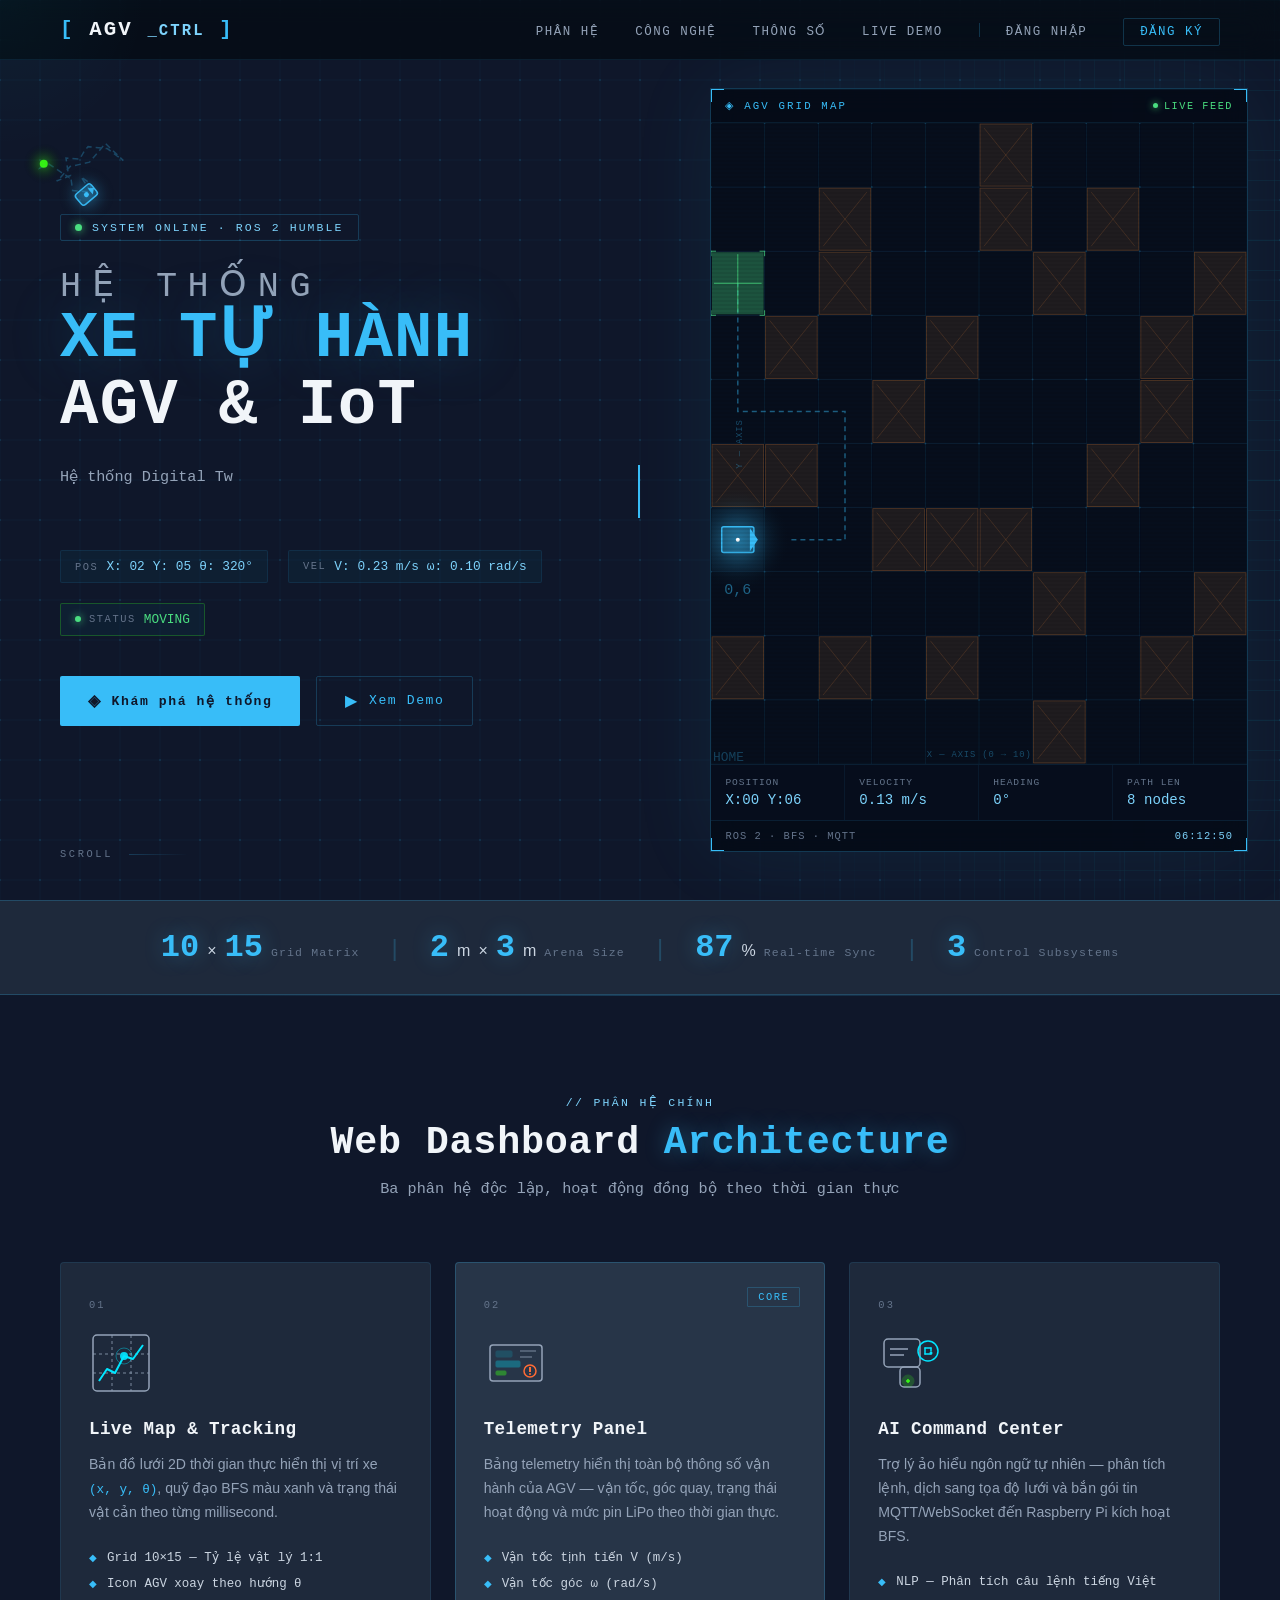
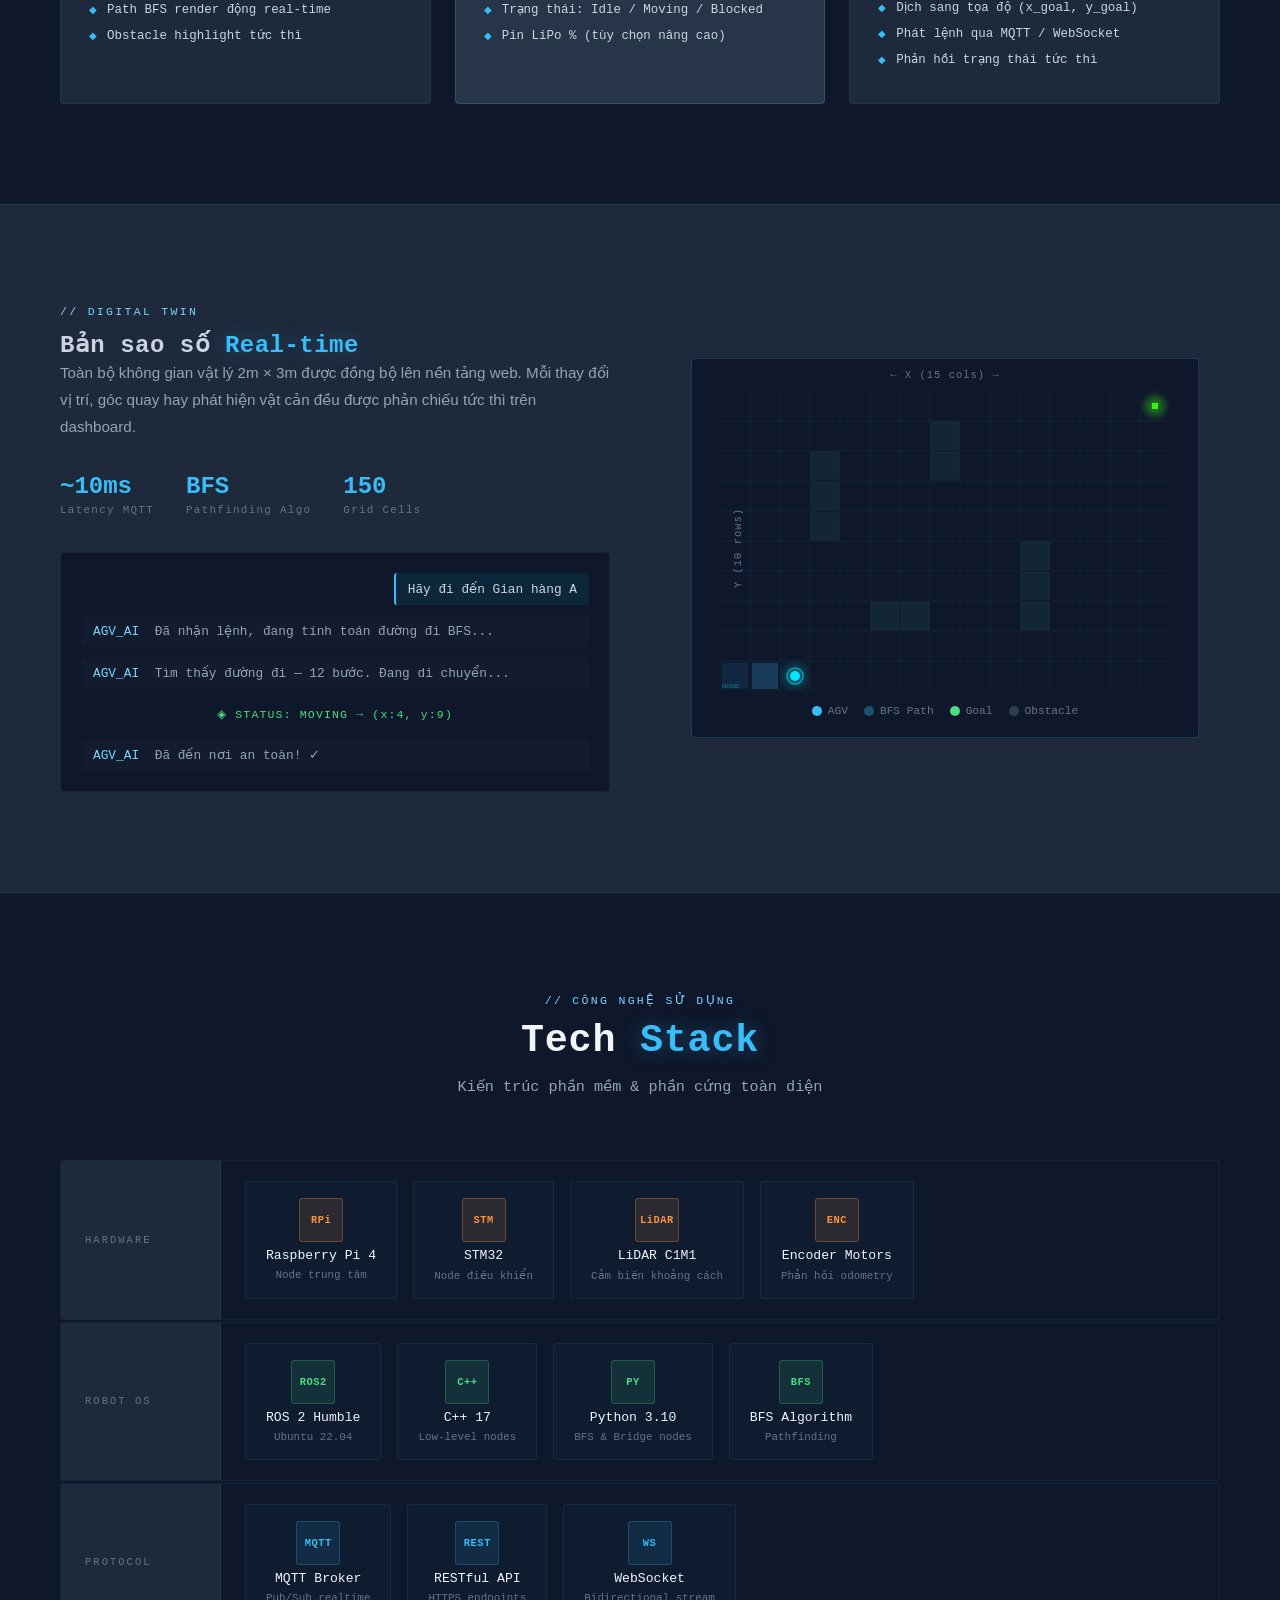
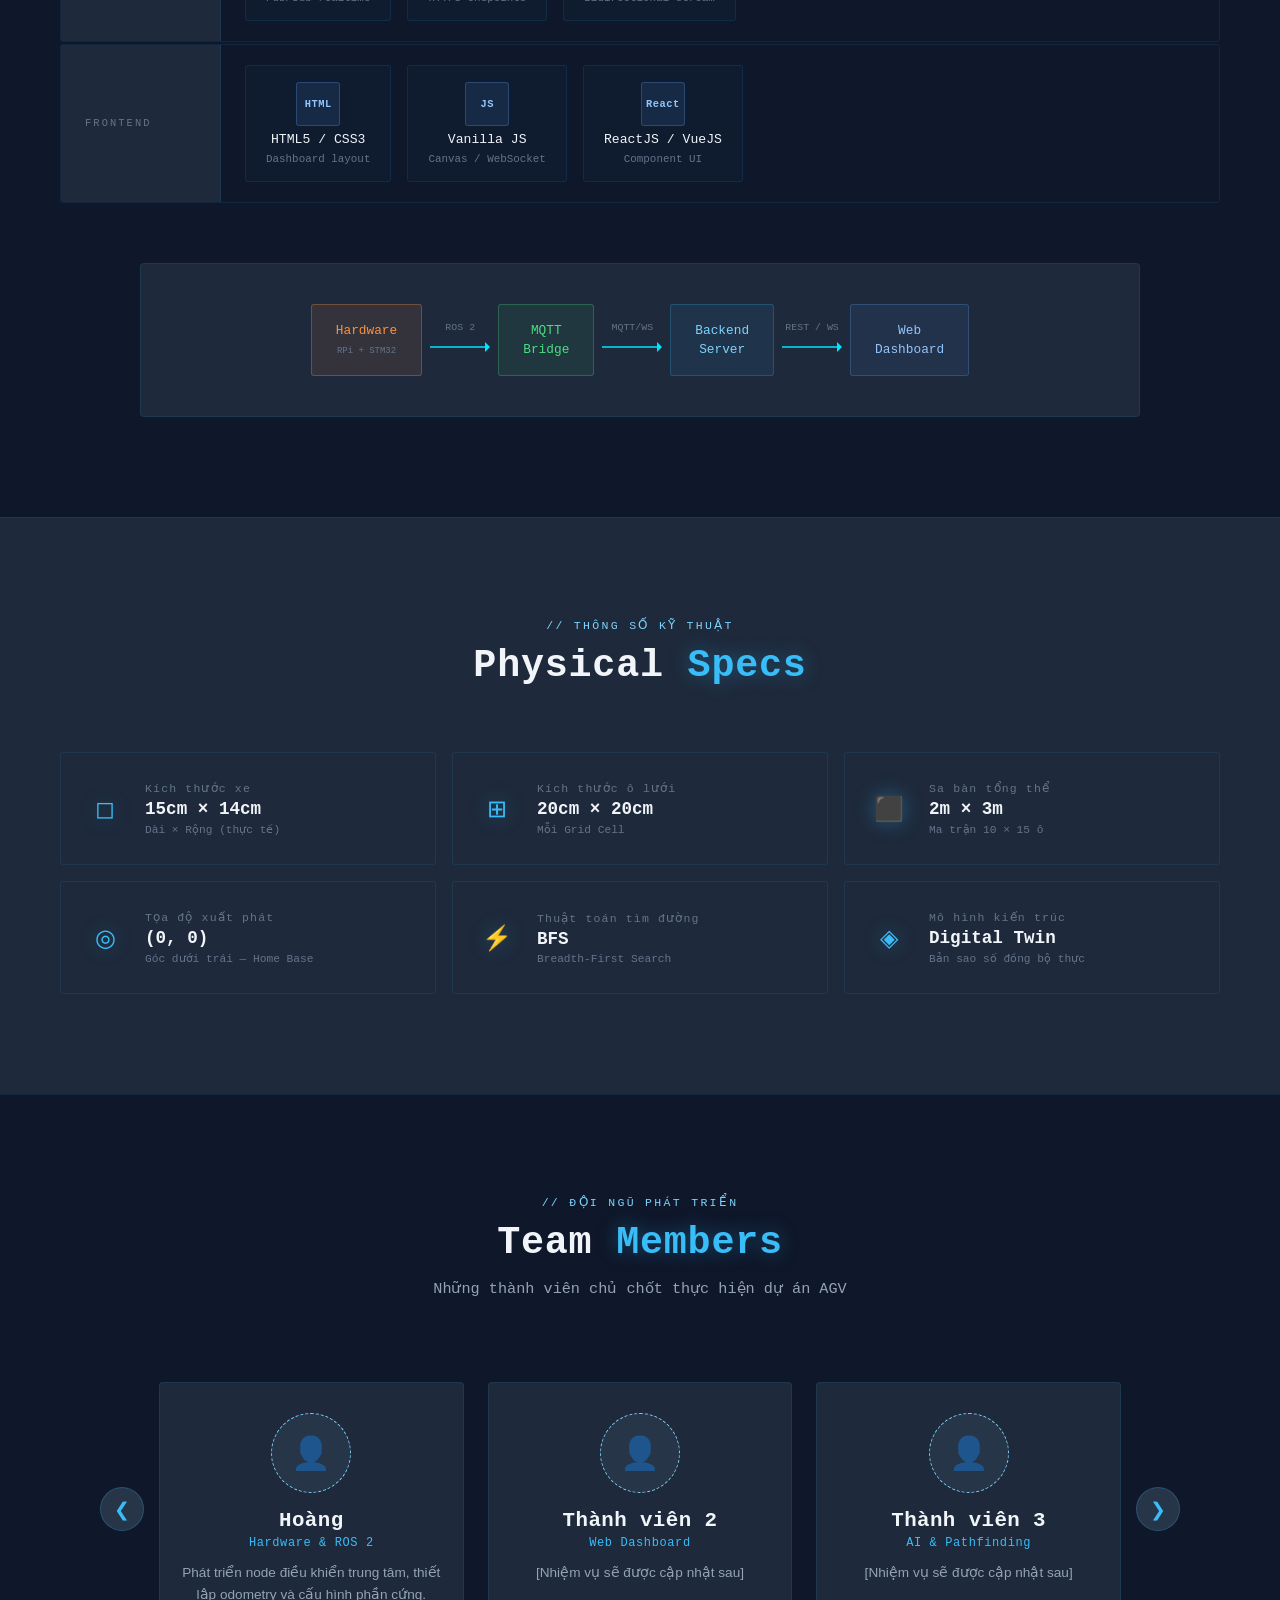
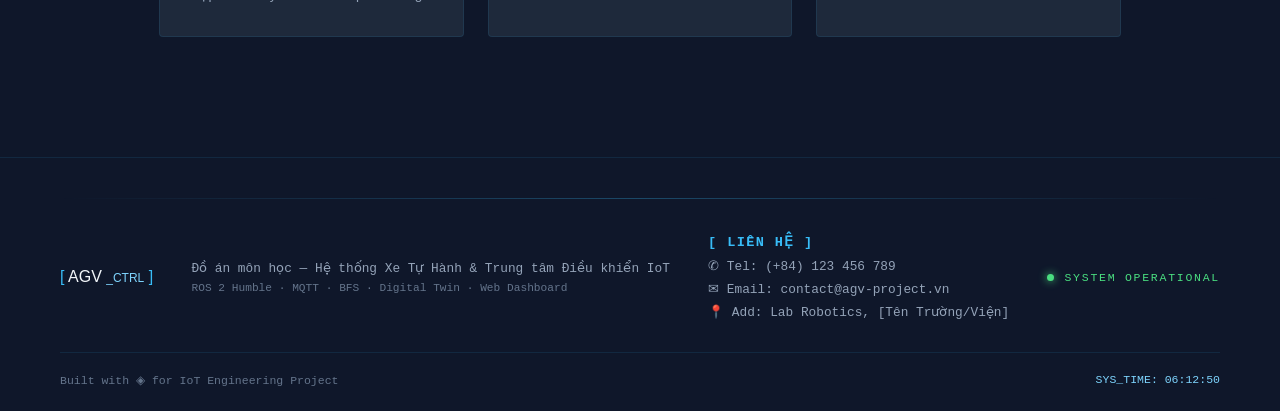
==== html/index.html @ 0e8dd82e "first commit" ====
<!doctype html>
<html lang="vi">
  <head>
    <meta charset="UTF-8" />
    <meta name="viewport" content="width=device-width, initial-scale=1.0" />
    <title>AGV Control Center — IoT Dashboard</title>
    <link rel="preconnect" href="https://fonts.googleapis.com" />
    <link rel="preconnect" href="https://fonts.gstatic.com" crossorigin />
    <link
      href="https://fonts.googleapis.com/css2?family=Exo+2:wght@400;600;700;900&family=Fira+Code:wght@300;400;500&display=swap"
      rel="stylesheet"
    />
    <link rel="stylesheet" href="../css/index.css" />
  </head>
  <body>
    <!-- NOISE OVERLAY -->
    <div class="noise-overlay"></div>

    <!-- NAVBAR -->
    <nav class="navbar" id="navbar">
      <div class="nav-logo">
        <span class="logo-bracket">[</span>
        <span class="logo-text">AGV</span>
        <span class="logo-sub">_CTRL</span>
        <span class="logo-bracket">]</span>
      </div>
      <ul class="nav-links">
        <li class="mobile-logo-container">
          <div class="nav-logo mobile-logo">
            <span class="logo-bracket">[</span>
            <span class="logo-text">AGV</span>
            <span class="logo-sub">_CTRL</span>
            <span class="logo-bracket">]</span>
          </div>
        </li>

        <li><a href="#features">Phân hệ</a></li>
        <li><a href="#techstack">Công nghệ</a></li>
        <li><a href="#specs">Thông số</a></li>
        <li><a href="#demo">Live Demo</a></li>

        <li class="nav-auth-separator"></li>

        <li><a href="#login">Đăng nhập</a></li>
        <li><a href="#register" class="nav-cta">Đăng ký</a></li>
      </ul>
      <div class="hamburger" id="hamburger">
        <span></span><span></span><span></span>
      </div>
    </nav>

    <!-- ══════════════ HERO ══════════════ -->
    <section class="hero" id="hero">
      <canvas id="heroCanvas"></canvas>

      <div class="hero-content">
        <div class="hero-badge">
          <span class="badge-dot"></span>
          <span>SYSTEM ONLINE · ROS 2 HUMBLE</span>
        </div>

        <h1 class="hero-title">
          <span class="line-1">HỆ THỐNG</span>
          <span class="line-2 accent-text">XE TỰ HÀNH</span>
          <span class="line-3">AGV &amp; IoT</span>
        </h1>

        <p class="hero-subtitle typewriter" id="typewriter"></p>

        <div class="hero-coords">
          <div class="coord-item">
            <span class="coord-label">POS</span>
            <span class="coord-val" id="posX">X: 07</span>
            <span class="coord-val" id="posY">Y: 03</span>
            <span class="coord-val" id="posTheta">θ: 45°</span>
          </div>
          <div class="coord-item">
            <span class="coord-label">VEL</span>
            <span class="coord-val" id="velV">V: 0.24 m/s</span>
            <span class="coord-val" id="velW">ω: 0.12 rad/s</span>
          </div>
          <div class="coord-item status-moving">
            <span class="status-dot"></span>
            <span class="coord-label">STATUS</span>
            <span class="coord-val">MOVING</span>
          </div>
        </div>

        <div class="hero-cta">
          <a href="#features" class="btn btn-primary">
            <span class="btn-icon">◈</span> Khám phá hệ thống
          </a>
          <a href="#demo" class="btn btn-outline">
            <span class="btn-icon">▶</span> Xem Demo
          </a>
        </div>
      </div>

      <!-- HERO VISUAL PANEL — AGV Mini Map HUD -->
      <div class="hero-visual" id="heroVisual">
        <div class="hv-bracket hv-tl"></div>
        <div class="hv-bracket hv-tr"></div>
        <div class="hv-bracket hv-bl"></div>
        <div class="hv-bracket hv-br"></div>

        <div class="hv-header">
          <span class="hv-title">◈ AGV GRID MAP</span>
          <span class="hv-live"><span class="hv-dot"></span>LIVE FEED</span>
        </div>

        <div class="hv-map-wrap">
          <canvas id="heroMiniMap"></canvas>
          <div class="hv-scanline"></div>
          <div class="hv-coord-x">X — AXIS (0 → 10)</div>
          <div class="hv-coord-y">Y — AXIS</div>
        </div>

        <div class="hv-telemetry">
          <div class="hv-tele-item">
            <span class="hv-tele-label">POSITION</span>
            <span class="hv-tele-val" id="hvPos">X:00 Y:00</span>
          </div>
          <div class="hv-tele-item">
            <span class="hv-tele-label">VELOCITY</span>
            <span class="hv-tele-val" id="hvVel">0.00 m/s</span>
          </div>
          <div class="hv-tele-item">
            <span class="hv-tele-label">HEADING</span>
            <span class="hv-tele-val" id="hvTheta">000°</span>
          </div>
          <div class="hv-tele-item">
            <span class="hv-tele-label">PATH LEN</span>
            <span class="hv-tele-val" id="hvPath">—</span>
          </div>
        </div>

        <div class="hv-footer">
          <span class="hv-footer-tag">ROS 2 · BFS · MQTT</span>
          <span class="hv-footer-time" id="hvTime">——:——:——</span>
        </div>
      </div>

      <div class="hero-grid-visual" id="heroGrid"></div>

      <div class="scroll-indicator">
        <span class="scroll-text">SCROLL</span>
        <div class="scroll-line"></div>
      </div>
    </section>

    <!-- ══════════════ STATS BAR ══════════════ -->
    <div class="stats-bar">
      <div class="stat-item">
        <span class="stat-num" data-target="10">0</span><span>×</span>
        <span class="stat-num" data-target="15">0</span>
        <span class="stat-label">Grid Matrix</span>
      </div>
      <div class="stat-divider">|</div>
      <div class="stat-item">
        <span class="stat-num" data-target="2">0</span><span>m</span
        ><span> × </span> <span class="stat-num" data-target="3">0</span
        ><span>m</span>
        <span class="stat-label">Arena Size</span>
      </div>
      <div class="stat-divider">|</div>
      <div class="stat-item">
        <span class="stat-num" data-target="100">0</span><span>%</span>
        <span class="stat-label">Real-time Sync</span>
      </div>
      <div class="stat-divider">|</div>
      <div class="stat-item">
        <span class="stat-num" data-target="3">0</span>
        <span class="stat-label">Control Subsystems</span>
      </div>
    </div>

    <!-- ══════════════ FEATURES ══════════════ -->
    <section class="features" id="features">
      <div class="section-header reveal">
        <span class="section-tag">// PHÂN HỆ CHÍNH</span>
        <h2>Web Dashboard <span class="accent-text">Architecture</span></h2>
        <p>Ba phân hệ độc lập, hoạt động đồng bộ theo thời gian thực</p>
      </div>

      <div class="features-grid">
        <!-- CARD 1 -->
        <div class="feature-card reveal" data-delay="0">
          <div class="card-number">01</div>
          <div class="card-icon-wrap">
            <svg class="card-icon" viewBox="0 0 64 64" fill="none">
              <rect
                x="4"
                y="4"
                width="56"
                height="56"
                rx="4"
                stroke="currentColor"
                stroke-width="1.5"
              />
              <line
                x1="4"
                y1="23"
                x2="60"
                y2="23"
                stroke="currentColor"
                stroke-width="0.8"
                stroke-dasharray="3 3"
              />
              <line
                x1="4"
                y1="42"
                x2="60"
                y2="42"
                stroke="currentColor"
                stroke-width="0.8"
                stroke-dasharray="3 3"
              />
              <line
                x1="23"
                y1="4"
                x2="23"
                y2="60"
                stroke="currentColor"
                stroke-width="0.8"
                stroke-dasharray="3 3"
              />
              <line
                x1="42"
                y1="4"
                x2="42"
                y2="60"
                stroke="currentColor"
                stroke-width="0.8"
                stroke-dasharray="3 3"
              />
              <polyline
                points="10,50 18,38 26,42 35,25 44,28 54,14"
                stroke="#00e5ff"
                stroke-width="2"
                stroke-linejoin="round"
              />
              <circle cx="35" cy="25" r="4" fill="#00e5ff" opacity="0.9" />
              <circle
                cx="35"
                cy="25"
                r="8"
                fill="none"
                stroke="#00e5ff"
                stroke-width="1"
                opacity="0.4"
                class="pulse-ring"
              />
            </svg>
          </div>
          <h3 class="card-title">Live Map &amp; Tracking</h3>
          <p class="card-desc">
            Bản đồ lưới 2D thời gian thực hiển thị vị trí xe
            <code>(x, y, θ)</code>, quỹ đạo BFS màu xanh và trạng thái vật cản
            theo từng millisecond.
          </p>
          <ul class="card-features">
            <li><span class="check">◆</span> Grid 10×15 — Tỷ lệ vật lý 1:1</li>
            <li><span class="check">◆</span> Icon AGV xoay theo hướng θ</li>
            <li><span class="check">◆</span> Path BFS render động real-time</li>
            <li><span class="check">◆</span> Obstacle highlight tức thì</li>
          </ul>
          <div class="card-glow"></div>
        </div>

        <!-- CARD 2 -->
        <div class="feature-card reveal card-center" data-delay="150">
          <div class="card-number">02</div>
          <div class="card-icon-wrap">
            <svg class="card-icon" viewBox="0 0 64 64" fill="none">
              <rect
                x="6"
                y="14"
                width="52"
                height="36"
                rx="3"
                stroke="currentColor"
                stroke-width="1.5"
              />
              <rect
                x="12"
                y="20"
                width="16"
                height="6"
                rx="1"
                fill="#00e5ff"
                opacity="0.15"
                stroke="#00e5ff"
                stroke-width="1"
              />
              <rect
                x="12"
                y="30"
                width="24"
                height="6"
                rx="1"
                fill="#00e5ff"
                opacity="0.3"
                stroke="#00e5ff"
                stroke-width="1"
              />
              <rect
                x="12"
                y="40"
                width="10"
                height="4"
                rx="1"
                fill="#39ff14"
                opacity="0.4"
                stroke="#39ff14"
                stroke-width="1"
              />
              <line
                x1="36"
                y1="20"
                x2="52"
                y2="20"
                stroke="currentColor"
                stroke-width="0.8"
              />
              <line
                x1="36"
                y1="26"
                x2="48"
                y2="26"
                stroke="currentColor"
                stroke-width="0.8"
              />
              <circle
                cx="46"
                cy="40"
                r="6"
                stroke="#ff6b35"
                stroke-width="1.5"
              />
              <line
                x1="46"
                y1="36"
                x2="46"
                y2="41"
                stroke="#ff6b35"
                stroke-width="2"
              />
              <circle cx="46" cy="43" r="1" fill="#ff6b35" />
            </svg>
          </div>
          <div class="card-badge">CORE</div>
          <h3 class="card-title">Telemetry Panel</h3>
          <p class="card-desc">
            Bảng telemetry hiển thị toàn bộ thông số vận hành của AGV — vận tốc,
            góc quay, trạng thái hoạt động và mức pin LiPo theo thời gian thực.
          </p>
          <ul class="card-features">
            <li><span class="check">◆</span> Vận tốc tịnh tiến V (m/s)</li>
            <li><span class="check">◆</span> Vận tốc góc ω (rad/s)</li>
            <li>
              <span class="check">◆</span> Trạng thái: Idle / Moving / Blocked
            </li>
            <li><span class="check">◆</span> Pin LiPo % (tùy chọn nâng cao)</li>
          </ul>
          <div class="card-glow card-glow-center"></div>
        </div>

        <!-- CARD 3 -->
        <div class="feature-card reveal" data-delay="300">
          <div class="card-number">03</div>
          <div class="card-icon-wrap">
            <svg class="card-icon" viewBox="0 0 64 64" fill="none">
              <rect
                x="6"
                y="8"
                width="36"
                height="28"
                rx="4"
                stroke="currentColor"
                stroke-width="1.5"
              />
              <rect
                x="22"
                y="36"
                width="20"
                height="20"
                rx="4"
                stroke="currentColor"
                stroke-width="1.5"
              />
              <line
                x1="12"
                y1="18"
                x2="30"
                y2="18"
                stroke="currentColor"
                stroke-width="1.5"
              />
              <line
                x1="12"
                y1="24"
                x2="26"
                y2="24"
                stroke="currentColor"
                stroke-width="1.5"
              />
              <circle
                cx="50"
                cy="20"
                r="10"
                stroke="#00e5ff"
                stroke-width="1.5"
              />
              <line
                x1="47"
                y1="17"
                x2="47"
                y2="23"
                stroke="#00e5ff"
                stroke-width="1.5"
                stroke-linecap="round"
              />
              <line
                x1="47"
                y1="17"
                x2="53"
                y2="17"
                stroke="#00e5ff"
                stroke-width="1.5"
                stroke-linecap="round"
              />
              <line
                x1="47"
                y1="23"
                x2="53"
                y2="23"
                stroke="#00e5ff"
                stroke-width="1.5"
                stroke-linecap="round"
              />
              <line
                x1="53"
                y1="17"
                x2="53"
                y2="20"
                stroke="#00e5ff"
                stroke-width="1.5"
                stroke-linecap="round"
              />
              <circle cx="53" cy="22" r="1.5" fill="#00e5ff" />
              <circle
                cx="30"
                cy="50"
                r="6"
                fill="#39ff14"
                opacity="0.2"
                stroke="#39ff14"
                stroke-width="1"
              />
              <line
                x1="28"
                y1="50"
                x2="32"
                y2="50"
                stroke="#39ff14"
                stroke-width="1.5"
              />
              <line
                x1="30"
                y1="48"
                x2="30"
                y2="52"
                stroke="#39ff14"
                stroke-width="1.5"
              />
            </svg>
          </div>
          <h3 class="card-title">AI Command Center</h3>
          <p class="card-desc">
            Trợ lý ảo hiểu ngôn ngữ tự nhiên — phân tích lệnh, dịch sang tọa độ
            lưới và bắn gói tin MQTT/WebSocket đến Raspberry Pi kích hoạt BFS.
          </p>
          <ul class="card-features">
            <li>
              <span class="check">◆</span> NLP — Phân tích câu lệnh tiếng Việt
            </li>
            <li>
              <span class="check">◆</span> Dịch sang tọa độ (x_goal, y_goal)
            </li>
            <li><span class="check">◆</span> Phát lệnh qua MQTT / WebSocket</li>
            <li><span class="check">◆</span> Phản hồi trạng thái tức thì</li>
          </ul>
          <div class="card-glow"></div>
        </div>
      </div>
    </section>

    <!-- ══════════════ DIGITAL TWIN DEMO ══════════════ -->
    <section class="demo-section" id="demo">
      <div class="demo-container">
        <div class="demo-info reveal">
          <span class="section-tag">// DIGITAL TWIN</span>
          <h2>Bản sao số <span class="accent-text">Real-time</span></h2>
          <p>
            Toàn bộ không gian vật lý 2m × 3m được đồng bộ lên nền tảng web. Mỗi
            thay đổi vị trí, góc quay hay phát hiện vật cản đều được phản chiếu
            tức thì trên dashboard.
          </p>
          <div class="demo-stats">
            <div class="demo-stat">
              <span class="ds-val">~10ms</span>
              <span class="ds-label">Latency MQTT</span>
            </div>
            <div class="demo-stat">
              <span class="ds-val">BFS</span>
              <span class="ds-label">Pathfinding Algo</span>
            </div>
            <div class="demo-stat">
              <span class="ds-val">150</span>
              <span class="ds-label">Grid Cells</span>
            </div>
          </div>
          <div class="demo-messages" id="demoMessages">
            <div class="msg msg-user">Hãy đi đến Gian hàng A</div>
            <div class="msg msg-bot">
              <span class="bot-tag">AGV_AI</span> Đã nhận lệnh, đang tính toán
              đường đi BFS...
            </div>
            <div class="msg msg-bot">
              <span class="bot-tag">AGV_AI</span> Tìm thấy đường đi — 12 bước.
              Đang di chuyển...
            </div>
            <div class="msg msg-system">◈ STATUS: MOVING → (x:4, y:9)</div>
            <div class="msg msg-bot">
              <span class="bot-tag">AGV_AI</span> Đã đến nơi an toàn! ✓
            </div>
          </div>
        </div>
        <div class="demo-visual reveal" data-delay="200">
          <div class="mini-grid-wrap">
            <div class="grid-label-x">← X (15 cols) →</div>
            <div class="grid-label-y">Y (10 rows)</div>
            <canvas id="miniGrid" width="450" height="300"></canvas>
            <div class="grid-legend">
              <span class="leg-item"
                ><span class="leg-dot leg-agv"></span> AGV</span
              >
              <span class="leg-item"
                ><span class="leg-dot leg-path"></span> BFS Path</span
              >
              <span class="leg-item"
                ><span class="leg-dot leg-goal"></span> Goal</span
              >
              <span class="leg-item"
                ><span class="leg-dot leg-obs"></span> Obstacle</span
              >
            </div>
          </div>
        </div>
      </div>
    </section>

    <!-- ══════════════ TECH STACK ══════════════ -->
    <section class="techstack" id="techstack">
      <div class="section-header reveal">
        <span class="section-tag">// CÔNG NGHỆ SỬ DỤNG</span>
        <h2>Tech <span class="accent-text">Stack</span></h2>
        <p>Kiến trúc phần mềm & phần cứng toàn diện</p>
      </div>

      <div class="tech-layers">
        <div class="tech-layer reveal" data-delay="0">
          <div class="layer-label">HARDWARE</div>
          <div class="tech-items">
            <div class="tech-item">
              <div class="tech-icon hardware">RPi</div>
              <span>Raspberry Pi 4</span>
              <span class="tech-role">Node trung tâm</span>
            </div>
            <div class="tech-item">
              <div class="tech-icon hardware">STM</div>
              <span>STM32</span>
              <span class="tech-role">Node điều khiển</span>
            </div>
            <div class="tech-item">
              <div class="tech-icon hardware">LiDAR</div>
              <span>LiDAR C1M1</span>
              <span class="tech-role">Cảm biến khoảng cách</span>
            </div>
            <div class="tech-item">
              <div class="tech-icon hardware">ENC</div>
              <span>Encoder Motors</span>
              <span class="tech-role">Phản hồi odometry</span>
            </div>
          </div>
        </div>

        <div class="tech-layer reveal" data-delay="100">
          <div class="layer-label">ROBOT OS</div>
          <div class="tech-items">
            <div class="tech-item">
              <div class="tech-icon ros">ROS2</div>
              <span>ROS 2 Humble</span>
              <span class="tech-role">Ubuntu 22.04</span>
            </div>
            <div class="tech-item">
              <div class="tech-icon ros">C++</div>
              <span>C++ 17</span>
              <span class="tech-role">Low-level nodes</span>
            </div>
            <div class="tech-item">
              <div class="tech-icon ros">PY</div>
              <span>Python 3.10</span>
              <span class="tech-role">BFS & Bridge nodes</span>
            </div>
            <div class="tech-item">
              <div class="tech-icon ros">BFS</div>
              <span>BFS Algorithm</span>
              <span class="tech-role">Pathfinding</span>
            </div>
          </div>
        </div>

        <div class="tech-layer reveal" data-delay="200">
          <div class="layer-label">PROTOCOL</div>
          <div class="tech-items">
            <div class="tech-item">
              <div class="tech-icon proto">MQTT</div>
              <span>MQTT Broker</span>
              <span class="tech-role">Pub/Sub realtime</span>
            </div>
            <div class="tech-item">
              <div class="tech-icon proto">REST</div>
              <span>RESTful API</span>
              <span class="tech-role">HTTPS endpoints</span>
            </div>
            <div class="tech-item">
              <div class="tech-icon proto">WS</div>
              <span>WebSocket</span>
              <span class="tech-role">Bidirectional stream</span>
            </div>
          </div>
        </div>

        <div class="tech-layer reveal" data-delay="300">
          <div class="layer-label">FRONTEND</div>
          <div class="tech-items">
            <div class="tech-item">
              <div class="tech-icon front">HTML</div>
              <span>HTML5 / CSS3</span>
              <span class="tech-role">Dashboard layout</span>
            </div>
            <div class="tech-item">
              <div class="tech-icon front">JS</div>
              <span>Vanilla JS</span>
              <span class="tech-role">Canvas / WebSocket</span>
            </div>
            <div class="tech-item">
              <div class="tech-icon front">React</div>
              <span>ReactJS / VueJS</span>
              <span class="tech-role">Component UI</span>
            </div>
          </div>
        </div>
      </div>

      <!-- ARCH DIAGRAM -->
      <div class="arch-flow reveal">
        <div class="arch-node arch-hw">
          Hardware<br /><small>RPi + STM32</small>
        </div>
        <div class="arch-arrow">
          <span>ROS 2</span>
          <svg viewBox="0 0 60 20">
            <line
              x1="0"
              y1="10"
              x2="55"
              y2="10"
              stroke="#00e5ff"
              stroke-width="1.5"
            />
            <polygon points="55,5 60,10 55,15" fill="#00e5ff" />
          </svg>
        </div>
        <div class="arch-node arch-bridge">MQTT<br />Bridge</div>
        <div class="arch-arrow">
          <span>MQTT/WS</span>
          <svg viewBox="0 0 60 20">
            <line
              x1="0"
              y1="10"
              x2="55"
              y2="10"
              stroke="#00e5ff"
              stroke-width="1.5"
            />
            <polygon points="55,5 60,10 55,15" fill="#00e5ff" />
          </svg>
        </div>
        <div class="arch-node arch-server">Backend<br />Server</div>
        <div class="arch-arrow">
          <span>REST / WS</span>
          <svg viewBox="0 0 60 20">
            <line
              x1="0"
              y1="10"
              x2="55"
              y2="10"
              stroke="#00e5ff"
              stroke-width="1.5"
            />
            <polygon points="55,5 60,10 55,15" fill="#00e5ff" />
          </svg>
        </div>
        <div class="arch-node arch-web">Web<br />Dashboard</div>
      </div>
    </section>

    <!-- ══════════════ SPECS ══════════════ -->
    <section class="specs" id="specs">
      <div class="specs-container">
        <div class="section-header reveal">
          <span class="section-tag">// THÔNG SỐ KỸ THUẬT</span>
          <h2>Physical <span class="accent-text">Specs</span></h2>
        </div>

        <div class="specs-grid">
          <div class="spec-card reveal" data-delay="0">
            <div class="spec-icon">◻</div>
            <div class="spec-content">
              <span class="spec-name">Kích thước xe</span>
              <span class="spec-val">15cm × 14cm</span>
              <span class="spec-sub">Dài × Rộng (thực tế)</span>
            </div>
          </div>
          <div class="spec-card reveal" data-delay="100">
            <div class="spec-icon">⊞</div>
            <div class="spec-content">
              <span class="spec-name">Kích thước ô lưới</span>
              <span class="spec-val">20cm × 20cm</span>
              <span class="spec-sub">Mỗi Grid Cell</span>
            </div>
          </div>
          <div class="spec-card reveal" data-delay="200">
            <div class="spec-icon">⬛</div>
            <div class="spec-content">
              <span class="spec-name">Sa bàn tổng thể</span>
              <span class="spec-val">2m × 3m</span>
              <span class="spec-sub">Ma trận 10 × 15 ô</span>
            </div>
          </div>
          <div class="spec-card reveal" data-delay="300">
            <div class="spec-icon">◎</div>
            <div class="spec-content">
              <span class="spec-name">Tọa độ xuất phát</span>
              <span class="spec-val">(0, 0)</span>
              <span class="spec-sub">Góc dưới trái — Home Base</span>
            </div>
          </div>
          <div class="spec-card reveal" data-delay="400">
            <div class="spec-icon">⚡</div>
            <div class="spec-content">
              <span class="spec-name">Thuật toán tìm đường</span>
              <span class="spec-val">BFS</span>
              <span class="spec-sub">Breadth-First Search</span>
            </div>
          </div>
          <div class="spec-card reveal" data-delay="500">
            <div class="spec-icon">◈</div>
            <div class="spec-content">
              <span class="spec-name">Mô hình kiến trúc</span>
              <span class="spec-val">Digital Twin</span>
              <span class="spec-sub">Bản sao số đồng bộ thực</span>
            </div>
          </div>
        </div>
      </div>
    </section>
    <section class="team" id="team">
      <div class="section-header reveal">
        <span class="section-tag">// ĐỘI NGŨ PHÁT TRIỂN</span>
        <h2>Team <span class="accent-text">Members</span></h2>
        <p>Những thành viên chủ chốt thực hiện dự án AGV</p>
      </div>

      <div class="slider-container reveal" data-delay="100">
        <button class="slider-btn prev-btn" id="prevBtn">&#10094;</button>
        <div class="slider-track" id="sliderTrack">
          <div class="team-card">
            <div class="member-avatar"></div>
            <h3 class="member-name">Hoàng</h3>
            <p class="member-role">Hardware & ROS 2</p>
            <p class="member-task">
              Phát triển node điều khiển trung tâm, thiết lập odometry và cấu
              hình phần cứng.
            </p>
          </div>
          <div class="team-card">
            <div class="member-avatar"></div>
            <h3 class="member-name">Thành viên 2</h3>
            <p class="member-role">Web Dashboard</p>
            <p class="member-task">[Nhiệm vụ sẽ được cập nhật sau]</p>
          </div>
          <div class="team-card">
            <div class="member-avatar"></div>
            <h3 class="member-name">Thành viên 3</h3>
            <p class="member-role">AI & Pathfinding</p>
            <p class="member-task">[Nhiệm vụ sẽ được cập nhật sau]</p>
          </div>
          <div class="team-card">
            <div class="member-avatar"></div>
            <h3 class="member-name">Thành viên 4</h3>
            <p class="member-role">MQTT Bridge</p>
            <p class="member-task">[Nhiệm vụ sẽ được cập nhật sau]</p>
          </div>
          <div class="team-card">
            <div class="member-avatar"></div>
            <h3 class="member-name">Thành viên 5</h3>
            <p class="member-role">3D Modeling</p>
            <p class="member-task">[Nhiệm vụ sẽ được cập nhật sau]</p>
          </div>
          <div class="team-card">
            <div class="member-avatar"></div>
            <h3 class="member-name">Thành viên 6</h3>
            <p class="member-role">Testing & QA</p>
            <p class="member-task">[Nhiệm vụ sẽ được cập nhật sau]</p>
          </div>
        </div>
        <button class="slider-btn next-btn" id="nextBtn">&#10095;</button>
      </div>
    </section>

    <!-- ══════════════ FOOTER ══════════════ -->
    <footer class="footer">
      <div class="footer-grid-line"></div>
      <div class="footer-inner">
        <div class="footer-logo">
          <span class="logo-bracket">[</span>
          <span class="logo-text">AGV</span>
          <span class="logo-sub">_CTRL</span>
          <span class="logo-bracket">]</span>
        </div>
        <div class="footer-info">
          <p>Đồ án môn học — Hệ thống Xe Tự Hành & Trung tâm Điều khiển IoT</p>
          <p class="footer-stack">
            ROS 2 Humble · MQTT · BFS · Digital Twin · Web Dashboard
          </p>
        </div>
        <div class="footer-contact">
          <p><strong>[ LIÊN HỆ ]</strong></p>
          <p>✆ Tel: (+84) 123 456 789</p>
          <p>✉ Email: contact@agv-project.vn</p>
          <p>📍 Add: Lab Robotics, [Tên Trường/Viện]</p>
        </div>
        <div class="footer-status">
          <span class="badge-dot"></span>
          <span>SYSTEM OPERATIONAL</span>
        </div>
      </div>
      <div class="footer-copy">
        <span>Built with ◈ for IoT Engineering Project</span>
        <span class="footer-coords" id="footerTime">——</span>
      </div>
    </footer>

    <script src="../js/main.js"></script>
  </body>
</html>
---- css/index.css ----
/* ═══════════════════════════════════════════════
   AGV CONTROL CENTER — LANDING PAGE STYLES
   Theme: Cyber-Physical Dark / Neon Grid
═══════════════════════════════════════════════ */

/* ── RESET & ROOT ─────────────────────────────── */
*, *::before, *::after { box-sizing: border-box; margin: 0; padding: 0; }

:root {
  --cyan:      #38bdf8;
  --cyan-dim:  #7dd3fc;
  --green:     #4ade80;
  --orange:    #fb923c;
  --bg:        #0f172a;
  --bg2:       #1e293b;
  --bg3:       #162032;
  --surface:   #1e293b;
  --surface2:  #273548;
  --border:    rgba(56, 189, 248, 0.22);
  --border2:   rgba(56, 189, 248, 0.1);
  --text:      #cbd5e1;
  --text-dim:  #94a3b8;
  --text-muted:#64748b;
  --white:     #f1f5f9;
  --font-display: 'Orbitron', monospace;
  --font-mono:    'Share Tech Mono', monospace;
  --font-body:    'Inter', sans-serif;
  --glow:      0 0 20px rgba(56, 189, 248, 0.35);
  --glow-lg:   0 0 60px rgba(56, 189, 248, 0.25), 0 0 120px rgba(56, 189, 248, 0.08);
}

html { scroll-behavior: smooth; }

body {
  font-family: var(--font-body);
  background-color: var(--bg);
  color: var(--text);
  overflow-x: hidden;
  cursor: default;
}

/* NOISE OVERLAY */
.noise-overlay {
  position: fixed; inset: 0; z-index: 0; pointer-events: none;
  background-image: url("data:image/svg+xml,%3Csvg viewBox='0 0 256 256' xmlns='http://www.w3.org/2000/svg'%3E%3Cfilter id='noise'%3E%3CfeTurbulence type='fractalNoise' baseFrequency='0.9' numOctaves='4' stitchTiles='stitch'/%3E%3C/filter%3E%3Crect width='100%25' height='100%25' filter='url(%23noise)' opacity='0.03'/%3E%3C/svg%3E");
  opacity: 0.4;
}

/* ── SCROLLBAR ──────────────────────────────────── */
::-webkit-scrollbar { width: 4px; }
::-webkit-scrollbar-track { background: var(--bg); }
::-webkit-scrollbar-thumb { background: var(--cyan-dim); border-radius: 2px; }

/* ── TYPOGRAPHY ─────────────────────────────────── */
h1, h2, h3 { font-family: var(--font-display); font-weight: 700; letter-spacing: 0.02em; }
code { font-family: var(--font-mono); color: var(--cyan); font-size: 0.9em; }
.accent-text { color: var(--cyan); text-shadow: var(--glow); }

/* ── NAVBAR ─────────────────────────────────────── */
.navbar {
  position: fixed; top: 0; left: 0; right: 0; z-index: 100;
  display: flex; align-items: center; justify-content: space-between;
  padding: 18px 60px;
  background: rgba(3, 11, 18, 0.7);
  backdrop-filter: blur(16px);
  border-bottom: 1px solid var(--border2);
  transition: all 0.3s ease;
}
.navbar.scrolled {
  padding: 12px 60px;
  background: rgba(3, 11, 18, 0.95);
  border-bottom-color: var(--border);
}
.nav-logo {
  font-family: var(--font-display);
  font-size: 1.3rem; font-weight: 900;
  letter-spacing: 0.1em;
}
.nav-auth-separator {
  width: 1px;
  height: 14px;
  background: var(--border);
  margin: auto -10px auto 0; /* Căn chỉnh khoảng cách mượt mà hơn */
}
/* --- Ẩn logo mobile-sidebar theo mặc định (cho màn hình Desktop) --- */
.mobile-logo-container {
  display: none;
}

/* Ẩn vạch phân cách trên màn hình điện thoại để menu gọn gàng hơn */
@media (max-width: 768px) {
  /* MENU SIDEBAR TRƯỢT TỪ TRÁI SANG */
  .nav-links {
    display: flex !important; 
    flex-direction: column;
    justify-content: flex-start;
    align-items: flex-start;
    
    /* Thiết lập vị trí Sidebar */
    position: fixed;
    top: 0;
    left: -100%; /* Giấu hoàn toàn menu sang cạnh trái */
    width: 260px; /* Độ rộng của menu */
    height: 100vh;
    background: rgba(6, 14, 28, 0.95);
    backdrop-filter: blur(16px);
    border-right: 1px solid var(--border);
    padding: 40px 24px 24px; /* Chỉ dùng 1 padding, đẩy top 80px để tránh đè nút menu */
    margin: 0;
    gap: 16px;
    z-index: 99;
    box-shadow: 20px 0 50px rgba(0, 0, 0, 0.5); 
    
    transition: left 0.4s cubic-bezier(0.25, 1, 0.5, 1);
  }

  .nav-links.active {
    left: 0; 
  }

  /* --- HIỂN THỊ LOGO TRONG SIDEBAR --- */
  .mobile-logo-container {
    display: block; 
    width: 100%;
    margin-bottom: 10px;
  }

  .nav-links .nav-logo {
    display: flex;
    justify-content: flex-start;
    align-items: center;
    padding-bottom: 16px;
    border-bottom: 1px solid rgba(255, 255, 255, 0.1); /* Vạch phân cách mờ dưới logo */
    opacity: 0.9;
  }

  .nav-links .nav-logo .logo-bracket,
  .nav-links .nav-logo .logo-text,
  .nav-links .nav-logo .logo-sub {
    font-size: 1.1rem; 
  }

  /* --- ĐỊNH DẠNG CÁC MỤC MENU --- */
  .nav-links li {
    width: 100%;
    text-align: left; 
  }

  .nav-links a {
    display: block;
    padding: 12px 0;
    font-size: 1rem;
    border-bottom: 1px solid rgba(255, 255, 255, 0.05);
  }

  /* --- ĐỊNH DẠNG NÚT ĐĂNG KÝ (ĐỒNG BỘ VỚI LINK THƯỜNG) --- */
  .nav-cta {
    margin-top: 0 !important;
    padding: 12px 0 !important;
    background: transparent !important;
    border-radius: 0 !important;
    text-align: left !important;
    border: none !important; /* Xóa viền bao quanh mặc định */
    border-bottom: 1px solid rgba(255, 255, 255, 0.05) !important;
    color: var(--text-dim) !important; /* Đổi màu chữ về xám như các menu khác */
    box-shadow: none !important;
  }

  /* Giữ hiệu ứng hover sáng màu xanh cho nút Đăng ký */
  .nav-cta:hover {
    color: var(--cyan) !important;
  }

  /* --- HAMBURGER ICON --- */
  .hamburger {
    z-index: 101; 
  }

  .hamburger.active span:nth-child(1) { transform: translateY(6.5px) rotate(45deg); }
  .hamburger.active span:nth-child(2) { opacity: 0; }
  .hamburger.active span:nth-child(3) { transform: translateY(-6.5px) rotate(-45deg); }
  
  /* Ẩn dấu gạch đứng phân cách */
  .nav-auth-separator {
    display: none;
  }

 /* --- BIẾN TECH STACK THÀNH SLIDER CUỘN NGANG TRÊN MOBILE --- */
  .tech-layer {
    /* Đảm bảo layer label nằm trên, slider nằm dưới */
    display: flex;
    flex-direction: column;
  }

  .tech-items {
    display: flex !important;
    flex-direction: row !important; /* Ép xếp ngang */
    flex-wrap: nowrap !important; /* Không cho rớt dòng */
    overflow-x: auto; /* Bật thanh cuộn ngang */
    
    /* Thiết lập thao tác cuộn (swipe) mượt mà như App */
    scroll-snap-type: x mandatory;
    scroll-behavior: smooth;
    
    /* Ẩn thanh cuộn mặc định (Scrollbar) cho đẹp */
    -ms-overflow-style: none;  /* IE and Edge */
    scrollbar-width: none;  /* Firefox */
    
    padding: 20px 16px;
    gap: 16px;
  }

  /* Ẩn scrollbar trên Chrome/Safari/Edge */
  .tech-items::-webkit-scrollbar {
    display: none;
  }

  .tech-item {
      /* Đổi thành 100% để chiếm trọn bề ngang, không lòi thẻ kế tiếp ra nữa */
      flex: 0 0 100% !important; 
      width: 100% !important;
      
      /* Tự động hít (snap) vào chính giữa khi vuốt xong */
      scroll-snap-align: center; 
      
      padding: 24px 16px; 
    }

  /* Chỉnh lại phần Tiêu đề (Hardware, Robot OS...) cho hợp với dạng Slider */
  .layer-label {
    width: 100%;
    text-align: left;
    border-right: none;
    border-bottom: 1px solid var(--border2);
    padding: 16px 24px;
    font-size: 0.8rem;
  }

  /* FIX SƠ ĐỒ KIẾN TRÚC XẾP DỌC TRÊN MOBILE */
  .arch-flow {
    flex-direction: column; /* Ép toàn bộ xếp dọc */
    gap: 12px;
    padding: 30px 24px;
  }

  .arch-arrow {
    display: grid !important; /* Dùng !important để đảm bảo không bị flex đè */
    grid-template-columns: 1fr 40px 1fr; 
    align-items: center;
    width: 100%;
    max-width: 280px;
    gap: 0;
  }

  .arch-arrow svg {
    grid-column: 2; 
    width: 40px; 
    transform: rotate(90deg); /* Xoay cắm xuống */
    margin: 0 auto;
  }

  .arch-arrow span {
    grid-column: 3; 
    justify-self: start; 
    margin-left: 16px; 
    background: rgba(56, 189, 248, 0.05);
    padding: 6px 12px;
    border-radius: 4px;
    border: 1px solid var(--border2);
    white-space: nowrap; 
  }
}
.logo-bracket { color: var(--cyan); }
.logo-text { color: var(--white); }
.logo-sub { color: var(--cyan-dim); font-size: 0.75em; }

.nav-links { display: flex; gap: 36px; list-style: none; }
.nav-links a {
  font-family: var(--font-mono);
  font-size: 0.78rem;
  color: var(--text-dim);
  text-decoration: none;
  letter-spacing: 0.12em;
  text-transform: uppercase;
  transition: color 0.2s;
  position: relative;
}
.nav-links a::after {
  content: ''; position: absolute; bottom: -4px; left: 0;
  width: 0; height: 1px; background: var(--cyan);
  transition: width 0.3s ease;
}
.nav-links a:hover { color: var(--cyan); }
.nav-links a:hover::after { width: 100%; }
.nav-cta {
  color: var(--cyan) !important;
  border: 1px solid var(--border);
  padding: 6px 16px;
  border-radius: 2px;
  transition: all 0.2s !important;
}
.nav-cta:hover { background: rgba(0,229,255,0.08) !important; box-shadow: var(--glow); }
.hamburger { display: none; flex-direction: column; gap: 5px; cursor: pointer; }
.hamburger span { display: block; width: 24px; height: 1.5px; background: var(--cyan); transition: 0.3s; }

/* ── HERO ───────────────────────────────────────── */
.hero {
  position: relative;
  min-height: 100vh;
  display: flex; align-items: center;
  overflow: hidden;
  background: var(--bg);
}
#heroCanvas {
  position: absolute; inset: 0;
  width: 100%; height: 100%;
  z-index: 1;
}
.hero-content {
  position: relative; z-index: 3;
  padding: 120px 60px 80px;
  max-width: 700px;
}
.hero-badge {
  display: inline-flex; align-items: center; gap: 10px;
  font-family: var(--font-mono);
  font-size: 0.72rem; letter-spacing: 0.18em;
  color: var(--cyan-dim);
  border: 1px solid var(--border);
  padding: 6px 14px;
  border-radius: 2px;
  margin-bottom: 28px;
  animation: fadeUp 0.8s ease 0.2s both;
}
.badge-dot {
  width: 7px; height: 7px;
  border-radius: 50%;
  background: var(--green);
  box-shadow: 0 0 8px var(--green);
  animation: pulse 1.5s infinite;
}
@keyframes pulse { 0%,100%{opacity:1;transform:scale(1)} 50%{opacity:0.6;transform:scale(1.3)} }

.hero-title {
  display: flex; flex-direction: column;
  font-size: clamp(2.8rem, 5vw, 5rem);
  line-height: 1.05;
  margin-bottom: 24px;
}
.hero-title span { display: block; }
.line-1 { color: var(--text-dim); font-size: 0.55em; letter-spacing: 0.3em; font-weight: 400; animation: fadeUp 0.8s ease 0.3s both; }
.line-2 { color: var(--cyan); text-shadow: var(--glow-lg); animation: fadeUp 0.8s ease 0.45s both; }
.line-3 { color: var(--white); animation: fadeUp 0.8s ease 0.6s both; }

.hero-subtitle {
  font-family: var(--font-mono);
  font-size: 0.95rem;
  color: var(--text-dim);
  line-height: 1.7;
  margin-bottom: 32px;
  min-height: 3.5em;
  border-right: 2px solid var(--cyan);
  animation: fadeUp 0.8s ease 0.7s both;
}

/* TYPEWRITER CURSOR BLINK */
@keyframes cursorBlink { 0%,100%{border-color:var(--cyan)} 50%{border-color:transparent} }
.hero-subtitle { animation: fadeUp 0.8s ease 0.7s both, cursorBlink 1s step-end 1s infinite; }

.hero-coords {
  display: flex; gap: 20px; flex-wrap: wrap;
  font-family: var(--font-mono);
  margin-bottom: 40px;
  animation: fadeUp 0.8s ease 0.85s both;
}
.coord-item {
  display: flex; align-items: center; gap: 8px;
  background: rgba(0,229,255,0.04);
  border: 1px solid var(--border2);
  padding: 8px 14px;
  border-radius: 2px;
  flex-wrap: wrap;
}
.coord-label { font-size: 0.65rem; color: var(--text-muted); letter-spacing: 0.15em; }
.coord-val { font-size: 0.8rem; color: var(--cyan-dim); }
.status-moving { border-color: rgba(57,255,20,0.25); }
.status-moving .coord-val { color: var(--green); }
.status-moving .status-dot {
  width: 6px; height: 6px; border-radius: 50%;
  background: var(--green); box-shadow: 0 0 8px var(--green);
  animation: pulse 1s infinite;
}

.hero-cta {
  display: flex; gap: 16px; flex-wrap: wrap;
  animation: fadeUp 0.8s ease 1s both;
}
.btn {
  display: inline-flex; align-items: center; gap: 10px;
  font-family: var(--font-mono);
  font-size: 0.82rem; letter-spacing: 0.12em;
  text-decoration: none;
  padding: 14px 28px;
  border-radius: 2px;
  transition: all 0.25s ease;
  position: relative; overflow: hidden;
}
.btn::before {
  content: ''; position: absolute; inset: 0;
  background: linear-gradient(90deg, transparent, rgba(255,255,255,0.05), transparent);
  transform: translateX(-100%);
  transition: transform 0.5s;
}
.btn:hover::before { transform: translateX(100%); }
.btn-primary {
  background: var(--cyan);
  color: var(--bg);
  font-weight: 700;
}
.btn-primary:hover { box-shadow: var(--glow-lg); transform: translateY(-2px); }
.btn-outline {
  border: 1px solid var(--border);
  color: var(--cyan);
  background: transparent;
}
.btn-outline:hover { border-color: var(--cyan); background: rgba(0,229,255,0.06); transform: translateY(-2px); }
.btn-icon { font-size: 1rem; }

.hero-grid-visual {
  position: absolute; right: 0; top: 0; bottom: 0; z-index: 2;
  width: 45%; opacity: 0.15;
  background:
    linear-gradient(rgba(0,229,255,0.5) 1px, transparent 1px),
    linear-gradient(90deg, rgba(0,229,255,0.5) 1px, transparent 1px);
  background-size: 30px 30px;
  mask-image: linear-gradient(to left, rgba(0,0,0,0.8), transparent);
}

/* SCROLL INDICATOR */
.scroll-indicator {
  position: absolute; bottom: 40px; left: 60px; z-index: 3;
  display: flex; align-items: center; gap: 16px;
  animation: fadeUp 1s ease 1.4s both;
}
.scroll-text { font-family: var(--font-mono); font-size: 0.65rem; letter-spacing: 0.25em; color: var(--text-muted); }
.scroll-line {
  width: 60px; height: 1px; background: linear-gradient(to right, var(--border), transparent);
  position: relative; overflow: hidden;
}
.scroll-line::after {
  content: ''; position: absolute;
  top: 0; left: -40px; width: 40px; height: 1px;
  background: var(--cyan);
  animation: scanline 2s linear infinite;
}
@keyframes scanline { to { left: 100px; } }

/* ── STATS BAR ───────────────────────────────────── */
.stats-bar {
  position: relative; z-index: 2;
  display: flex; align-items: center; justify-content: center; gap: 32px;
  flex-wrap: wrap;
  padding: 28px 40px;
  background: var(--bg2);
  border-top: 1px solid var(--border);
  border-bottom: 1px solid var(--border);
}
.stat-item { display: flex; align-items: baseline; gap: 8px; flex-wrap: wrap; }
.stat-num {
  font-family: var(--font-display);
  font-size: 2rem; font-weight: 900;
  color: var(--cyan);
  text-shadow: var(--glow);
}
.stat-label { font-family: var(--font-mono); font-size: 0.72rem; color: var(--text-muted); letter-spacing: 0.1em; }
.stat-divider { color: var(--border); font-size: 1.5rem; }

/* ── SECTION SHARED ──────────────────────────────── */
.section-header {
  text-align: center;
  margin-bottom: 64px;
}
.section-tag {
  display: block;
  font-family: var(--font-mono);
  font-size: 0.72rem; letter-spacing: 0.2em;
  color: var(--cyan-dim);
  margin-bottom: 12px;
}
.section-header h2 {
  font-size: clamp(1.8rem, 3vw, 2.8rem);
  color: var(--white);
  margin-bottom: 14px;
}
.section-header p {
  font-size: 0.95rem; color: var(--text-dim);
  font-family: var(--font-mono);
}

/* ── FEATURES ────────────────────────────────────── */
.features {
  padding: 100px 60px;
  background: var(--bg);
  position: relative;
}
.features::before {
  content: ''; position: absolute;
  top: 0; left: 0; right: 0; height: 1px;
  background: linear-gradient(to right, transparent, var(--border), transparent);
}

.features-grid {
  display: grid;
  grid-template-columns: repeat(3, 1fr);
  gap: 24px;
  max-width: 1200px;
  margin: 0 auto;
}
.feature-card {
  position: relative;
  background: var(--surface);
  border: 1px solid var(--border2);
  padding: 36px 28px;
  border-radius: 4px;
  overflow: hidden;
  transition: border-color 0.3s, transform 0.3s;
}
.feature-card:hover { border-color: var(--border); transform: translateY(-6px); }
.feature-card:hover .card-glow { opacity: 1; }

.card-number {
  font-family: var(--font-display);
  font-size: 0.65rem; letter-spacing: 0.2em;
  color: var(--text-muted);
  margin-bottom: 20px;
}
.card-icon-wrap {
  width: 64px; height: 64px;
  color: var(--text-dim);
  margin-bottom: 24px;
  position: relative;
}
.card-icon { width: 100%; height: 100%; }
.pulse-ring { animation: pulseRing 2s ease infinite; }
@keyframes pulseRing { 0%{r:8;opacity:0.4} 50%{r:13;opacity:0.1} 100%{r:8;opacity:0.4} }

.card-badge {
  position: absolute; top: 24px; right: 24px;
  font-family: var(--font-mono); font-size: 0.65rem;
  letter-spacing: 0.15em;
  color: var(--cyan);
  border: 1px solid var(--border);
  padding: 3px 10px; border-radius: 1px;
}
.card-center { border-color: var(--border); background: var(--surface2); }

.card-title {
  font-size: 1.1rem;
  color: var(--white);
  margin-bottom: 14px;
}
.card-desc {
  font-size: 0.88rem; line-height: 1.7;
  color: var(--text-dim);
  margin-bottom: 24px;
}
.card-features { list-style: none; display: flex; flex-direction: column; gap: 10px; }
.card-features li {
  display: flex; align-items: flex-start; gap: 10px;
  font-family: var(--font-mono);
  font-size: 0.78rem; color: var(--text);
}
.check { color: var(--cyan); font-size: 0.65rem; margin-top: 2px; }

.card-glow {
  position: absolute; bottom: -40px; left: 20px;
  width: 100px; height: 100px;
  background: var(--cyan);
  filter: blur(60px);
  opacity: 0;
  transition: opacity 0.5s;
  pointer-events: none;
  border-radius: 50%;
}
.card-glow-center { left: 50%; transform: translateX(-50%); }

/* ── DEMO SECTION ────────────────────────────────── */
.demo-section {
  padding: 100px 60px;
  background: var(--bg2);
  border-top: 1px solid var(--border2);
  border-bottom: 1px solid var(--border2);
}
.demo-container {
  display: grid;
  grid-template-columns: 1fr 1fr;
  gap: 60px;
  align-items: center;
  max-width: 1200px;
  margin: 0 auto;
}
.demo-info .section-header { text-align: left; margin-bottom: 32px; }
.demo-info p {
  font-size: 0.95rem; line-height: 1.8;
  color: var(--text-dim);
  margin-bottom: 32px;
}
.demo-stats {
  display: flex; gap: 32px;
  margin-bottom: 36px;
}
.demo-stat { display: flex; flex-direction: column; gap: 4px; }
.ds-val { font-family: var(--font-display); font-size: 1.5rem; color: var(--cyan); font-weight: 700; }
.ds-label { font-family: var(--font-mono); font-size: 0.68rem; color: var(--text-muted); letter-spacing: 0.12em; }

.demo-messages {
  background: var(--bg);
  border: 1px solid var(--border2);
  border-radius: 4px;
  padding: 20px;
  display: flex; flex-direction: column; gap: 10px;
}
.msg {
  font-family: var(--font-mono);
  font-size: 0.8rem;
  padding: 8px 12px;
  border-radius: 3px;
  animation: fadeUp 0.5s ease both;
}
.msg-user {
  background: rgba(0,229,255,0.08);
  border-left: 2px solid var(--cyan);
  color: var(--text);
  align-self: flex-end;
  max-width: 80%;
}
.msg-bot {
  color: var(--text-dim);
  background: rgba(255,255,255,0.02);
}
.msg-system {
  color: var(--green);
  font-size: 0.72rem; letter-spacing: 0.1em;
  text-align: center;
}
.bot-tag {
  color: var(--cyan-dim);
  margin-right: 8px;
}

/* MINI GRID */
.demo-visual { display: flex; justify-content: center; }
.mini-grid-wrap {
  position: relative;
  border: 1px solid var(--border);
  border-radius: 4px;
  padding: 32px 28px 20px;
  background: var(--bg);
}
#miniGrid { display: block; }
.grid-label-x {
  position: absolute; top: 10px; left: 50%; transform: translateX(-50%);
  font-family: var(--font-mono); font-size: 0.65rem; color: var(--text-muted);
  letter-spacing: 0.1em;
}
.grid-label-y {
  position: absolute; left: 6px; top: 50%; transform: translateY(-50%) rotate(-90deg);
  font-family: var(--font-mono); font-size: 0.65rem; color: var(--text-muted);
  letter-spacing: 0.1em;
}
.grid-legend {
  display: flex; gap: 16px; justify-content: center;
  margin-top: 14px;
  flex-wrap: wrap;
}
.leg-item {
  display: flex; align-items: center; gap: 6px;
  font-family: var(--font-mono); font-size: 0.7rem; color: var(--text-muted);
}
.leg-dot { width: 10px; height: 10px; border-radius: 50%; }
.leg-agv { background: var(--cyan); }
.leg-path { background: rgba(56,189,248,0.35); }
.leg-goal { background: var(--green); }
.leg-obs { background: #2d3f52; }

/* ── TECH STACK ──────────────────────────────────── */
.techstack {
  padding: 100px 60px;
  background: var(--bg);
}

.tech-layers {
  display: flex; flex-direction: column; gap: 2px;
  max-width: 1200px;
  margin: 0 auto 60px;
}
.tech-layer {
  display: grid;
  grid-template-columns: 160px 1fr;
  align-items: center;
  gap: 0;
  border: 1px solid var(--border2);
  border-radius: 3px;
  overflow: hidden;
  transition: border-color 0.3s;
}
.tech-layer:hover { border-color: var(--border); }

.layer-label {
  padding: 24px;
  font-family: var(--font-display);
  font-size: 0.65rem; letter-spacing: 0.2em;
  color: var(--text-muted);
  background: var(--surface);
  border-right: 1px solid var(--border2);
  height: 100%;
  display: flex; align-items: center;
}

.tech-items {
  display: flex; gap: 0;
  padding: 20px 24px;
  flex-wrap: wrap; gap: 16px;
}
.tech-item {
  display: flex; flex-direction: column; align-items: center; gap: 6px;
  padding: 16px 20px;
  border-radius: 3px;
  background: rgba(56,189,248,0.03);
  border: 1px solid var(--border2);
  transition: all 0.25s;
  min-width: 100px;
  text-align: center;
  cursor: default;
}
.tech-item:hover {
  background: rgba(56,189,248,0.08);
  border-color: var(--border);
  transform: translateY(-3px);
}
.tech-item span:first-of-type {
  font-family: var(--font-mono); font-size: 0.82rem; color: var(--white);
}
.tech-role { font-size: 0.68rem; color: var(--text-muted); font-family: var(--font-mono); }

.tech-icon {
  width: 44px; height: 44px;
  border-radius: 3px;
  display: flex; align-items: center; justify-content: center;
  font-family: var(--font-display);
  font-size: 0.65rem; font-weight: 700;
  letter-spacing: 0.05em;
}
.tech-icon.hardware { background: rgba(251,146,60,0.12); color: var(--orange); border: 1px solid rgba(251,146,60,0.28); }
.tech-icon.ros      { background: rgba(74,222,128,0.1);  color: var(--green);  border: 1px solid rgba(74,222,128,0.25); }
.tech-icon.proto    { background: rgba(56,189,248,0.1);  color: var(--cyan);   border: 1px solid var(--border); }
.tech-icon.front    { background: rgba(96,165,250,0.1);  color: #93c5fd;       border: 1px solid rgba(96,165,250,0.25); }

/* ARCH FLOW */
.arch-flow {
  display: flex; align-items: center; justify-content: center;
  gap: 8px; flex-wrap: wrap;
  max-width: 1000px; margin: 0 auto;
  padding: 40px;
  border: 1px solid var(--border2);
  border-radius: 4px;
  background: var(--surface);
}
.arch-node {
  font-family: var(--font-mono);
  font-size: 0.8rem;
  text-align: center;
  padding: 16px 24px;
  border-radius: 3px;
  line-height: 1.5;
}
.arch-node small { font-size: 0.7em; color: var(--text-muted); }
.arch-hw     { background: rgba(251,146,60,0.1);  border: 1px solid rgba(251,146,60,0.3);  color: var(--orange); }
.arch-bridge { background: rgba(74,222,128,0.08); border: 1px solid rgba(74,222,128,0.25); color: var(--green); }
.arch-server { background: rgba(56,189,248,0.08); border: 1px solid var(--border);          color: var(--cyan-dim); }
.arch-web    { background: rgba(96,165,250,0.08); border: 1px solid rgba(96,165,250,0.25);  color: #93c5fd; }

.arch-arrow {
  display: flex; flex-direction: column; align-items: center; gap: 4px;
  font-family: var(--font-mono); font-size: 0.62rem; color: var(--text-muted);
}
.arch-arrow svg { width: 60px; height: 20px; }

/* ── SPECS ────────────────────────────────────────── */
.specs {
  padding: 100px 60px;
  background: var(--bg2);
  border-top: 1px solid var(--border2);
}
.specs-container { max-width: 1200px; margin: 0 auto; }
.specs-grid {
  display: grid;
  grid-template-columns: repeat(3, 1fr);
  gap: 16px;
}
.spec-card {
  display: flex; align-items: center; gap: 20px;
  background: var(--surface);
  border: 1px solid var(--border2);
  padding: 28px 24px;
  border-radius: 3px;
  transition: all 0.3s;
}
.spec-card:hover { border-color: var(--border); background: var(--surface2); }
.spec-icon {
  font-size: 1.5rem; color: var(--cyan);
  text-shadow: var(--glow);
  flex-shrink: 0;
  width: 40px; text-align: center;
}
.spec-content { display: flex; flex-direction: column; gap: 4px; }
.spec-name { font-family: var(--font-mono); font-size: 0.72rem; color: var(--text-muted); letter-spacing: 0.1em; }
.spec-val { font-family: var(--font-display); font-size: 1.1rem; color: var(--white); font-weight: 700; }
.spec-sub { font-family: var(--font-mono); font-size: 0.7rem; color: var(--text-muted); }

/* ── FOOTER ───────────────────────────────────────── */
.footer {
  background: var(--bg);
  border-top: 1px solid var(--border2);
  padding: 40px 60px 24px;
}
.footer-grid-line {
  height: 1px;
  background: linear-gradient(to right, transparent, var(--cyan), transparent);
  margin-bottom: 32px;
  opacity: 0.3;
}
.footer-inner {
  display: flex; align-items: center; justify-content: space-between;
  flex-wrap: wrap; gap: 24px;
  margin-bottom: 28px;
}
.footer-info p { font-family: var(--font-mono); font-size: 0.8rem; color: var(--text-dim); }
.footer-stack { font-size: 0.7rem !important; color: var(--text-muted) !important; margin-top: 6px; }
.footer-status {
  display: flex; align-items: center; gap: 10px;
  font-family: var(--font-mono); font-size: 0.72rem; color: var(--green);
  letter-spacing: 0.15em;
}
.footer-copy {
  display: flex; justify-content: space-between; flex-wrap: wrap; gap: 12px;
  font-family: var(--font-mono); font-size: 0.72rem; color: var(--text-muted);
  border-top: 1px solid var(--border2);
  padding-top: 20px;
}
.footer-coords { color: var(--cyan-dim); }

/* ── HERO VISUAL PANEL (right HUD) ────────────────── */
.hero-visual {
  position: absolute;
  right: 56px;
  top: 88px;
  bottom: 48px;
  z-index: 4;
  width: 44%;
  display: flex;
  flex-direction: column;
  background: rgba(6, 14, 28, 0.92);
  border: 1px solid rgba(56, 189, 248, 0.25);
  backdrop-filter: blur(14px);
  overflow: hidden;
  animation: hvSlideIn 0.9s ease 1.3s both;
  box-shadow: 0 0 80px rgba(56,189,248,0.08), inset 0 1px 0 rgba(56,189,248,0.08);
}

@keyframes hvSlideIn {
  from { opacity: 0; transform: translateX(24px); }
  to   { opacity: 1; transform: translateX(0); }
}

/* Corner brackets */
.hv-bracket {
  position: absolute;
  width: 14px; height: 14px;
  z-index: 5;
  border-color: var(--cyan);
  border-style: solid;
  transition: all 0.3s;
}
.hero-visual:hover .hv-bracket { width: 18px; height: 18px; }
.hv-tl { top: -1px; left: -1px;   border-width: 2px 0 0 2px; }
.hv-tr { top: -1px; right: -1px;  border-width: 2px 2px 0 0; }
.hv-bl { bottom: -1px; left: -1px;  border-width: 0 0 2px 2px; }
.hv-br { bottom: -1px; right: -1px; border-width: 0 2px 2px 0; }

/* Header */
.hv-header {
  display: flex; justify-content: space-between; align-items: center;
  padding: 10px 14px;
  border-bottom: 1px solid rgba(56,189,248,0.1);
  font-family: var(--font-mono);
  font-size: 0.67rem;
  letter-spacing: 0.2em;
  color: var(--cyan);
  background: rgba(0,0,0,0.15);
}
.hv-live {
  display: flex; align-items: center; gap: 6px;
  font-size: 0.64rem;
  color: var(--green);
  letter-spacing: 0.15em;
}
.hv-dot {
  width: 5px; height: 5px; border-radius: 50%;
  background: var(--green);
  box-shadow: 0 0 7px var(--green);
  animation: pulse 1.5s infinite;
}

/* Map area */
.hv-map-wrap {
  position: relative;
  overflow: hidden;
  background: rgba(0,0,0,0.2);
  flex: 1;
  min-height: 0;
}
#heroMiniMap {
  display: block;
  width: 100%;
  height: 100%;
}
.hv-scanline {
  position: absolute; inset: 0; pointer-events: none;
  background: repeating-linear-gradient(
    0deg, transparent, transparent 2px,
    rgba(0,0,0,0.07) 2px, rgba(0,0,0,0.07) 4px
  );
}
.hv-coord-x {
  position: absolute; bottom: 4px; left: 50%; transform: translateX(-50%);
  font-family: var(--font-mono); font-size: 0.55rem;
  color: rgba(56,189,248,0.35); letter-spacing: 0.1em;
  white-space: nowrap;
}
.hv-coord-y {
  position: absolute; top: 50%; left: 4px; transform: translateY(-50%) rotate(-90deg);
  font-family: var(--font-mono); font-size: 0.55rem;
  color: rgba(56,189,248,0.35); letter-spacing: 0.1em;
  white-space: nowrap;
}

/* Telemetry grid */
.hv-telemetry {
  display: grid; grid-template-columns: 1fr 1fr 1fr 1fr;
  border-top: 1px solid rgba(56,189,248,0.1);
  border-bottom: 1px solid rgba(56,189,248,0.1);
  flex-shrink: 0;
}
.hv-tele-item {
  display: flex; flex-direction: column; gap: 4px;
  padding: 12px 14px;
  border-right: 1px solid rgba(56,189,248,0.07);
  transition: background 0.2s;
}
.hv-tele-item:last-child { border-right: none; }
.hv-tele-item:hover { background: rgba(56,189,248,0.04); }
.hv-tele-label {
  font-family: var(--font-mono); font-size: 0.6rem;
  color: var(--text-muted); letter-spacing: 0.1em;
  text-transform: uppercase;
}
.hv-tele-val {
  font-family: var(--font-mono); font-size: 0.88rem;
  color: var(--cyan-dim); font-weight: 500;
  transition: color 0.2s;
}

/* Footer */
.hv-footer {
  display: flex; justify-content: space-between; align-items: center;
  padding: 9px 14px;
  font-family: var(--font-mono); font-size: 0.65rem;
  color: var(--text-muted); letter-spacing: 0.1em;
  background: rgba(0,0,0,0.12);
  flex-shrink: 0;
}
.hv-footer-time { color: var(--cyan-dim); }

/* Hide on smaller screens */
@media (max-width: 1280px) { .hero-visual { width: 42%; right: 32px; } }
@media (max-width: 1024px) { .hero-visual { display: none; } }

/* ── REVEAL ANIMATIONS ────────────────────────────── */
.reveal {
  opacity: 0;
  transform: translateY(30px);
  transition: opacity 0.7s ease, transform 0.7s ease;
}
.reveal.visible {
  opacity: 1;
  transform: translateY(0);
}
[data-delay="100"] { transition-delay: 0.1s; }
[data-delay="150"] { transition-delay: 0.15s; }
[data-delay="200"] { transition-delay: 0.2s; }
[data-delay="300"] { transition-delay: 0.3s; }
[data-delay="400"] { transition-delay: 0.4s; }
[data-delay="500"] { transition-delay: 0.5s; }

/* FADE UP KEYFRAME */
@keyframes fadeUp { from{opacity:0;transform:translateY(20px)} to{opacity:1;transform:translateY(0)} }

/* ── RESPONSIVE ───────────────────────────────────── */
@media (max-width: 1024px) {
  .features-grid { grid-template-columns: 1fr 1fr; }
  .demo-container { grid-template-columns: 1fr; }
  .specs-grid { grid-template-columns: repeat(2, 1fr); }
}

@media (max-width: 768px) {
  .navbar { padding: 16px 24px; }
  .navbar.scrolled { padding: 12px 24px; }
  .nav-links { display: none; }
  .hamburger { display: flex; }
  .hero-content { padding: 100px 24px 60px; }
  .hero-grid-visual { display: none; }
  .features { padding: 70px 24px; }
  .features-grid { grid-template-columns: 1fr; }
  .demo-section { padding: 70px 24px; }
  .techstack { padding: 70px 24px; }
  .tech-layer { grid-template-columns: 1fr; }
  .layer-label { border-right: none; border-bottom: 1px solid var(--border2); }
  .specs { padding: 70px 24px; }
  .specs-grid { grid-template-columns: 1fr; }
  .footer { padding: 32px 24px 20px; }
  .arch-flow { gap: 4px; padding: 24px 16px; }
  .arch-arrow svg { width: 30px; }
  .stats-bar { gap: 16px; padding: 20px; }
  #miniGrid { width: 100%; height: auto; }
}

/* ── TEAM MEMBERS SLIDER ──────────────────────────── */
.team {
  padding: 100px 60px;
  background: var(--bg);
  border-top: 1px solid var(--border2);
}
.slider-container {
  position: relative;
  max-width: 1100px;
  margin: 0 auto;
  display: flex;
  align-items: center;
}
.slider-track {
  display: flex;
  gap: 24px;
  overflow-x: hidden;
  scroll-behavior: smooth;
  padding: 20px 5px;
  flex: 1;
  /* Ẩn scrollbar mặc định */
  -ms-overflow-style: none;  
  scrollbar-width: none;  
}
.slider-track::-webkit-scrollbar { 
  display: none; 
}
.team-card {
  /* Hiển thị 3 card trên 1 màn hình */
  flex: 0 0 calc((100% - 48px) / 3); 
  background: var(--surface);
  border: 1px solid var(--border2);
  padding: 30px 20px;
  border-radius: 4px;
  text-align: center;
  transition: transform 0.3s, border-color 0.3s;
}
.team-card:hover {
  border-color: var(--cyan);
  transform: translateY(-5px);
}
.member-avatar {
  width: 80px;
  height: 80px;
  border-radius: 50%;
  background: var(--surface2);
  border: 1px dashed var(--cyan-dim);
  margin: 0 auto 16px;
  display: flex;
  align-items: center;
  justify-content: center;
}
.member-avatar::after {
  content: '👤';
  font-size: 2rem;
  opacity: 0.5;
}
.member-name {
  font-family: var(--font-display);
  font-size: 1.3rem;
  color: var(--white);
  margin-bottom: 4px;
}
.member-role {
  font-family: var(--font-mono);
  font-size: 0.75rem;
  color: var(--cyan);
  margin-bottom: 12px;
  letter-spacing: 0.05em;
}
.member-task {
  font-size: 0.85rem;
  color: var(--text-dim);
  line-height: 1.6;
}

.slider-btn {
  background: var(--surface2);
  border: 1px solid var(--border);
  color: var(--cyan);
  width: 44px;
  height: 44px;
  border-radius: 50%;
  cursor: pointer;
  display: flex;
  align-items: center;
  justify-content: center;
  font-size: 1.2rem;
  transition: all 0.2s;
  z-index: 2;
  margin: 0 10px;
}
.slider-btn:hover {
  background: var(--cyan);
  color: var(--bg);
  box-shadow: var(--glow);
}

/* ── FOOTER CONTACT ───────────────────────────────── */
.footer-contact {
  font-family: var(--font-mono);
  font-size: 0.8rem;
  color: var(--text-dim);
  line-height: 1.8;
}
.footer-contact strong {
  color: var(--cyan);
  letter-spacing: 0.1em;
  font-size: 0.85rem;
}

/* Reponsive cho Slider */
@media (max-width: 900px) {
  .team-card { flex: 0 0 calc((100% - 24px) / 2); } /* Hiện 2 card */
}
@media (max-width: 600px) {
  .team-card { flex: 0 0 100%; } /* Hiện 1 card */
  .slider-btn { margin: 0 5px; width: 36px; height: 36px; }
  .team { padding: 70px 24px; }
}
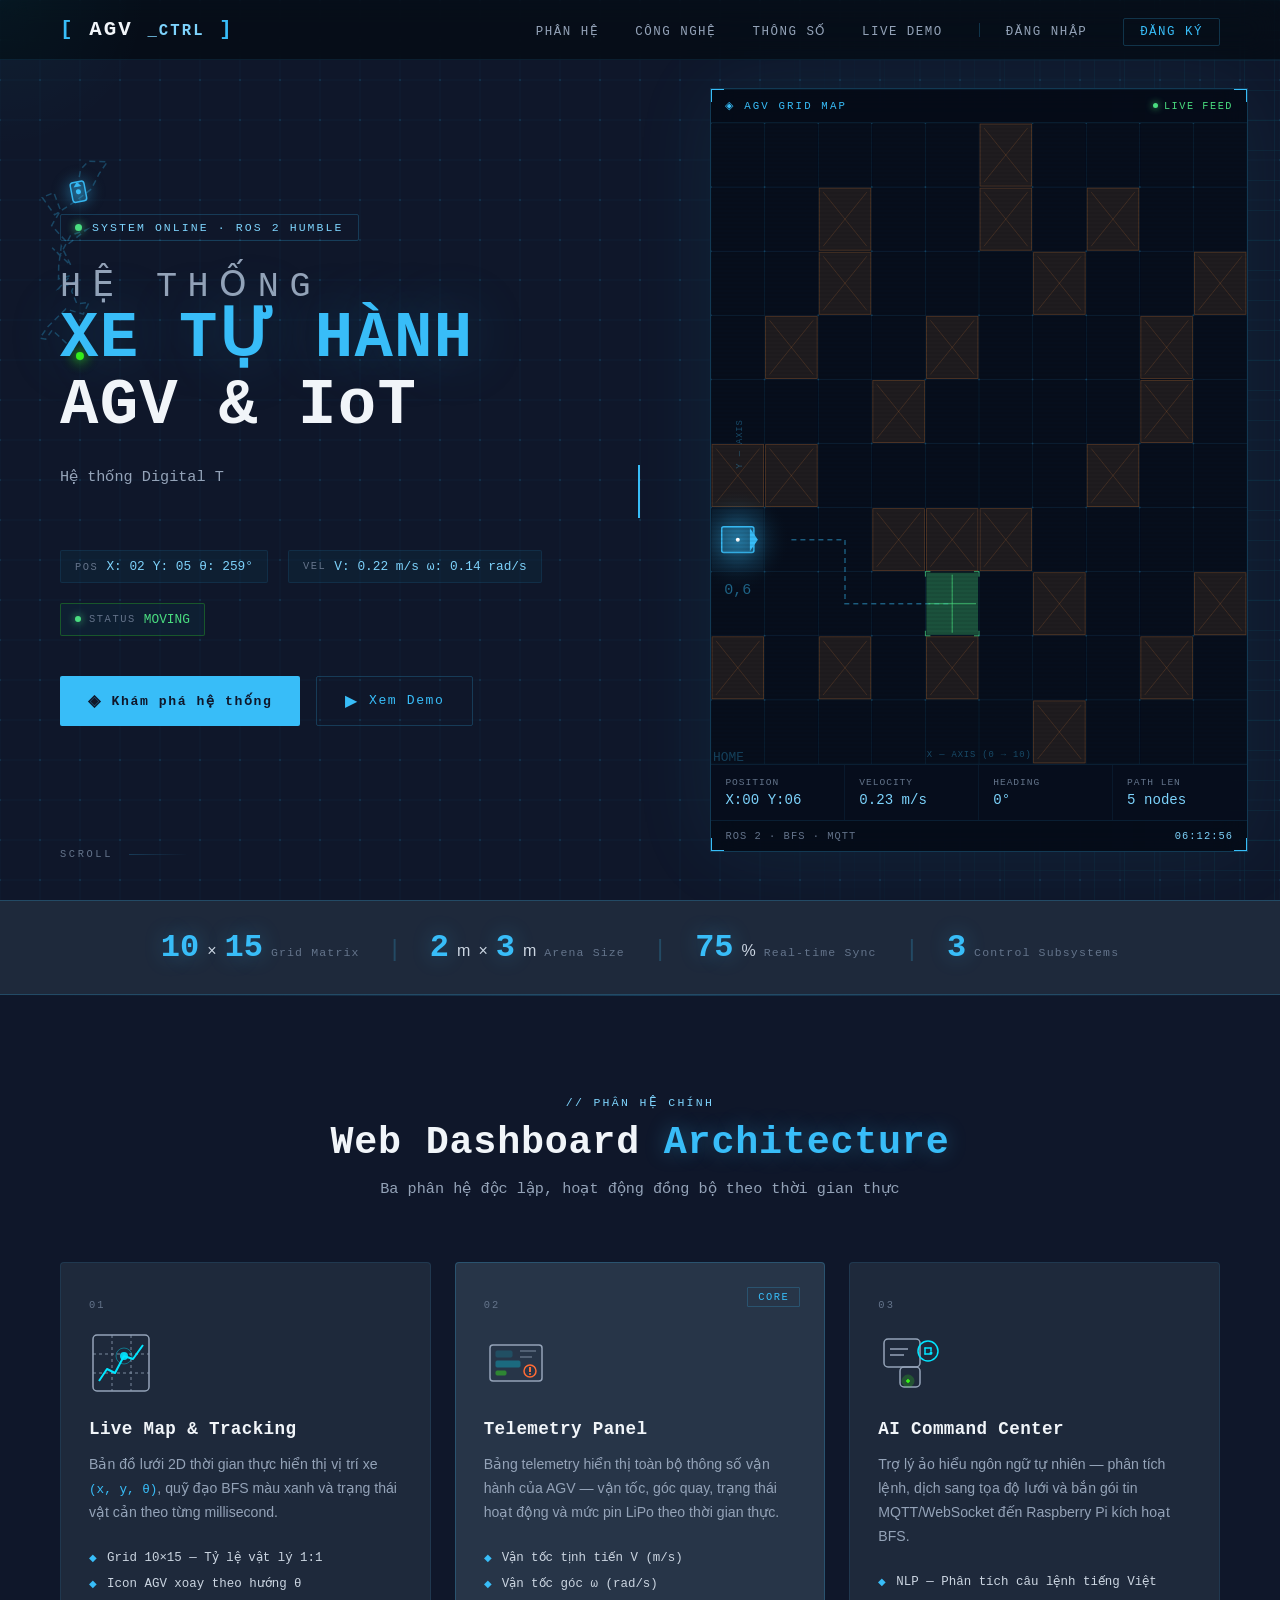
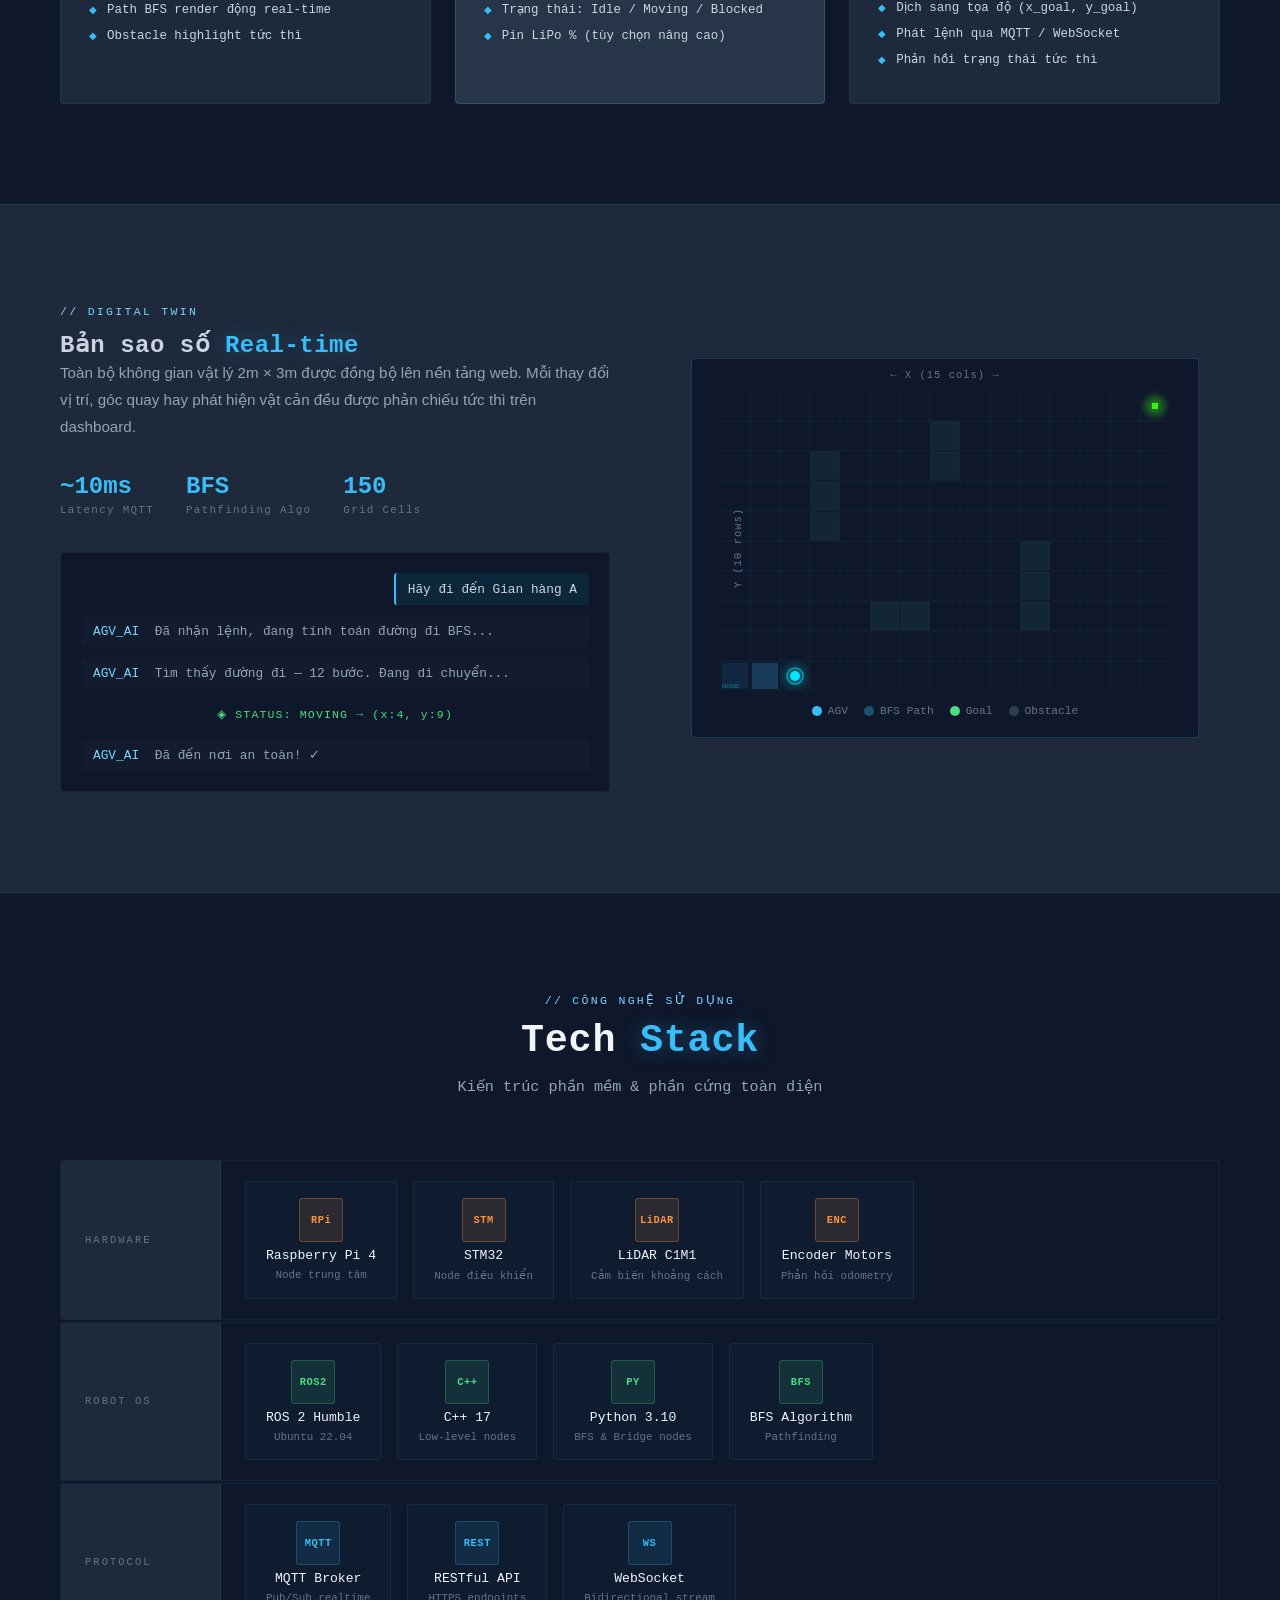
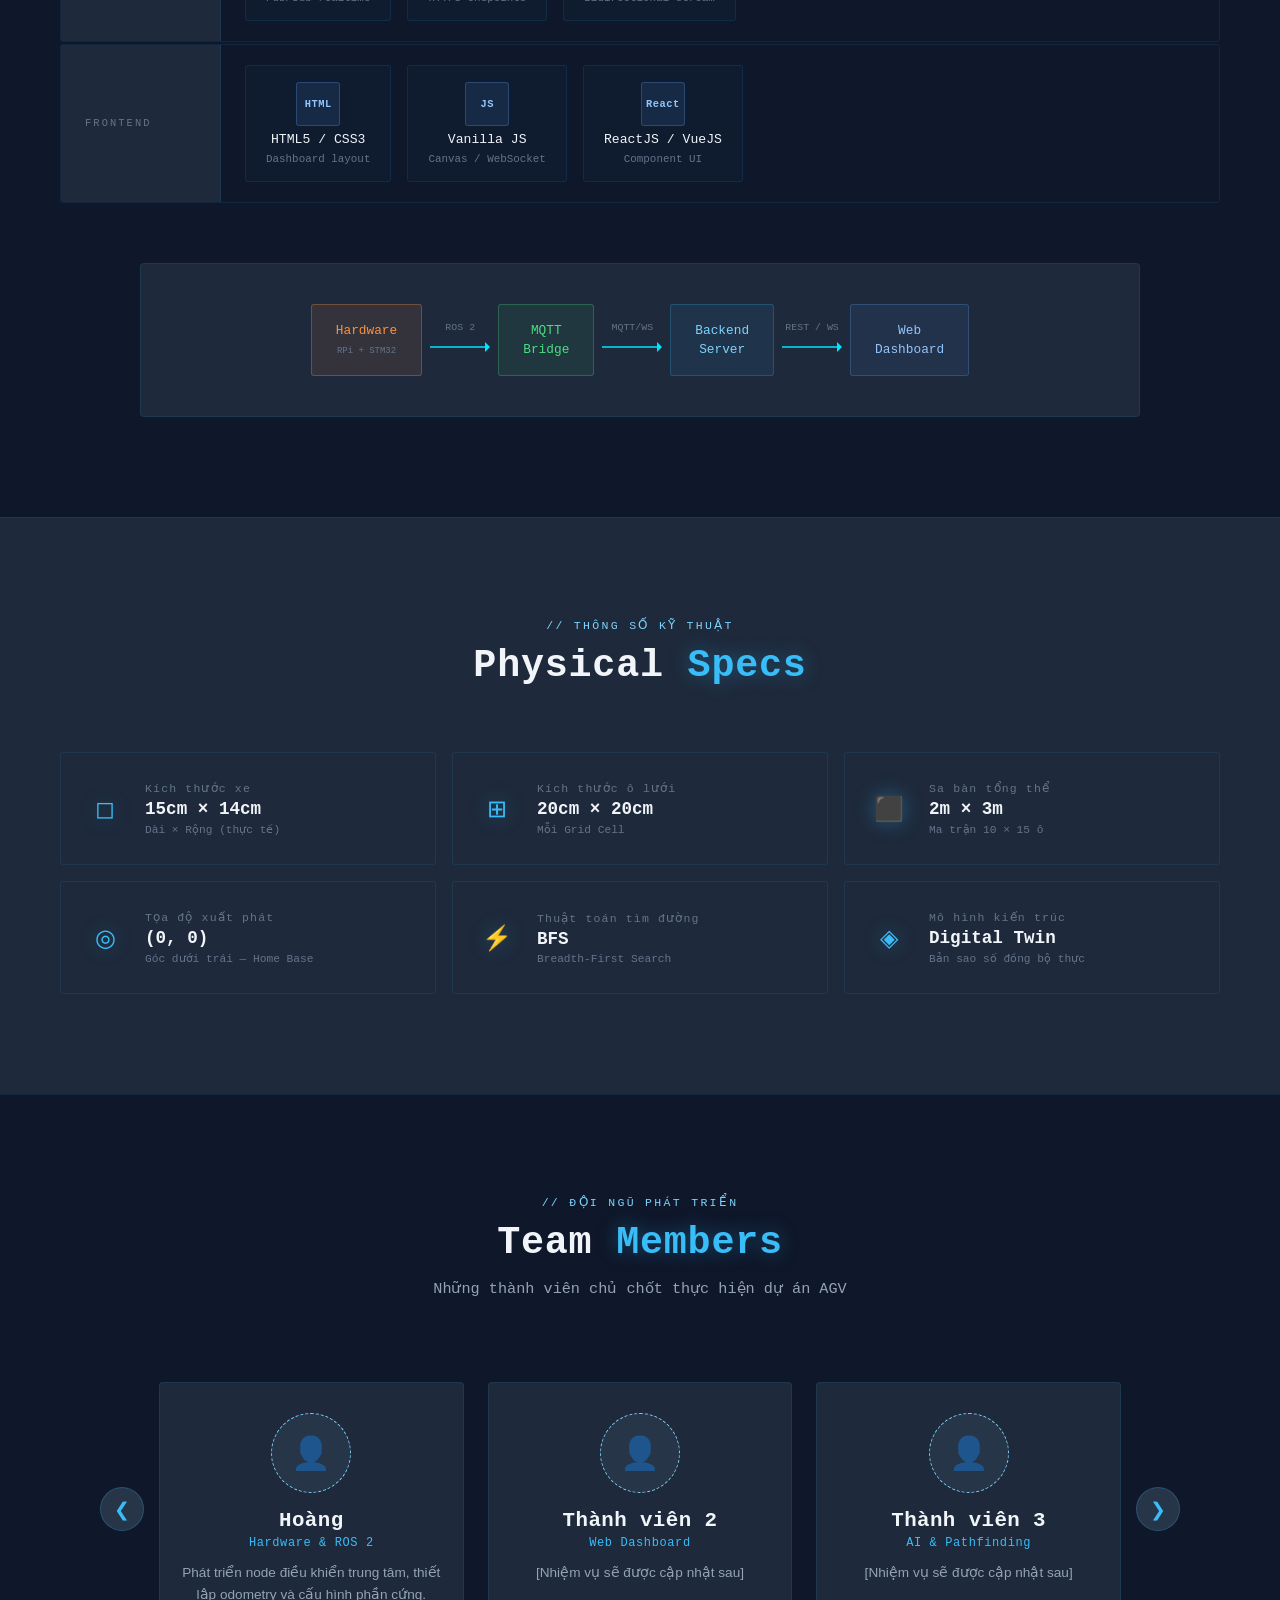
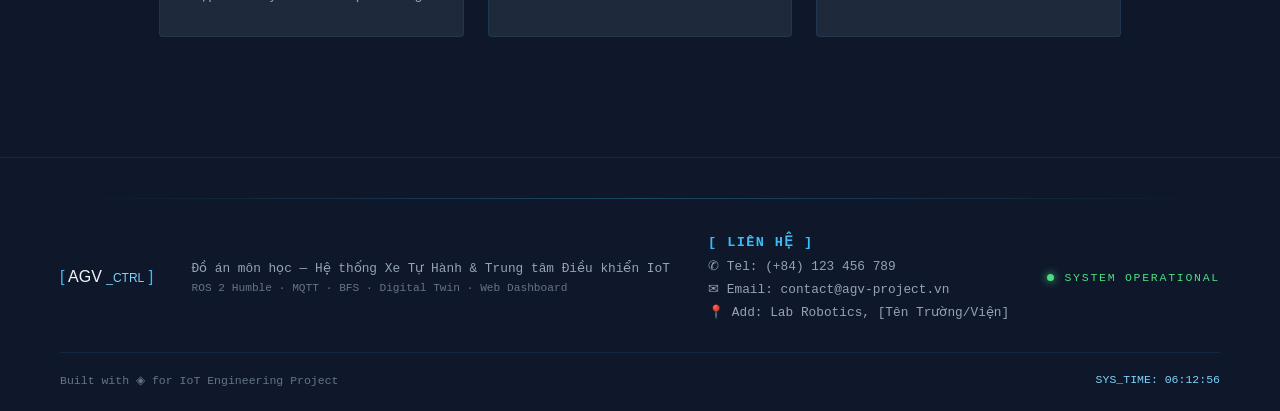
==== commit a66ff8ad: "fix folder" ====
--- a/html/index.html
+++ b/html/index.html
@@ -41,7 +41,7 @@
 
         <li class="nav-auth-separator"></li>
 
-        <li><a href="#login">Đăng nhập</a></li>
+        <li><a href="./auth.html">Đăng nhập</a></li>
         <li><a href="#register" class="nav-cta">Đăng ký</a></li>
       </ul>
       <div class="hamburger" id="hamburger">
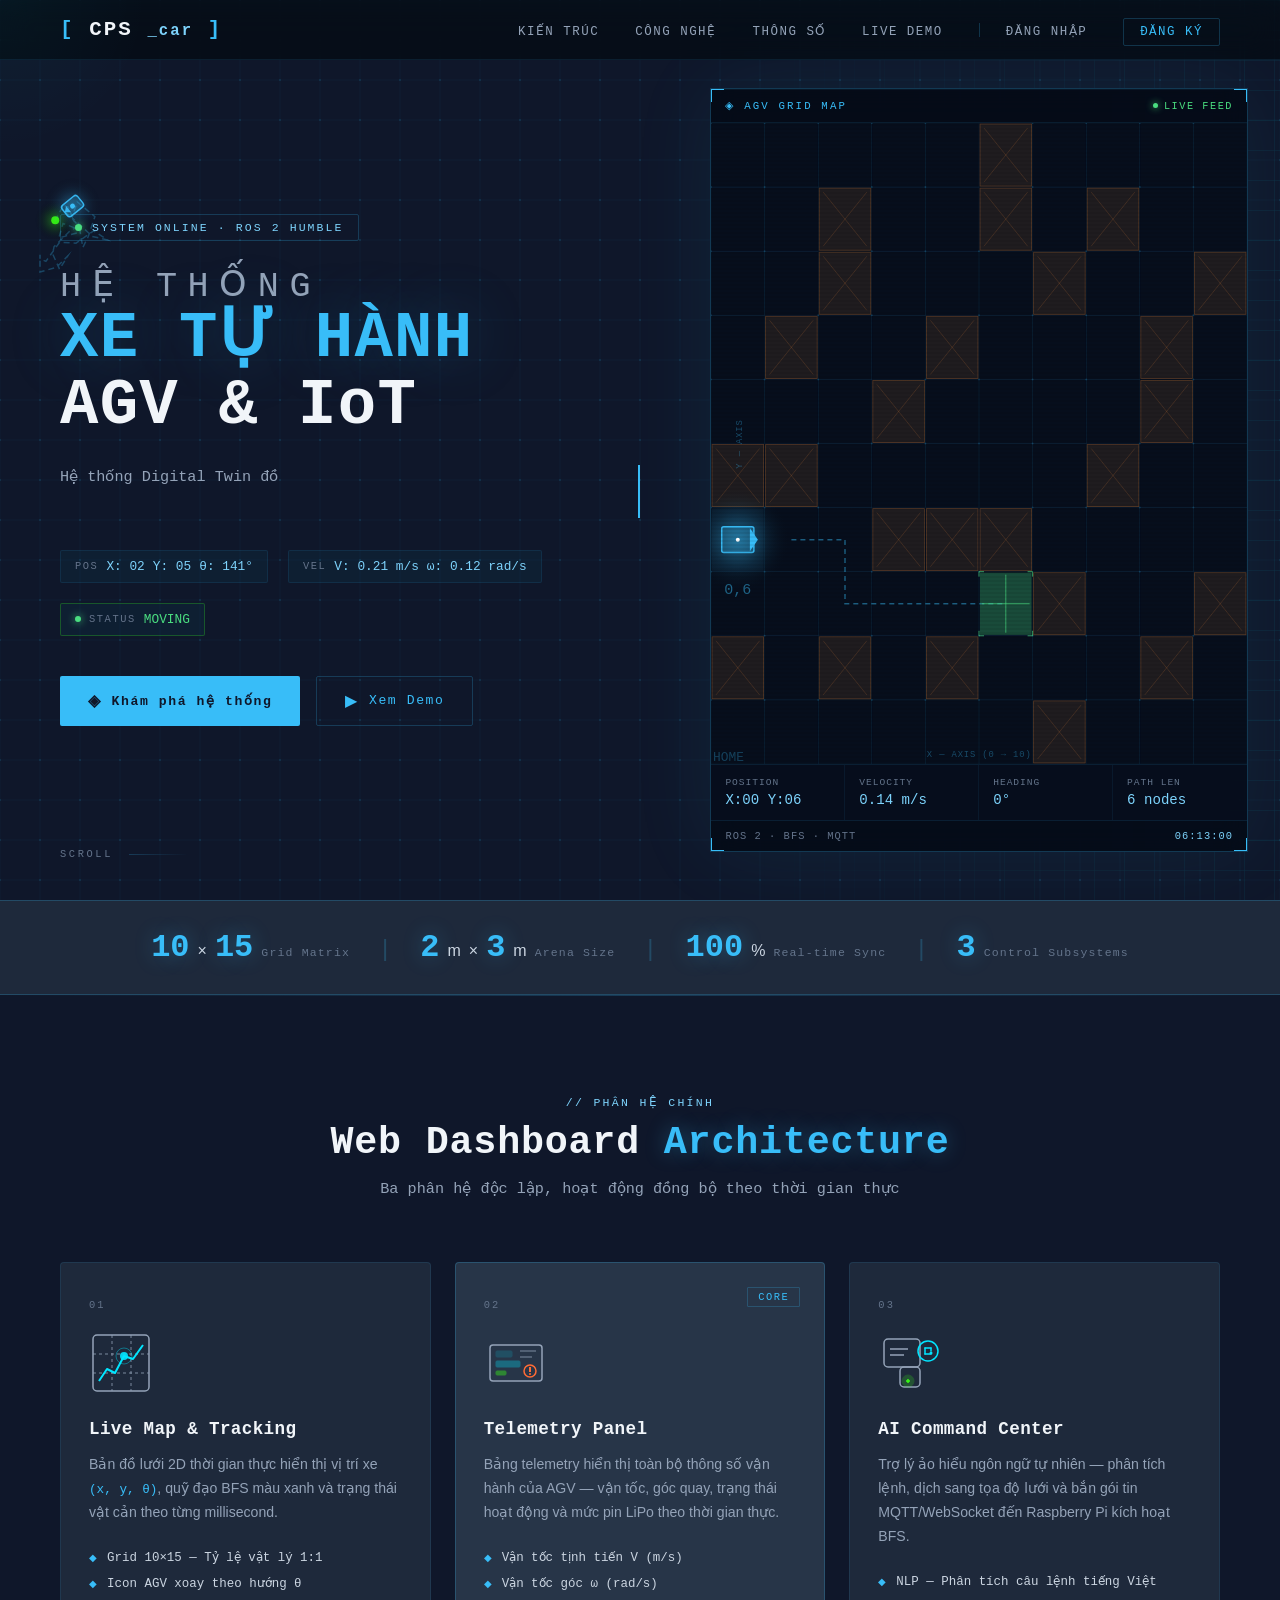
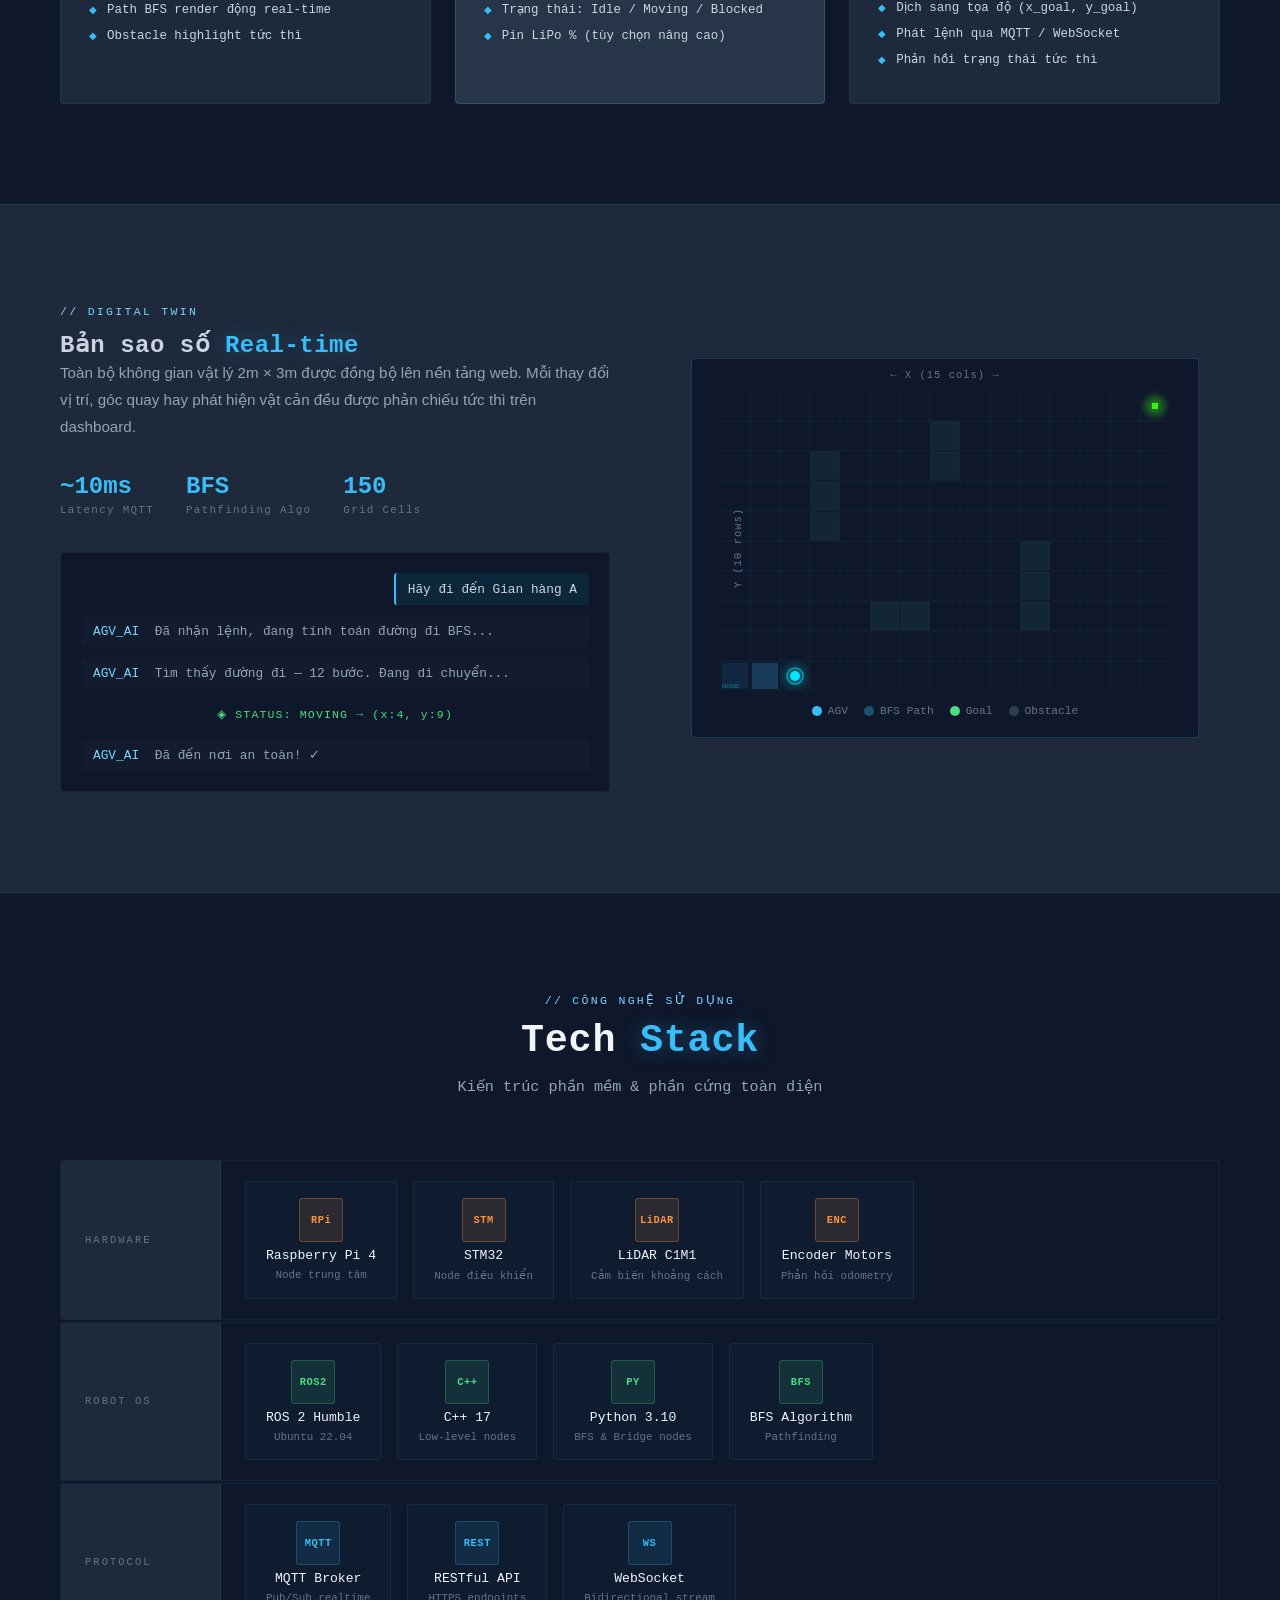
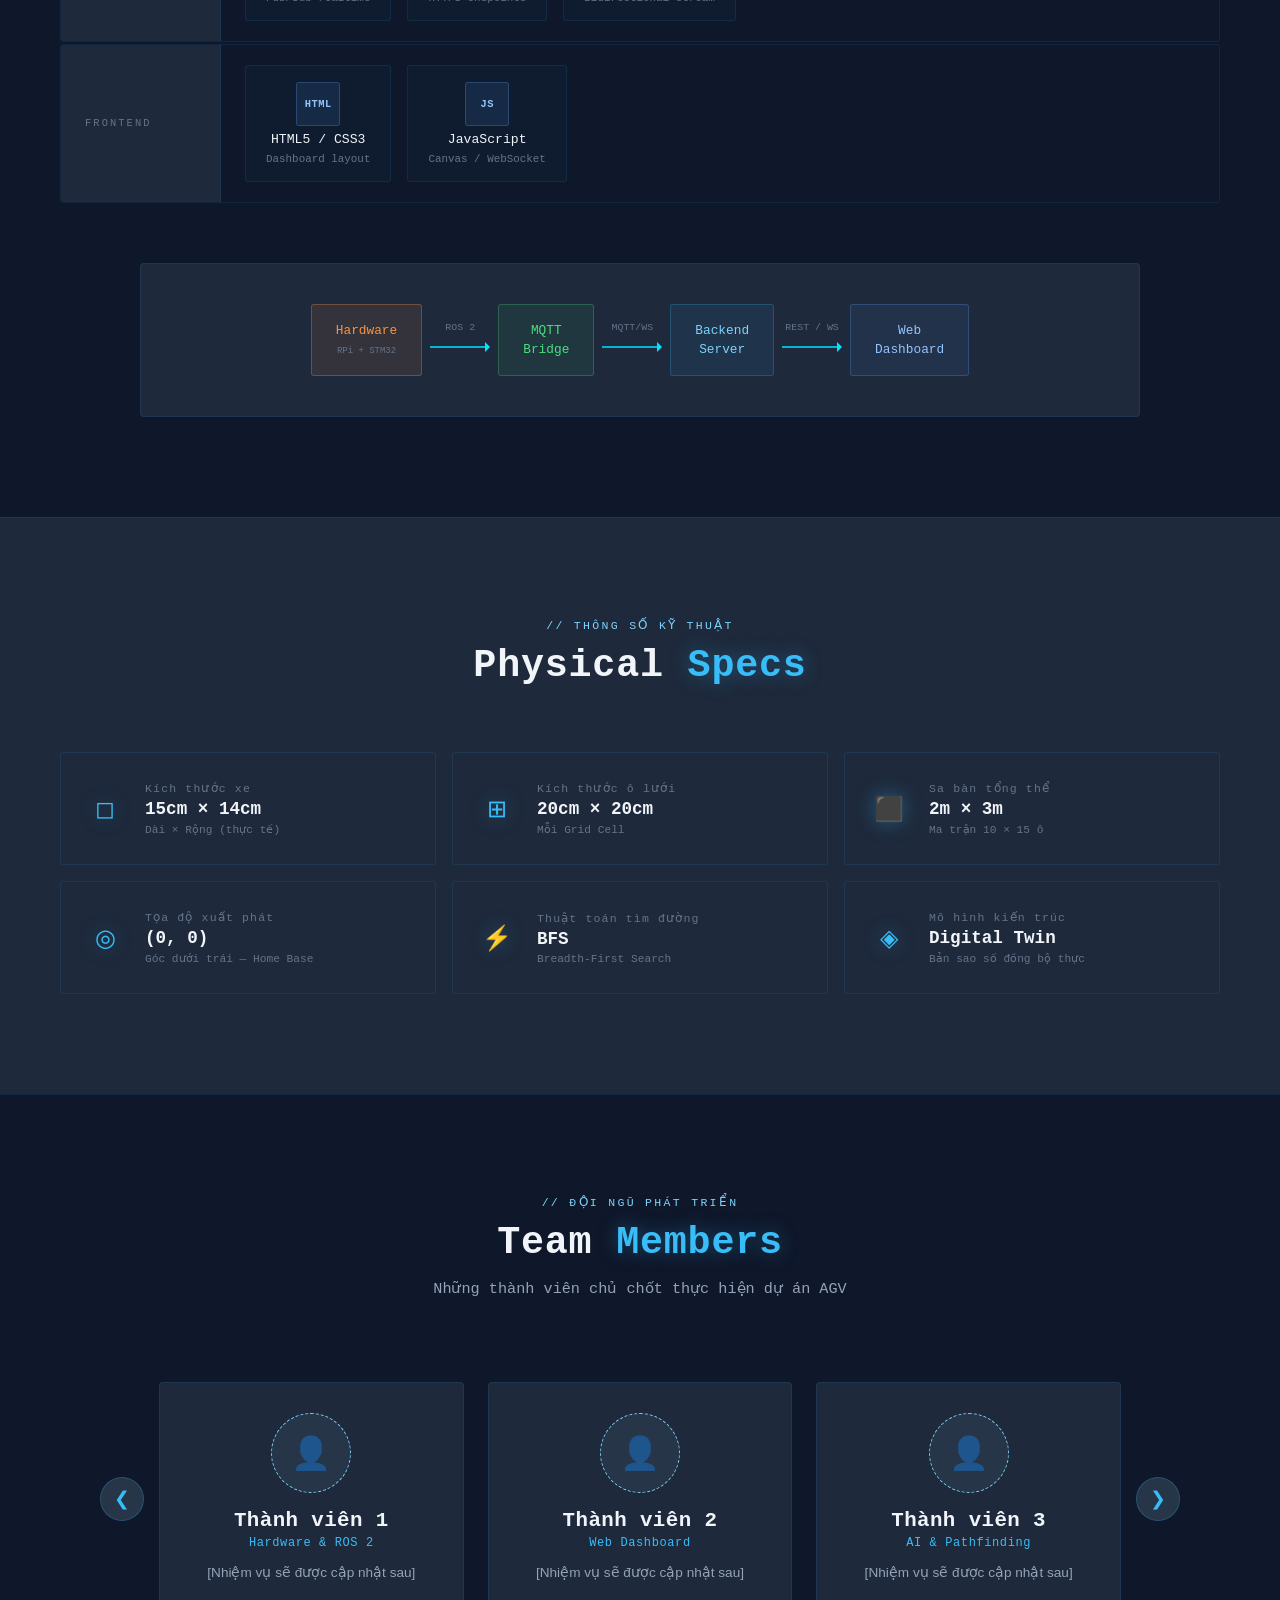
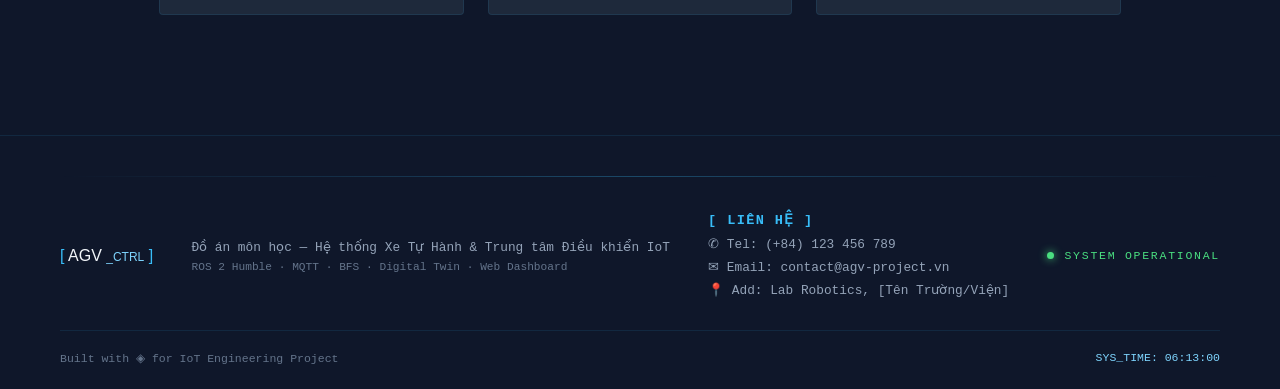
==== commit 2d6250be: "dashboard" ====
--- a/html/index.html
+++ b/html/index.html
@@ -20,21 +20,21 @@
     <nav class="navbar" id="navbar">
       <div class="nav-logo">
         <span class="logo-bracket">[</span>
-        <span class="logo-text">AGV</span>
-        <span class="logo-sub">_CTRL</span>
+        <span class="logo-text">CPS</span>
+        <span class="logo-sub">_car</span>
         <span class="logo-bracket">]</span>
       </div>
       <ul class="nav-links">
         <li class="mobile-logo-container">
           <div class="nav-logo mobile-logo">
             <span class="logo-bracket">[</span>
-            <span class="logo-text">AGV</span>
-            <span class="logo-sub">_CTRL</span>
+            <span class="logo-text">CPS</span>
+            <span class="logo-sub">_car</span>
             <span class="logo-bracket">]</span>
           </div>
         </li>
 
-        <li><a href="#features">Phân hệ</a></li>
+        <li><a href="#features">Kiến trúc</a></li>
         <li><a href="#techstack">Công nghệ</a></li>
         <li><a href="#specs">Thông số</a></li>
         <li><a href="#demo">Live Demo</a></li>
@@ -652,13 +652,8 @@
             </div>
             <div class="tech-item">
               <div class="tech-icon front">JS</div>
-              <span>Vanilla JS</span>
+              <span>JavaScript</span>
               <span class="tech-role">Canvas / WebSocket</span>
-            </div>
-            <div class="tech-item">
-              <div class="tech-icon front">React</div>
-              <span>ReactJS / VueJS</span>
-              <span class="tech-role">Component UI</span>
             </div>
           </div>
         </div>
@@ -789,12 +784,9 @@
         <div class="slider-track" id="sliderTrack">
           <div class="team-card">
             <div class="member-avatar"></div>
-            <h3 class="member-name">Hoàng</h3>
+            <h3 class="member-name">Thành viên 1</h3>
             <p class="member-role">Hardware & ROS 2</p>
-            <p class="member-task">
-              Phát triển node điều khiển trung tâm, thiết lập odometry và cấu
-              hình phần cứng.
-            </p>
+            <p class="member-task">[Nhiệm vụ sẽ được cập nhật sau]</p>
           </div>
           <div class="team-card">
             <div class="member-avatar"></div>
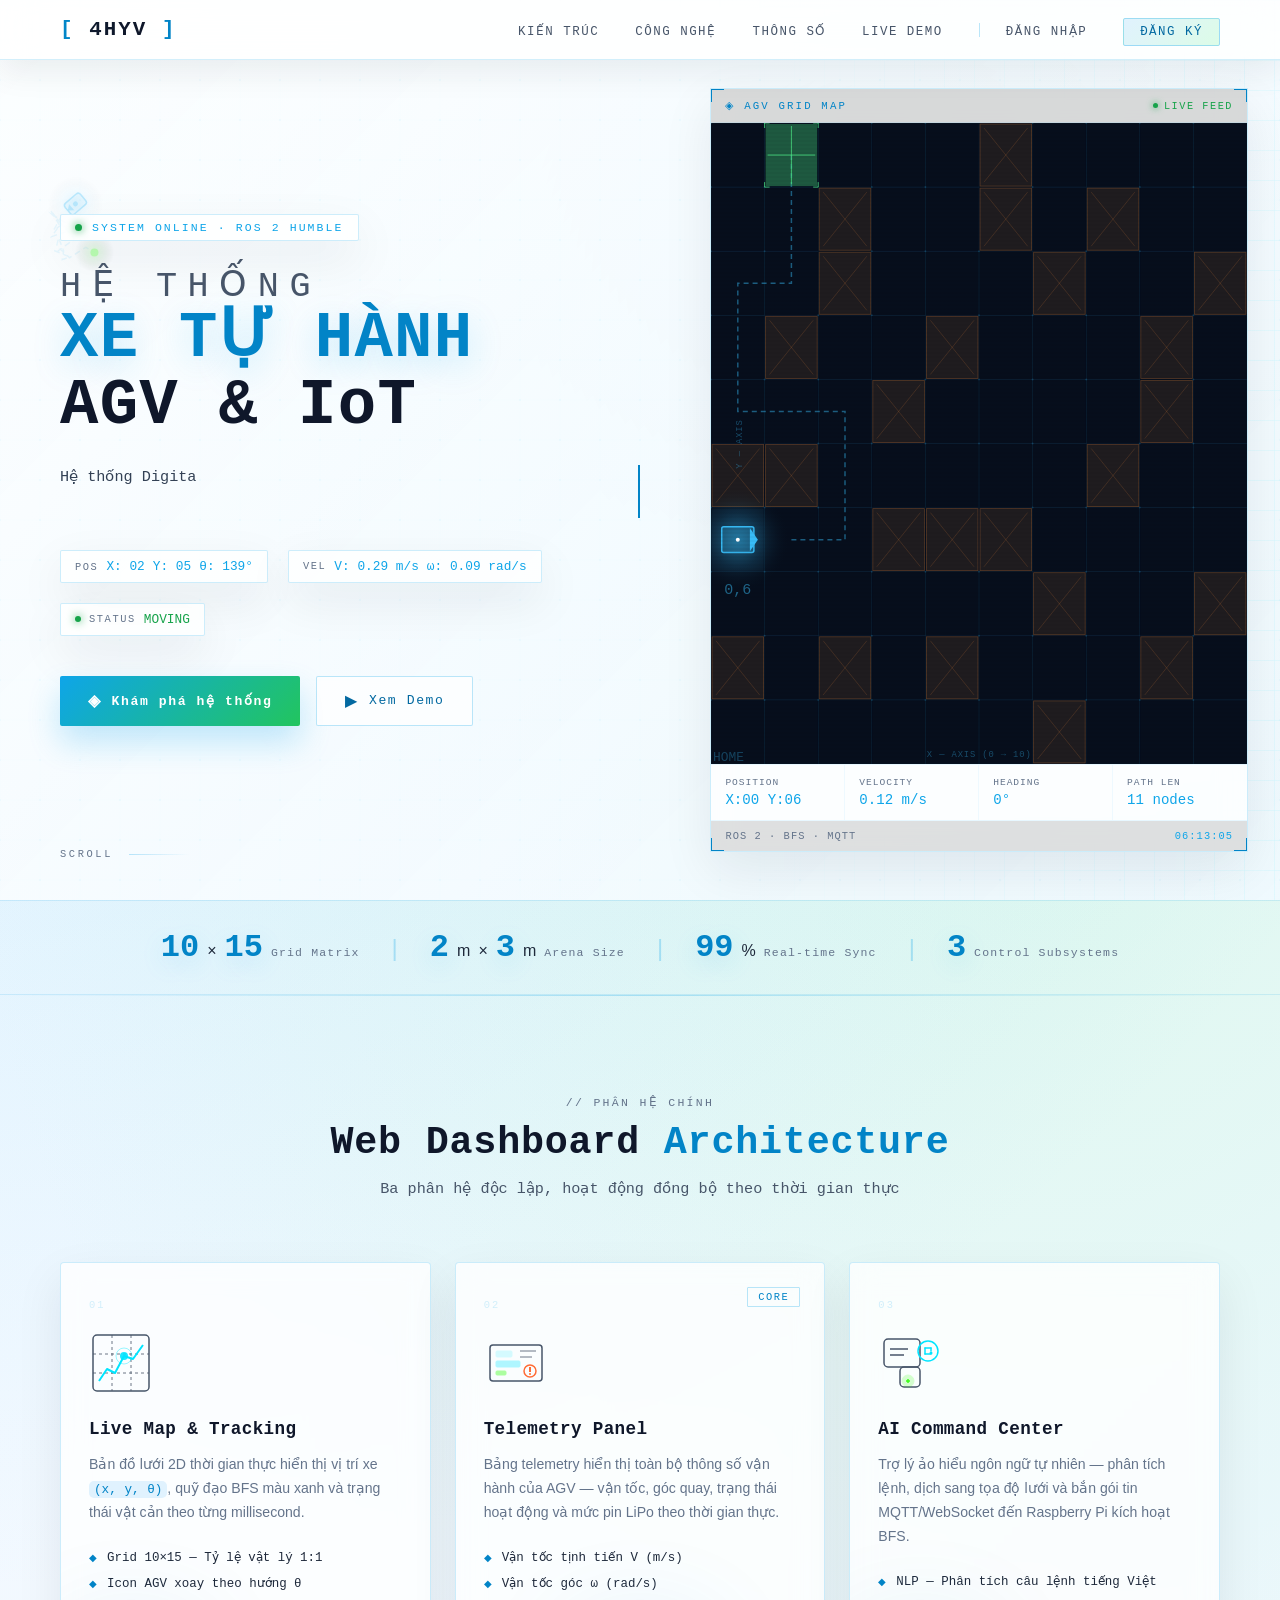
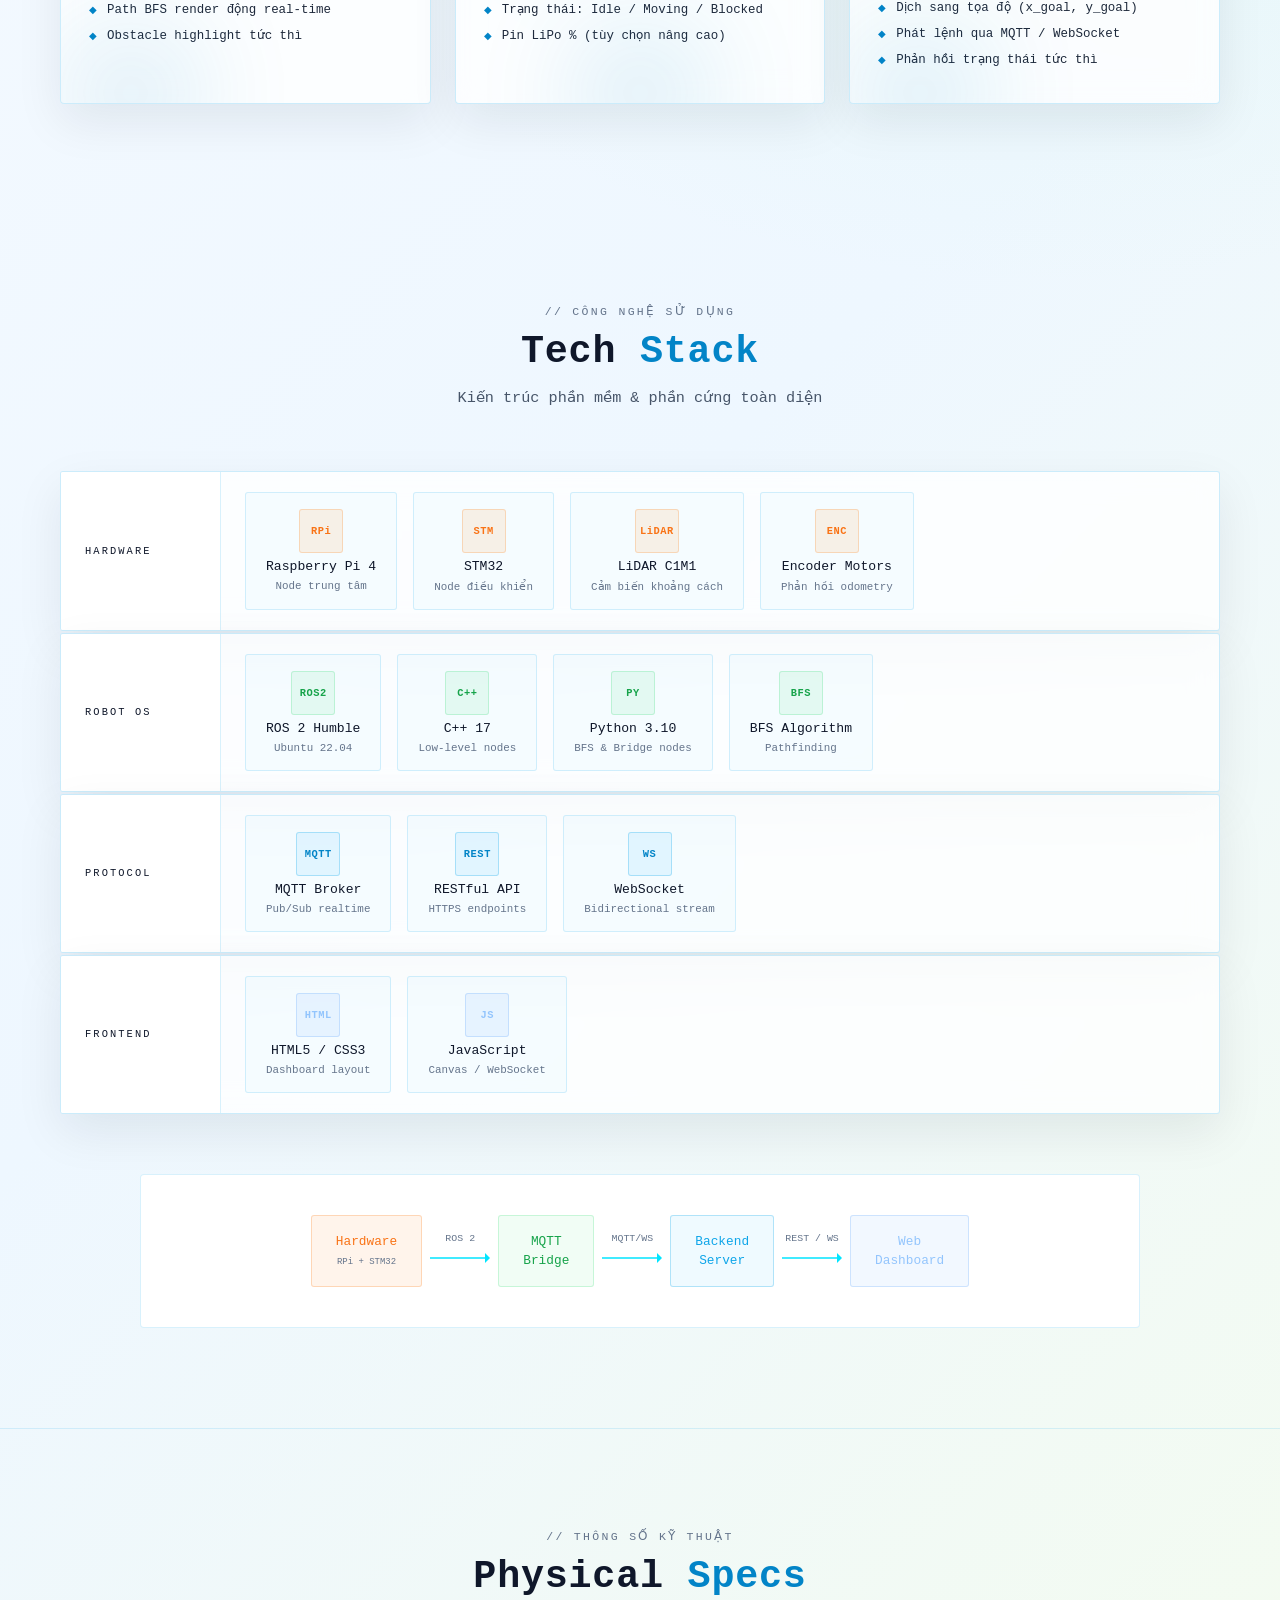
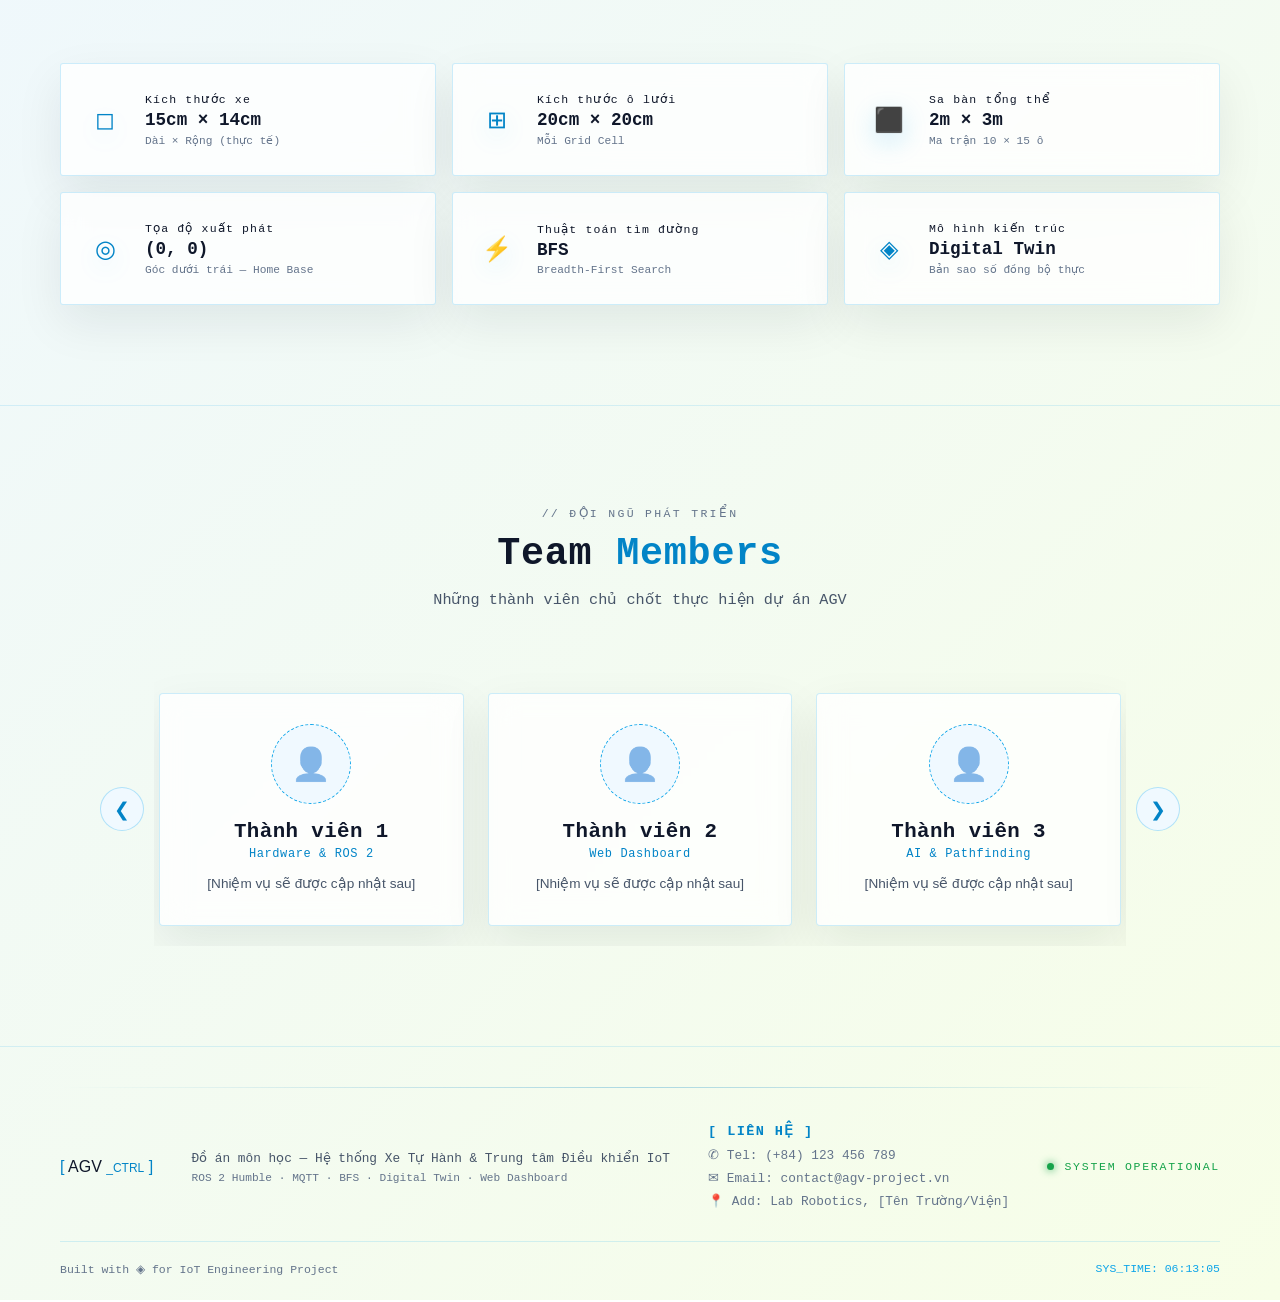
==== commit 12ffaf08: "update function" ====
--- a/html/index.html
+++ b/html/index.html
@@ -20,8 +20,7 @@
     <nav class="navbar" id="navbar">
       <div class="nav-logo">
         <span class="logo-bracket">[</span>
-        <span class="logo-text">CPS</span>
-        <span class="logo-sub">_car</span>
+        <span class="logo-text">4HYV</span>
         <span class="logo-bracket">]</span>
       </div>
       <ul class="nav-links">
@@ -495,71 +494,6 @@
       </div>
     </section>
 
-    <!-- ══════════════ DIGITAL TWIN DEMO ══════════════ -->
-    <section class="demo-section" id="demo">
-      <div class="demo-container">
-        <div class="demo-info reveal">
-          <span class="section-tag">// DIGITAL TWIN</span>
-          <h2>Bản sao số <span class="accent-text">Real-time</span></h2>
-          <p>
-            Toàn bộ không gian vật lý 2m × 3m được đồng bộ lên nền tảng web. Mỗi
-            thay đổi vị trí, góc quay hay phát hiện vật cản đều được phản chiếu
-            tức thì trên dashboard.
-          </p>
-          <div class="demo-stats">
-            <div class="demo-stat">
-              <span class="ds-val">~10ms</span>
-              <span class="ds-label">Latency MQTT</span>
-            </div>
-            <div class="demo-stat">
-              <span class="ds-val">BFS</span>
-              <span class="ds-label">Pathfinding Algo</span>
-            </div>
-            <div class="demo-stat">
-              <span class="ds-val">150</span>
-              <span class="ds-label">Grid Cells</span>
-            </div>
-          </div>
-          <div class="demo-messages" id="demoMessages">
-            <div class="msg msg-user">Hãy đi đến Gian hàng A</div>
-            <div class="msg msg-bot">
-              <span class="bot-tag">AGV_AI</span> Đã nhận lệnh, đang tính toán
-              đường đi BFS...
-            </div>
-            <div class="msg msg-bot">
-              <span class="bot-tag">AGV_AI</span> Tìm thấy đường đi — 12 bước.
-              Đang di chuyển...
-            </div>
-            <div class="msg msg-system">◈ STATUS: MOVING → (x:4, y:9)</div>
-            <div class="msg msg-bot">
-              <span class="bot-tag">AGV_AI</span> Đã đến nơi an toàn! ✓
-            </div>
-          </div>
-        </div>
-        <div class="demo-visual reveal" data-delay="200">
-          <div class="mini-grid-wrap">
-            <div class="grid-label-x">← X (15 cols) →</div>
-            <div class="grid-label-y">Y (10 rows)</div>
-            <canvas id="miniGrid" width="450" height="300"></canvas>
-            <div class="grid-legend">
-              <span class="leg-item"
-                ><span class="leg-dot leg-agv"></span> AGV</span
-              >
-              <span class="leg-item"
-                ><span class="leg-dot leg-path"></span> BFS Path</span
-              >
-              <span class="leg-item"
-                ><span class="leg-dot leg-goal"></span> Goal</span
-              >
-              <span class="leg-item"
-                ><span class="leg-dot leg-obs"></span> Obstacle</span
-              >
-            </div>
-          </div>
-        </div>
-      </div>
-    </section>
-
     <!-- ══════════════ TECH STACK ══════════════ -->
     <section class="techstack" id="techstack">
       <div class="section-header reveal">
--- a/css/index.css
+++ b/css/index.css
@@ -1154,4 +1154,125 @@
   .team-card { flex: 0 0 100%; } /* Hiện 1 card */
   .slider-btn { margin: 0 5px; width: 36px; height: 36px; }
   .team { padding: 70px 24px; }
-}+}
+/* ═══════════════════════════════════════════════
+   FRESH LIGHT THEME OVERRIDE — added by ChatGPT
+   Mục tiêu: sáng hơn, tươi hơn, vẫn giữ style AGV/IoT
+═══════════════════════════════════════════════ */
+:root {
+  --cyan:      #0284c7;
+  --cyan-dim:  #0ea5e9;
+  --green:     #16a34a;
+  --orange:    #f97316;
+  --bg:        #f8fbff;
+  --bg2:       #eef7ff;
+  --bg3:       #e0f2fe;
+  --surface:   #ffffff;
+  --surface2:  #f0f9ff;
+  --border:    rgba(14, 165, 233, 0.28);
+  --border2:   rgba(14, 165, 233, 0.16);
+  --text:      #1e293b;
+  --text-dim:  #475569;
+  --text-muted:#64748b;
+  --white:     #0f172a;
+  --glow:      0 8px 26px rgba(14, 165, 233, 0.20);
+  --glow-lg:   0 14px 50px rgba(14, 165, 233, 0.22), 0 0 90px rgba(34, 197, 94, 0.10);
+}
+
+body {
+  background:
+    radial-gradient(circle at top left, rgba(125, 211, 252, 0.34), transparent 34%),
+    radial-gradient(circle at 82% 18%, rgba(187, 247, 208, 0.34), transparent 28%),
+    linear-gradient(135deg, #f8fbff 0%, #eef7ff 48%, #f7fee7 100%);
+  color: var(--text);
+}
+
+.noise-overlay { opacity: 0.16; mix-blend-mode: multiply; }
+
+.navbar,
+.navbar.scrolled {
+  background: rgba(255, 255, 255, 0.82);
+  border-bottom: 1px solid rgba(14, 165, 233, 0.18);
+  box-shadow: 0 10px 34px rgba(15, 23, 42, 0.08);
+}
+.logo-text, .line-3 { color: #0f172a; }
+.logo-bracket, .logo-sub, .accent-text { color: var(--cyan); text-shadow: none; }
+.nav-links a { color: #475569; }
+.nav-links a:hover { color: var(--cyan); }
+.nav-cta {
+  background: linear-gradient(135deg, #e0f2fe, #dcfce7) !important;
+  color: #0369a1 !important;
+  border-color: rgba(14, 165, 233, 0.32);
+}
+
+.hero {
+  background:
+    linear-gradient(135deg, rgba(255,255,255,0.92), rgba(240,249,255,0.88)),
+    radial-gradient(circle at 70% 30%, rgba(14,165,233,0.18), transparent 34%);
+}
+#heroCanvas { opacity: 0.35; }
+.hero-badge,
+.coord-item,
+.hero-visual,
+.feature-card,
+.spec-card,
+.tech-layer,
+.demo-container,
+.team-card,
+.live-terminal,
+.mini-grid-wrap {
+  background: rgba(255, 255, 255, 0.78) !important;
+  border-color: rgba(14, 165, 233, 0.20) !important;
+  box-shadow: 0 18px 48px rgba(15, 23, 42, 0.08) !important;
+  backdrop-filter: blur(14px);
+}
+.line-1 { color: #475569; }
+.line-2 { color: #0284c7; text-shadow: 0 10px 34px rgba(14,165,233,0.22); }
+.hero-subtitle { color: #334155; border-right-color: var(--cyan); }
+
+.btn-primary {
+  color: #ffffff;
+  background: linear-gradient(135deg, #0ea5e9, #22c55e);
+  border-color: transparent;
+  box-shadow: 0 16px 32px rgba(14, 165, 233, 0.24);
+}
+.btn-primary:hover { color: #ffffff; }
+.btn-outline {
+  color: #0369a1;
+  background: rgba(255,255,255,0.72);
+  border-color: rgba(14, 165, 233, 0.28);
+}
+.btn-outline:hover { background: #e0f2fe; color: #075985; }
+
+.stats-bar,
+.features,
+.specs,
+.techstack,
+.demo-section,
+.team,
+.footer {
+  background: transparent !important;
+  border-color: rgba(14, 165, 233, 0.14) !important;
+}
+.section-tag, .stat-label, .coord-label, .hv-tele-label, .spec-sub, .tech-role,
+.card-desc, .footer-contact, .footer-copy { color: #64748b; }
+.card-title, .section-header h2, .member-name, .spec-name, .layer-label { color: #0f172a; }
+.card-number { color: rgba(14, 165, 233, 0.18); }
+.card-glow, .card-glow-center { opacity: 0.25; }
+code { background: #e0f2fe; padding: 1px 5px; border-radius: 5px; }
+
+.hv-map-wrap,
+.demo-visual {
+  background: linear-gradient(135deg, #ffffff, #ecfeff) !important;
+  border-color: rgba(14, 165, 233, 0.18) !important;
+}
+.hv-scanline, .scroll-indicator { opacity: 0.55; }
+
+@media (max-width: 768px) {
+  .nav-links {
+    background: rgba(255, 255, 255, 0.96) !important;
+    border-right-color: rgba(14, 165, 233, 0.20) !important;
+    box-shadow: 18px 0 40px rgba(15, 23, 42, 0.10) !important;
+  }
+  .nav-links a { color: #475569; }
+}
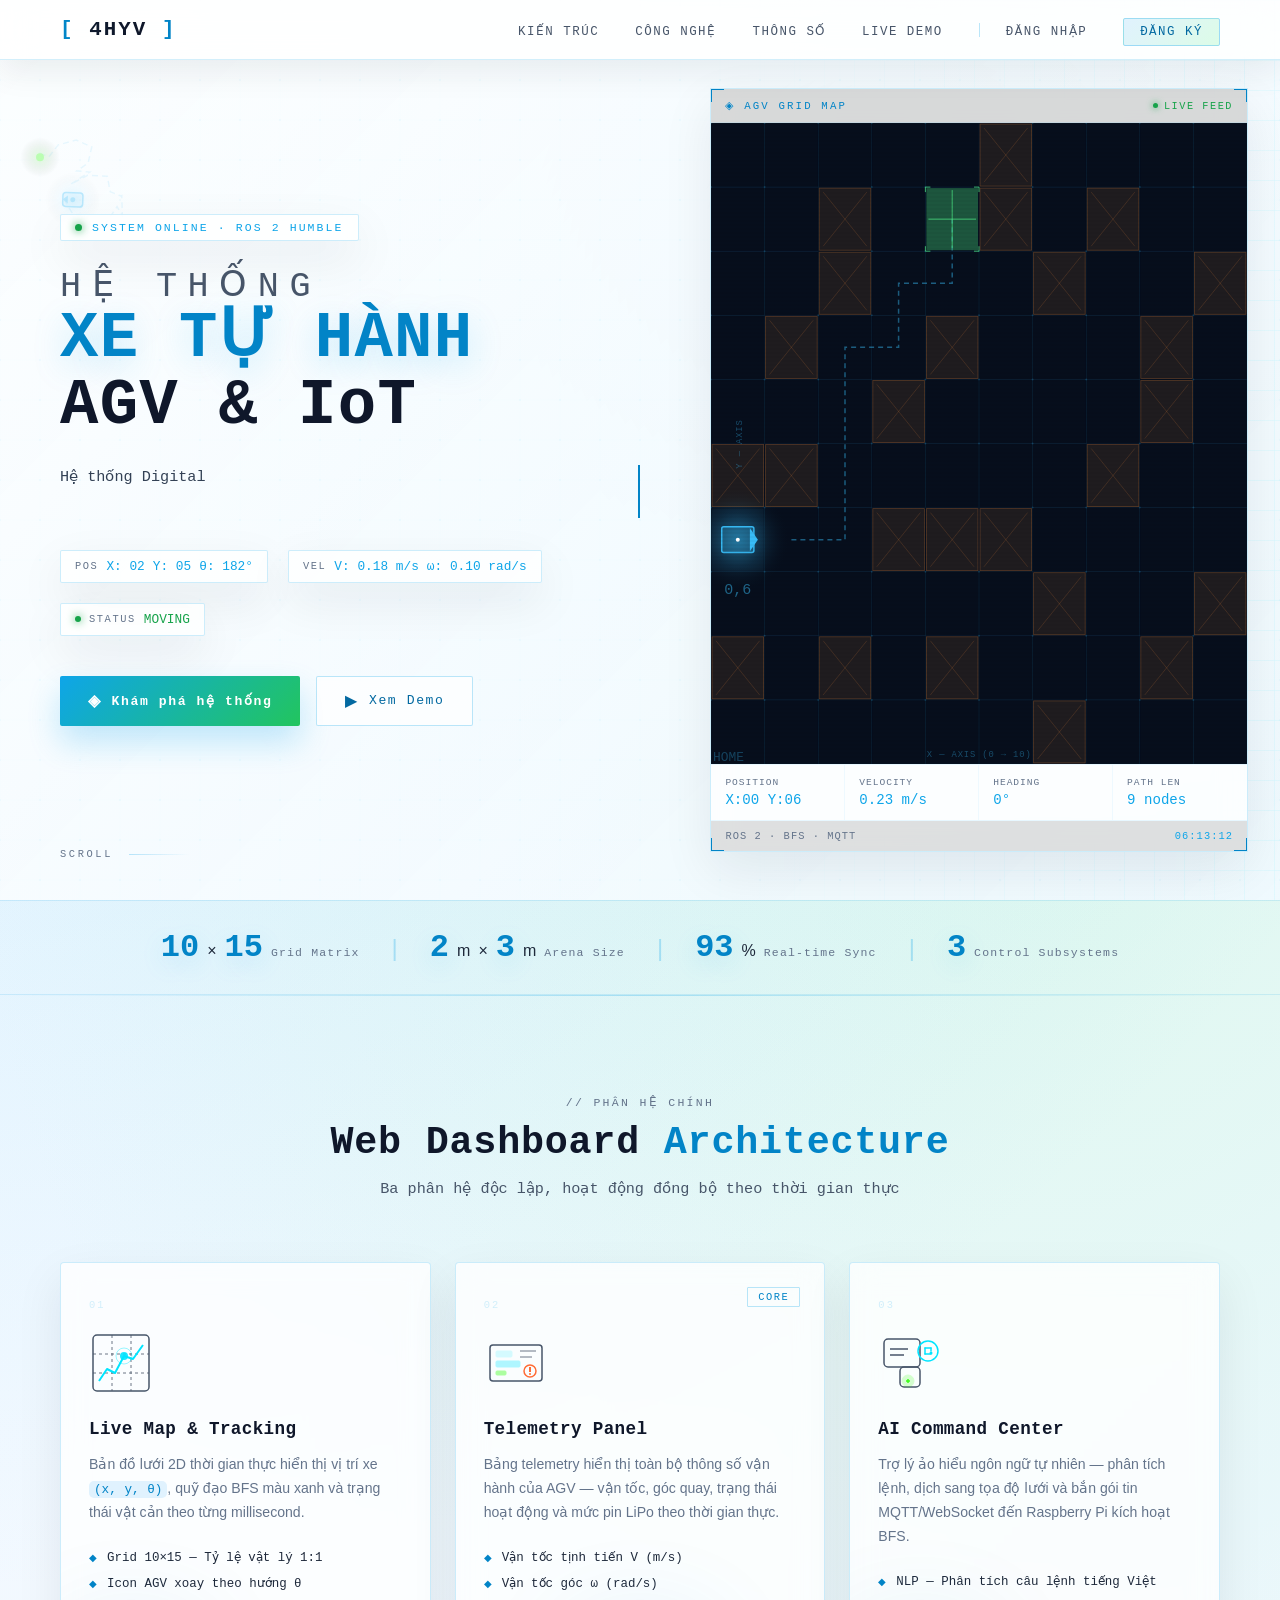
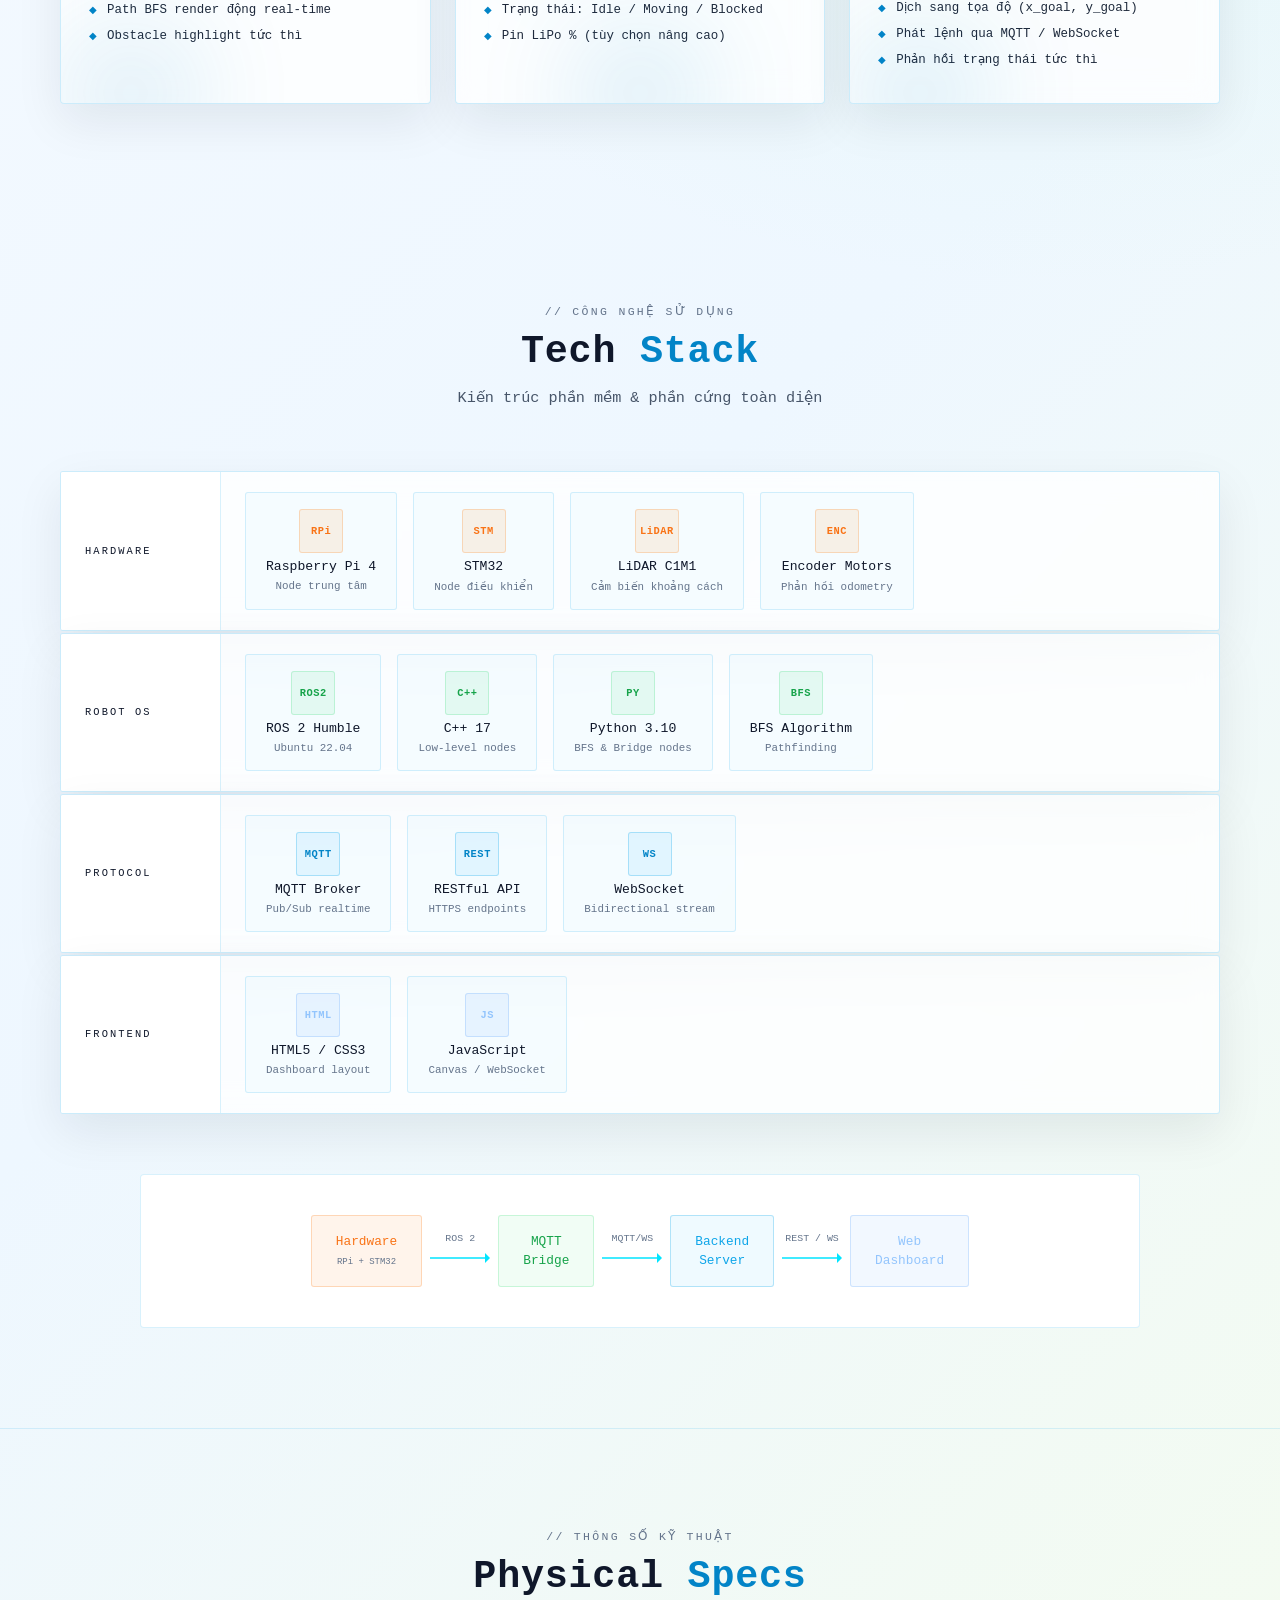
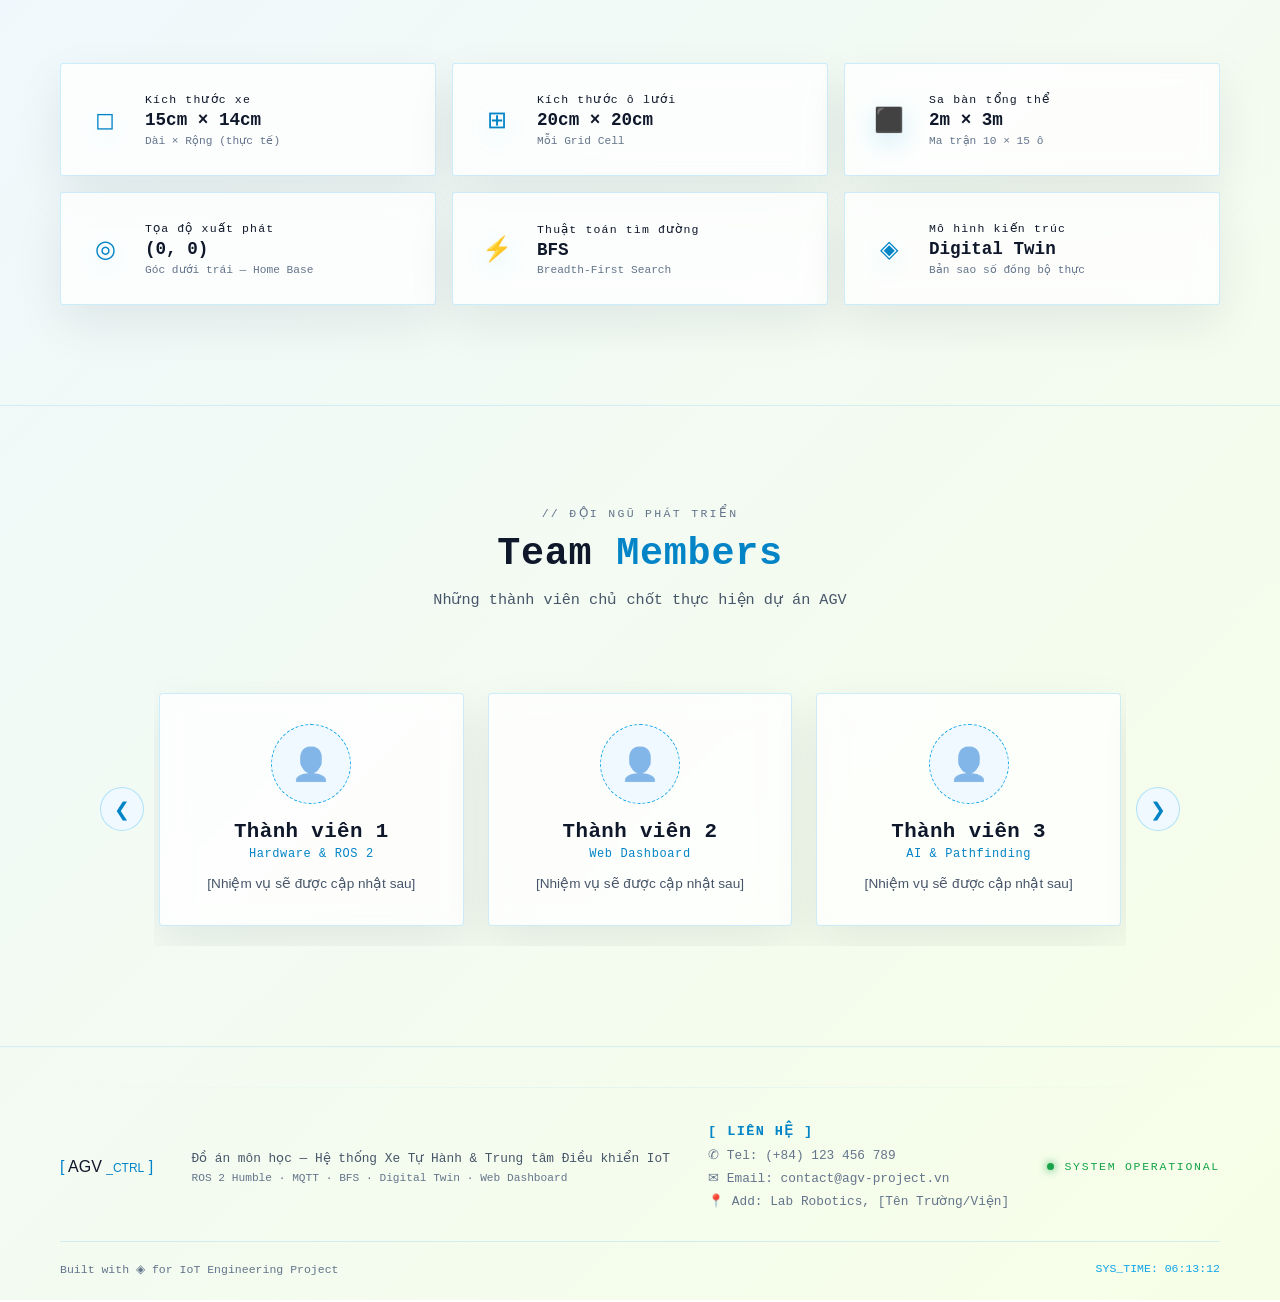
==== commit 0126c50e: "fix login" ====
--- a/html/index.html
+++ b/html/index.html
@@ -41,7 +41,7 @@
         <li class="nav-auth-separator"></li>
 
         <li><a href="./auth.html">Đăng nhập</a></li>
-        <li><a href="#register" class="nav-cta">Đăng ký</a></li>
+        <li><a href="./auth.html" class="nav-cta">Đăng ký</a></li>
       </ul>
       <div class="hamburger" id="hamburger">
         <span></span><span></span><span></span>
--- a/css/index.css
+++ b/css/index.css
@@ -4,32 +4,41 @@
 ═══════════════════════════════════════════════ */
 
 /* ── RESET & ROOT ─────────────────────────────── */
-*, *::before, *::after { box-sizing: border-box; margin: 0; padding: 0; }
+*,
+*::before,
+*::after {
+  box-sizing: border-box;
+  margin: 0;
+  padding: 0;
+}
 
 :root {
-  --cyan:      #38bdf8;
-  --cyan-dim:  #7dd3fc;
-  --green:     #4ade80;
-  --orange:    #fb923c;
-  --bg:        #0f172a;
-  --bg2:       #1e293b;
-  --bg3:       #162032;
-  --surface:   #1e293b;
-  --surface2:  #273548;
-  --border:    rgba(56, 189, 248, 0.22);
-  --border2:   rgba(56, 189, 248, 0.1);
-  --text:      #cbd5e1;
-  --text-dim:  #94a3b8;
-  --text-muted:#64748b;
-  --white:     #f1f5f9;
-  --font-display: 'Orbitron', monospace;
-  --font-mono:    'Share Tech Mono', monospace;
-  --font-body:    'Inter', sans-serif;
-  --glow:      0 0 20px rgba(56, 189, 248, 0.35);
-  --glow-lg:   0 0 60px rgba(56, 189, 248, 0.25), 0 0 120px rgba(56, 189, 248, 0.08);
-}
-
-html { scroll-behavior: smooth; }
+  --cyan: #38bdf8;
+  --cyan-dim: #7dd3fc;
+  --green: #4ade80;
+  --orange: #fb923c;
+  --bg: #0f172a;
+  --bg2: #1e293b;
+  --bg3: #162032;
+  --surface: #1e293b;
+  --surface2: #273548;
+  --border: rgba(56, 189, 248, 0.22);
+  --border2: rgba(56, 189, 248, 0.1);
+  --text: #cbd5e1;
+  --text-dim: #94a3b8;
+  --text-muted: #64748b;
+  --white: #f1f5f9;
+  --font-display: "Orbitron", monospace;
+  --font-mono: "Share Tech Mono", monospace;
+  --font-body: "Inter", sans-serif;
+  --glow: 0 0 20px rgba(56, 189, 248, 0.35);
+  --glow-lg:
+    0 0 60px rgba(56, 189, 248, 0.25), 0 0 120px rgba(56, 189, 248, 0.08);
+}
+
+html {
+  scroll-behavior: smooth;
+}
 
 body {
   font-family: var(--font-body);
@@ -41,25 +50,54 @@
 
 /* NOISE OVERLAY */
 .noise-overlay {
-  position: fixed; inset: 0; z-index: 0; pointer-events: none;
+  position: fixed;
+  inset: 0;
+  z-index: 0;
+  pointer-events: none;
   background-image: url("data:image/svg+xml,%3Csvg viewBox='0 0 256 256' xmlns='http://www.w3.org/2000/svg'%3E%3Cfilter id='noise'%3E%3CfeTurbulence type='fractalNoise' baseFrequency='0.9' numOctaves='4' stitchTiles='stitch'/%3E%3C/filter%3E%3Crect width='100%25' height='100%25' filter='url(%23noise)' opacity='0.03'/%3E%3C/svg%3E");
   opacity: 0.4;
 }
 
 /* ── SCROLLBAR ──────────────────────────────────── */
-::-webkit-scrollbar { width: 4px; }
-::-webkit-scrollbar-track { background: var(--bg); }
-::-webkit-scrollbar-thumb { background: var(--cyan-dim); border-radius: 2px; }
+::-webkit-scrollbar {
+  width: 4px;
+}
+::-webkit-scrollbar-track {
+  background: var(--bg);
+}
+::-webkit-scrollbar-thumb {
+  background: var(--cyan-dim);
+  border-radius: 2px;
+}
 
 /* ── TYPOGRAPHY ─────────────────────────────────── */
-h1, h2, h3 { font-family: var(--font-display); font-weight: 700; letter-spacing: 0.02em; }
-code { font-family: var(--font-mono); color: var(--cyan); font-size: 0.9em; }
-.accent-text { color: var(--cyan); text-shadow: var(--glow); }
+h1,
+h2,
+h3 {
+  font-family: var(--font-display);
+  font-weight: 700;
+  letter-spacing: 0.02em;
+}
+code {
+  font-family: var(--font-mono);
+  color: var(--cyan);
+  font-size: 0.9em;
+}
+.accent-text {
+  color: var(--cyan);
+  text-shadow: var(--glow);
+}
 
 /* ── NAVBAR ─────────────────────────────────────── */
 .navbar {
-  position: fixed; top: 0; left: 0; right: 0; z-index: 100;
-  display: flex; align-items: center; justify-content: space-between;
+  position: fixed;
+  top: 0;
+  left: 0;
+  right: 0;
+  z-index: 100;
+  display: flex;
+  align-items: center;
+  justify-content: space-between;
   padding: 18px 60px;
   background: rgba(3, 11, 18, 0.7);
   backdrop-filter: blur(16px);
@@ -73,7 +111,8 @@
 }
 .nav-logo {
   font-family: var(--font-display);
-  font-size: 1.3rem; font-weight: 900;
+  font-size: 1.3rem;
+  font-weight: 900;
   letter-spacing: 0.1em;
 }
 .nav-auth-separator {
@@ -91,11 +130,11 @@
 @media (max-width: 768px) {
   /* MENU SIDEBAR TRƯỢT TỪ TRÁI SANG */
   .nav-links {
-    display: flex !important; 
+    display: flex !important;
     flex-direction: column;
     justify-content: flex-start;
     align-items: flex-start;
-    
+
     /* Thiết lập vị trí Sidebar */
     position: fixed;
     top: 0;
@@ -109,18 +148,18 @@
     margin: 0;
     gap: 16px;
     z-index: 99;
-    box-shadow: 20px 0 50px rgba(0, 0, 0, 0.5); 
-    
+    box-shadow: 20px 0 50px rgba(0, 0, 0, 0.5);
+
     transition: left 0.4s cubic-bezier(0.25, 1, 0.5, 1);
   }
 
   .nav-links.active {
-    left: 0; 
+    left: 0;
   }
 
   /* --- HIỂN THỊ LOGO TRONG SIDEBAR --- */
   .mobile-logo-container {
-    display: block; 
+    display: block;
     width: 100%;
     margin-bottom: 10px;
   }
@@ -137,13 +176,13 @@
   .nav-links .nav-logo .logo-bracket,
   .nav-links .nav-logo .logo-text,
   .nav-links .nav-logo .logo-sub {
-    font-size: 1.1rem; 
+    font-size: 1.1rem;
   }
 
   /* --- ĐỊNH DẠNG CÁC MỤC MENU --- */
   .nav-links li {
     width: 100%;
-    text-align: left; 
+    text-align: left;
   }
 
   .nav-links a {
@@ -162,7 +201,9 @@
     text-align: left !important;
     border: none !important; /* Xóa viền bao quanh mặc định */
     border-bottom: 1px solid rgba(255, 255, 255, 0.05) !important;
-    color: var(--text-dim) !important; /* Đổi màu chữ về xám như các menu khác */
+    color: var(
+      --text-dim
+    ) !important; /* Đổi màu chữ về xám như các menu khác */
     box-shadow: none !important;
   }
 
@@ -173,19 +214,25 @@
 
   /* --- HAMBURGER ICON --- */
   .hamburger {
-    z-index: 101; 
-  }
-
-  .hamburger.active span:nth-child(1) { transform: translateY(6.5px) rotate(45deg); }
-  .hamburger.active span:nth-child(2) { opacity: 0; }
-  .hamburger.active span:nth-child(3) { transform: translateY(-6.5px) rotate(-45deg); }
-  
+    z-index: 101;
+  }
+
+  .hamburger.active span:nth-child(1) {
+    transform: translateY(6.5px) rotate(45deg);
+  }
+  .hamburger.active span:nth-child(2) {
+    opacity: 0;
+  }
+  .hamburger.active span:nth-child(3) {
+    transform: translateY(-6.5px) rotate(-45deg);
+  }
+
   /* Ẩn dấu gạch đứng phân cách */
   .nav-auth-separator {
     display: none;
   }
 
- /* --- BIẾN TECH STACK THÀNH SLIDER CUỘN NGANG TRÊN MOBILE --- */
+  /* --- BIẾN TECH STACK THÀNH SLIDER CUỘN NGANG TRÊN MOBILE --- */
   .tech-layer {
     /* Đảm bảo layer label nằm trên, slider nằm dưới */
     display: flex;
@@ -197,15 +244,15 @@
     flex-direction: row !important; /* Ép xếp ngang */
     flex-wrap: nowrap !important; /* Không cho rớt dòng */
     overflow-x: auto; /* Bật thanh cuộn ngang */
-    
+
     /* Thiết lập thao tác cuộn (swipe) mượt mà như App */
     scroll-snap-type: x mandatory;
     scroll-behavior: smooth;
-    
+
     /* Ẩn thanh cuộn mặc định (Scrollbar) cho đẹp */
-    -ms-overflow-style: none;  /* IE and Edge */
-    scrollbar-width: none;  /* Firefox */
-    
+    -ms-overflow-style: none; /* IE and Edge */
+    scrollbar-width: none; /* Firefox */
+
     padding: 20px 16px;
     gap: 16px;
   }
@@ -216,15 +263,15 @@
   }
 
   .tech-item {
-      /* Đổi thành 100% để chiếm trọn bề ngang, không lòi thẻ kế tiếp ra nữa */
-      flex: 0 0 100% !important; 
-      width: 100% !important;
-      
-      /* Tự động hít (snap) vào chính giữa khi vuốt xong */
-      scroll-snap-align: center; 
-      
-      padding: 24px 16px; 
-    }
+    /* Đổi thành 100% để chiếm trọn bề ngang, không lòi thẻ kế tiếp ra nữa */
+    flex: 0 0 100% !important;
+    width: 100% !important;
+
+    /* Tự động hít (snap) vào chính giữa khi vuốt xong */
+    scroll-snap-align: center;
+
+    padding: 24px 16px;
+  }
 
   /* Chỉnh lại phần Tiêu đề (Hardware, Robot OS...) cho hợp với dạng Slider */
   .layer-label {
@@ -245,7 +292,7 @@
 
   .arch-arrow {
     display: grid !important; /* Dùng !important để đảm bảo không bị flex đè */
-    grid-template-columns: 1fr 40px 1fr; 
+    grid-template-columns: 1fr 40px 1fr;
     align-items: center;
     width: 100%;
     max-width: 280px;
@@ -253,28 +300,39 @@
   }
 
   .arch-arrow svg {
-    grid-column: 2; 
-    width: 40px; 
+    grid-column: 2;
+    width: 40px;
     transform: rotate(90deg); /* Xoay cắm xuống */
     margin: 0 auto;
   }
 
   .arch-arrow span {
-    grid-column: 3; 
-    justify-self: start; 
-    margin-left: 16px; 
+    grid-column: 3;
+    justify-self: start;
+    margin-left: 16px;
     background: rgba(56, 189, 248, 0.05);
     padding: 6px 12px;
     border-radius: 4px;
     border: 1px solid var(--border2);
-    white-space: nowrap; 
-  }
-}
-.logo-bracket { color: var(--cyan); }
-.logo-text { color: var(--white); }
-.logo-sub { color: var(--cyan-dim); font-size: 0.75em; }
-
-.nav-links { display: flex; gap: 36px; list-style: none; }
+    white-space: nowrap;
+  }
+}
+.logo-bracket {
+  color: var(--cyan);
+}
+.logo-text {
+  color: var(--white);
+}
+.logo-sub {
+  color: var(--cyan-dim);
+  font-size: 0.75em;
+}
+
+.nav-links {
+  display: flex;
+  gap: 36px;
+  list-style: none;
+}
 .nav-links a {
   font-family: var(--font-mono);
   font-size: 0.78rem;
@@ -286,12 +344,21 @@
   position: relative;
 }
 .nav-links a::after {
-  content: ''; position: absolute; bottom: -4px; left: 0;
-  width: 0; height: 1px; background: var(--cyan);
+  content: "";
+  position: absolute;
+  bottom: -4px;
+  left: 0;
+  width: 0;
+  height: 1px;
+  background: var(--cyan);
   transition: width 0.3s ease;
 }
-.nav-links a:hover { color: var(--cyan); }
-.nav-links a:hover::after { width: 100%; }
+.nav-links a:hover {
+  color: var(--cyan);
+}
+.nav-links a:hover::after {
+  width: 100%;
+}
 .nav-cta {
   color: var(--cyan) !important;
   border: 1px solid var(--border);
@@ -299,32 +366,53 @@
   border-radius: 2px;
   transition: all 0.2s !important;
 }
-.nav-cta:hover { background: rgba(0,229,255,0.08) !important; box-shadow: var(--glow); }
-.hamburger { display: none; flex-direction: column; gap: 5px; cursor: pointer; }
-.hamburger span { display: block; width: 24px; height: 1.5px; background: var(--cyan); transition: 0.3s; }
+.nav-cta:hover {
+  background: rgba(0, 229, 255, 0.08) !important;
+  box-shadow: var(--glow);
+}
+.hamburger {
+  display: none;
+  flex-direction: column;
+  gap: 5px;
+  cursor: pointer;
+}
+.hamburger span {
+  display: block;
+  width: 24px;
+  height: 1.5px;
+  background: var(--cyan);
+  transition: 0.3s;
+}
 
 /* ── HERO ───────────────────────────────────────── */
 .hero {
   position: relative;
   min-height: 100vh;
-  display: flex; align-items: center;
+  display: flex;
+  align-items: center;
   overflow: hidden;
   background: var(--bg);
 }
 #heroCanvas {
-  position: absolute; inset: 0;
-  width: 100%; height: 100%;
+  position: absolute;
+  inset: 0;
+  width: 100%;
+  height: 100%;
   z-index: 1;
 }
 .hero-content {
-  position: relative; z-index: 3;
+  position: relative;
+  z-index: 3;
   padding: 120px 60px 80px;
   max-width: 700px;
 }
 .hero-badge {
-  display: inline-flex; align-items: center; gap: 10px;
-  font-family: var(--font-mono);
-  font-size: 0.72rem; letter-spacing: 0.18em;
+  display: inline-flex;
+  align-items: center;
+  gap: 10px;
+  font-family: var(--font-mono);
+  font-size: 0.72rem;
+  letter-spacing: 0.18em;
   color: var(--cyan-dim);
   border: 1px solid var(--border);
   padding: 6px 14px;
@@ -333,24 +421,51 @@
   animation: fadeUp 0.8s ease 0.2s both;
 }
 .badge-dot {
-  width: 7px; height: 7px;
+  width: 7px;
+  height: 7px;
   border-radius: 50%;
   background: var(--green);
   box-shadow: 0 0 8px var(--green);
   animation: pulse 1.5s infinite;
 }
-@keyframes pulse { 0%,100%{opacity:1;transform:scale(1)} 50%{opacity:0.6;transform:scale(1.3)} }
+@keyframes pulse {
+  0%,
+  100% {
+    opacity: 1;
+    transform: scale(1);
+  }
+  50% {
+    opacity: 0.6;
+    transform: scale(1.3);
+  }
+}
 
 .hero-title {
-  display: flex; flex-direction: column;
+  display: flex;
+  flex-direction: column;
   font-size: clamp(2.8rem, 5vw, 5rem);
   line-height: 1.05;
   margin-bottom: 24px;
 }
-.hero-title span { display: block; }
-.line-1 { color: var(--text-dim); font-size: 0.55em; letter-spacing: 0.3em; font-weight: 400; animation: fadeUp 0.8s ease 0.3s both; }
-.line-2 { color: var(--cyan); text-shadow: var(--glow-lg); animation: fadeUp 0.8s ease 0.45s both; }
-.line-3 { color: var(--white); animation: fadeUp 0.8s ease 0.6s both; }
+.hero-title span {
+  display: block;
+}
+.line-1 {
+  color: var(--text-dim);
+  font-size: 0.55em;
+  letter-spacing: 0.3em;
+  font-weight: 400;
+  animation: fadeUp 0.8s ease 0.3s both;
+}
+.line-2 {
+  color: var(--cyan);
+  text-shadow: var(--glow-lg);
+  animation: fadeUp 0.8s ease 0.45s both;
+}
+.line-3 {
+  color: var(--white);
+  animation: fadeUp 0.8s ease 0.6s both;
+}
 
 .hero-subtitle {
   font-family: var(--font-mono);
@@ -364,116 +479,214 @@
 }
 
 /* TYPEWRITER CURSOR BLINK */
-@keyframes cursorBlink { 0%,100%{border-color:var(--cyan)} 50%{border-color:transparent} }
-.hero-subtitle { animation: fadeUp 0.8s ease 0.7s both, cursorBlink 1s step-end 1s infinite; }
+@keyframes cursorBlink {
+  0%,
+  100% {
+    border-color: var(--cyan);
+  }
+  50% {
+    border-color: transparent;
+  }
+}
+.hero-subtitle {
+  animation:
+    fadeUp 0.8s ease 0.7s both,
+    cursorBlink 1s step-end 1s infinite;
+}
 
 .hero-coords {
-  display: flex; gap: 20px; flex-wrap: wrap;
+  display: flex;
+  gap: 20px;
+  flex-wrap: wrap;
   font-family: var(--font-mono);
   margin-bottom: 40px;
   animation: fadeUp 0.8s ease 0.85s both;
 }
 .coord-item {
-  display: flex; align-items: center; gap: 8px;
-  background: rgba(0,229,255,0.04);
+  display: flex;
+  align-items: center;
+  gap: 8px;
+  background: rgba(0, 229, 255, 0.04);
   border: 1px solid var(--border2);
   padding: 8px 14px;
   border-radius: 2px;
   flex-wrap: wrap;
 }
-.coord-label { font-size: 0.65rem; color: var(--text-muted); letter-spacing: 0.15em; }
-.coord-val { font-size: 0.8rem; color: var(--cyan-dim); }
-.status-moving { border-color: rgba(57,255,20,0.25); }
-.status-moving .coord-val { color: var(--green); }
+.coord-label {
+  font-size: 0.65rem;
+  color: var(--text-muted);
+  letter-spacing: 0.15em;
+}
+.coord-val {
+  font-size: 0.8rem;
+  color: var(--cyan-dim);
+}
+.status-moving {
+  border-color: rgba(57, 255, 20, 0.25);
+}
+.status-moving .coord-val {
+  color: var(--green);
+}
 .status-moving .status-dot {
-  width: 6px; height: 6px; border-radius: 50%;
-  background: var(--green); box-shadow: 0 0 8px var(--green);
+  width: 6px;
+  height: 6px;
+  border-radius: 50%;
+  background: var(--green);
+  box-shadow: 0 0 8px var(--green);
   animation: pulse 1s infinite;
 }
 
 .hero-cta {
-  display: flex; gap: 16px; flex-wrap: wrap;
+  display: flex;
+  gap: 16px;
+  flex-wrap: wrap;
   animation: fadeUp 0.8s ease 1s both;
 }
 .btn {
-  display: inline-flex; align-items: center; gap: 10px;
-  font-family: var(--font-mono);
-  font-size: 0.82rem; letter-spacing: 0.12em;
+  display: inline-flex;
+  align-items: center;
+  gap: 10px;
+  font-family: var(--font-mono);
+  font-size: 0.82rem;
+  letter-spacing: 0.12em;
   text-decoration: none;
   padding: 14px 28px;
   border-radius: 2px;
   transition: all 0.25s ease;
-  position: relative; overflow: hidden;
+  position: relative;
+  overflow: hidden;
 }
 .btn::before {
-  content: ''; position: absolute; inset: 0;
-  background: linear-gradient(90deg, transparent, rgba(255,255,255,0.05), transparent);
+  content: "";
+  position: absolute;
+  inset: 0;
+  background: linear-gradient(
+    90deg,
+    transparent,
+    rgba(255, 255, 255, 0.05),
+    transparent
+  );
   transform: translateX(-100%);
   transition: transform 0.5s;
 }
-.btn:hover::before { transform: translateX(100%); }
+.btn:hover::before {
+  transform: translateX(100%);
+}
 .btn-primary {
   background: var(--cyan);
   color: var(--bg);
   font-weight: 700;
 }
-.btn-primary:hover { box-shadow: var(--glow-lg); transform: translateY(-2px); }
+.btn-primary:hover {
+  box-shadow: var(--glow-lg);
+  transform: translateY(-2px);
+}
 .btn-outline {
   border: 1px solid var(--border);
   color: var(--cyan);
   background: transparent;
 }
-.btn-outline:hover { border-color: var(--cyan); background: rgba(0,229,255,0.06); transform: translateY(-2px); }
-.btn-icon { font-size: 1rem; }
+.btn-outline:hover {
+  border-color: var(--cyan);
+  background: rgba(0, 229, 255, 0.06);
+  transform: translateY(-2px);
+}
+.btn-icon {
+  font-size: 1rem;
+}
 
 .hero-grid-visual {
-  position: absolute; right: 0; top: 0; bottom: 0; z-index: 2;
-  width: 45%; opacity: 0.15;
+  position: absolute;
+  right: 0;
+  top: 0;
+  bottom: 0;
+  z-index: 2;
+  width: 45%;
+  opacity: 0.15;
   background:
-    linear-gradient(rgba(0,229,255,0.5) 1px, transparent 1px),
-    linear-gradient(90deg, rgba(0,229,255,0.5) 1px, transparent 1px);
+    linear-gradient(rgba(0, 229, 255, 0.5) 1px, transparent 1px),
+    linear-gradient(90deg, rgba(0, 229, 255, 0.5) 1px, transparent 1px);
   background-size: 30px 30px;
-  mask-image: linear-gradient(to left, rgba(0,0,0,0.8), transparent);
+  mask-image: linear-gradient(to left, rgba(0, 0, 0, 0.8), transparent);
 }
 
 /* SCROLL INDICATOR */
 .scroll-indicator {
-  position: absolute; bottom: 40px; left: 60px; z-index: 3;
-  display: flex; align-items: center; gap: 16px;
+  position: absolute;
+  bottom: 40px;
+  left: 60px;
+  z-index: 3;
+  display: flex;
+  align-items: center;
+  gap: 16px;
   animation: fadeUp 1s ease 1.4s both;
 }
-.scroll-text { font-family: var(--font-mono); font-size: 0.65rem; letter-spacing: 0.25em; color: var(--text-muted); }
+.scroll-text {
+  font-family: var(--font-mono);
+  font-size: 0.65rem;
+  letter-spacing: 0.25em;
+  color: var(--text-muted);
+}
 .scroll-line {
-  width: 60px; height: 1px; background: linear-gradient(to right, var(--border), transparent);
-  position: relative; overflow: hidden;
+  width: 60px;
+  height: 1px;
+  background: linear-gradient(to right, var(--border), transparent);
+  position: relative;
+  overflow: hidden;
 }
 .scroll-line::after {
-  content: ''; position: absolute;
-  top: 0; left: -40px; width: 40px; height: 1px;
+  content: "";
+  position: absolute;
+  top: 0;
+  left: -40px;
+  width: 40px;
+  height: 1px;
   background: var(--cyan);
   animation: scanline 2s linear infinite;
 }
-@keyframes scanline { to { left: 100px; } }
+@keyframes scanline {
+  to {
+    left: 100px;
+  }
+}
 
 /* ── STATS BAR ───────────────────────────────────── */
 .stats-bar {
-  position: relative; z-index: 2;
-  display: flex; align-items: center; justify-content: center; gap: 32px;
+  position: relative;
+  z-index: 2;
+  display: flex;
+  align-items: center;
+  justify-content: center;
+  gap: 32px;
   flex-wrap: wrap;
   padding: 28px 40px;
   background: var(--bg2);
   border-top: 1px solid var(--border);
   border-bottom: 1px solid var(--border);
 }
-.stat-item { display: flex; align-items: baseline; gap: 8px; flex-wrap: wrap; }
+.stat-item {
+  display: flex;
+  align-items: baseline;
+  gap: 8px;
+  flex-wrap: wrap;
+}
 .stat-num {
   font-family: var(--font-display);
-  font-size: 2rem; font-weight: 900;
+  font-size: 2rem;
+  font-weight: 900;
   color: var(--cyan);
   text-shadow: var(--glow);
 }
-.stat-label { font-family: var(--font-mono); font-size: 0.72rem; color: var(--text-muted); letter-spacing: 0.1em; }
-.stat-divider { color: var(--border); font-size: 1.5rem; }
+.stat-label {
+  font-family: var(--font-mono);
+  font-size: 0.72rem;
+  color: var(--text-muted);
+  letter-spacing: 0.1em;
+}
+.stat-divider {
+  color: var(--border);
+  font-size: 1.5rem;
+}
 
 /* ── SECTION SHARED ──────────────────────────────── */
 .section-header {
@@ -483,7 +696,8 @@
 .section-tag {
   display: block;
   font-family: var(--font-mono);
-  font-size: 0.72rem; letter-spacing: 0.2em;
+  font-size: 0.72rem;
+  letter-spacing: 0.2em;
   color: var(--cyan-dim);
   margin-bottom: 12px;
 }
@@ -493,7 +707,8 @@
   margin-bottom: 14px;
 }
 .section-header p {
-  font-size: 0.95rem; color: var(--text-dim);
+  font-size: 0.95rem;
+  color: var(--text-dim);
   font-family: var(--font-mono);
 }
 
@@ -504,9 +719,18 @@
   position: relative;
 }
 .features::before {
-  content: ''; position: absolute;
-  top: 0; left: 0; right: 0; height: 1px;
-  background: linear-gradient(to right, transparent, var(--border), transparent);
+  content: "";
+  position: absolute;
+  top: 0;
+  left: 0;
+  right: 0;
+  height: 1px;
+  background: linear-gradient(
+    to right,
+    transparent,
+    var(--border),
+    transparent
+  );
 }
 
 .features-grid {
@@ -523,36 +747,70 @@
   padding: 36px 28px;
   border-radius: 4px;
   overflow: hidden;
-  transition: border-color 0.3s, transform 0.3s;
-}
-.feature-card:hover { border-color: var(--border); transform: translateY(-6px); }
-.feature-card:hover .card-glow { opacity: 1; }
+  transition:
+    border-color 0.3s,
+    transform 0.3s;
+}
+.feature-card:hover {
+  border-color: var(--border);
+  transform: translateY(-6px);
+}
+.feature-card:hover .card-glow {
+  opacity: 1;
+}
 
 .card-number {
   font-family: var(--font-display);
-  font-size: 0.65rem; letter-spacing: 0.2em;
+  font-size: 0.65rem;
+  letter-spacing: 0.2em;
   color: var(--text-muted);
   margin-bottom: 20px;
 }
 .card-icon-wrap {
-  width: 64px; height: 64px;
+  width: 64px;
+  height: 64px;
   color: var(--text-dim);
   margin-bottom: 24px;
   position: relative;
 }
-.card-icon { width: 100%; height: 100%; }
-.pulse-ring { animation: pulseRing 2s ease infinite; }
-@keyframes pulseRing { 0%{r:8;opacity:0.4} 50%{r:13;opacity:0.1} 100%{r:8;opacity:0.4} }
+.card-icon {
+  width: 100%;
+  height: 100%;
+}
+.pulse-ring {
+  animation: pulseRing 2s ease infinite;
+}
+@keyframes pulseRing {
+  0% {
+    r: 8;
+    opacity: 0.4;
+  }
+  50% {
+    r: 13;
+    opacity: 0.1;
+  }
+  100% {
+    r: 8;
+    opacity: 0.4;
+  }
+}
 
 .card-badge {
-  position: absolute; top: 24px; right: 24px;
-  font-family: var(--font-mono); font-size: 0.65rem;
+  position: absolute;
+  top: 24px;
+  right: 24px;
+  font-family: var(--font-mono);
+  font-size: 0.65rem;
   letter-spacing: 0.15em;
   color: var(--cyan);
   border: 1px solid var(--border);
-  padding: 3px 10px; border-radius: 1px;
-}
-.card-center { border-color: var(--border); background: var(--surface2); }
+  padding: 3px 10px;
+  border-radius: 1px;
+}
+.card-center {
+  border-color: var(--border);
+  background: var(--surface2);
+}
 
 .card-title {
   font-size: 1.1rem;
@@ -560,21 +818,37 @@
   margin-bottom: 14px;
 }
 .card-desc {
-  font-size: 0.88rem; line-height: 1.7;
+  font-size: 0.88rem;
+  line-height: 1.7;
   color: var(--text-dim);
   margin-bottom: 24px;
 }
-.card-features { list-style: none; display: flex; flex-direction: column; gap: 10px; }
+.card-features {
+  list-style: none;
+  display: flex;
+  flex-direction: column;
+  gap: 10px;
+}
 .card-features li {
-  display: flex; align-items: flex-start; gap: 10px;
-  font-family: var(--font-mono);
-  font-size: 0.78rem; color: var(--text);
-}
-.check { color: var(--cyan); font-size: 0.65rem; margin-top: 2px; }
+  display: flex;
+  align-items: flex-start;
+  gap: 10px;
+  font-family: var(--font-mono);
+  font-size: 0.78rem;
+  color: var(--text);
+}
+.check {
+  color: var(--cyan);
+  font-size: 0.65rem;
+  margin-top: 2px;
+}
 
 .card-glow {
-  position: absolute; bottom: -40px; left: 20px;
-  width: 100px; height: 100px;
+  position: absolute;
+  bottom: -40px;
+  left: 20px;
+  width: 100px;
+  height: 100px;
   background: var(--cyan);
   filter: blur(60px);
   opacity: 0;
@@ -582,7 +856,10 @@
   pointer-events: none;
   border-radius: 50%;
 }
-.card-glow-center { left: 50%; transform: translateX(-50%); }
+.card-glow-center {
+  left: 50%;
+  transform: translateX(-50%);
+}
 
 /* ── DEMO SECTION ────────────────────────────────── */
 .demo-section {
@@ -599,26 +876,47 @@
   max-width: 1200px;
   margin: 0 auto;
 }
-.demo-info .section-header { text-align: left; margin-bottom: 32px; }
+.demo-info .section-header {
+  text-align: left;
+  margin-bottom: 32px;
+}
 .demo-info p {
-  font-size: 0.95rem; line-height: 1.8;
+  font-size: 0.95rem;
+  line-height: 1.8;
   color: var(--text-dim);
   margin-bottom: 32px;
 }
 .demo-stats {
-  display: flex; gap: 32px;
+  display: flex;
+  gap: 32px;
   margin-bottom: 36px;
 }
-.demo-stat { display: flex; flex-direction: column; gap: 4px; }
-.ds-val { font-family: var(--font-display); font-size: 1.5rem; color: var(--cyan); font-weight: 700; }
-.ds-label { font-family: var(--font-mono); font-size: 0.68rem; color: var(--text-muted); letter-spacing: 0.12em; }
+.demo-stat {
+  display: flex;
+  flex-direction: column;
+  gap: 4px;
+}
+.ds-val {
+  font-family: var(--font-display);
+  font-size: 1.5rem;
+  color: var(--cyan);
+  font-weight: 700;
+}
+.ds-label {
+  font-family: var(--font-mono);
+  font-size: 0.68rem;
+  color: var(--text-muted);
+  letter-spacing: 0.12em;
+}
 
 .demo-messages {
   background: var(--bg);
   border: 1px solid var(--border2);
   border-radius: 4px;
   padding: 20px;
-  display: flex; flex-direction: column; gap: 10px;
+  display: flex;
+  flex-direction: column;
+  gap: 10px;
 }
 .msg {
   font-family: var(--font-mono);
@@ -628,7 +926,7 @@
   animation: fadeUp 0.5s ease both;
 }
 .msg-user {
-  background: rgba(0,229,255,0.08);
+  background: rgba(0, 229, 255, 0.08);
   border-left: 2px solid var(--cyan);
   color: var(--text);
   align-self: flex-end;
@@ -636,11 +934,12 @@
 }
 .msg-bot {
   color: var(--text-dim);
-  background: rgba(255,255,255,0.02);
+  background: rgba(255, 255, 255, 0.02);
 }
 .msg-system {
   color: var(--green);
-  font-size: 0.72rem; letter-spacing: 0.1em;
+  font-size: 0.72rem;
+  letter-spacing: 0.1em;
   text-align: center;
 }
 .bot-tag {
@@ -649,7 +948,10 @@
 }
 
 /* MINI GRID */
-.demo-visual { display: flex; justify-content: center; }
+.demo-visual {
+  display: flex;
+  justify-content: center;
+}
 .mini-grid-wrap {
   position: relative;
   border: 1px solid var(--border);
@@ -657,31 +959,61 @@
   padding: 32px 28px 20px;
   background: var(--bg);
 }
-#miniGrid { display: block; }
+#miniGrid {
+  display: block;
+}
 .grid-label-x {
-  position: absolute; top: 10px; left: 50%; transform: translateX(-50%);
-  font-family: var(--font-mono); font-size: 0.65rem; color: var(--text-muted);
+  position: absolute;
+  top: 10px;
+  left: 50%;
+  transform: translateX(-50%);
+  font-family: var(--font-mono);
+  font-size: 0.65rem;
+  color: var(--text-muted);
   letter-spacing: 0.1em;
 }
 .grid-label-y {
-  position: absolute; left: 6px; top: 50%; transform: translateY(-50%) rotate(-90deg);
-  font-family: var(--font-mono); font-size: 0.65rem; color: var(--text-muted);
+  position: absolute;
+  left: 6px;
+  top: 50%;
+  transform: translateY(-50%) rotate(-90deg);
+  font-family: var(--font-mono);
+  font-size: 0.65rem;
+  color: var(--text-muted);
   letter-spacing: 0.1em;
 }
 .grid-legend {
-  display: flex; gap: 16px; justify-content: center;
+  display: flex;
+  gap: 16px;
+  justify-content: center;
   margin-top: 14px;
   flex-wrap: wrap;
 }
 .leg-item {
-  display: flex; align-items: center; gap: 6px;
-  font-family: var(--font-mono); font-size: 0.7rem; color: var(--text-muted);
-}
-.leg-dot { width: 10px; height: 10px; border-radius: 50%; }
-.leg-agv { background: var(--cyan); }
-.leg-path { background: rgba(56,189,248,0.35); }
-.leg-goal { background: var(--green); }
-.leg-obs { background: #2d3f52; }
+  display: flex;
+  align-items: center;
+  gap: 6px;
+  font-family: var(--font-mono);
+  font-size: 0.7rem;
+  color: var(--text-muted);
+}
+.leg-dot {
+  width: 10px;
+  height: 10px;
+  border-radius: 50%;
+}
+.leg-agv {
+  background: var(--cyan);
+}
+.leg-path {
+  background: rgba(56, 189, 248, 0.35);
+}
+.leg-goal {
+  background: var(--green);
+}
+.leg-obs {
+  background: #2d3f52;
+}
 
 /* ── TECH STACK ──────────────────────────────────── */
 .techstack {
@@ -690,7 +1022,9 @@
 }
 
 .tech-layers {
-  display: flex; flex-direction: column; gap: 2px;
+  display: flex;
+  flex-direction: column;
+  gap: 2px;
   max-width: 1200px;
   margin: 0 auto 60px;
 }
@@ -704,29 +1038,38 @@
   overflow: hidden;
   transition: border-color 0.3s;
 }
-.tech-layer:hover { border-color: var(--border); }
+.tech-layer:hover {
+  border-color: var(--border);
+}
 
 .layer-label {
   padding: 24px;
   font-family: var(--font-display);
-  font-size: 0.65rem; letter-spacing: 0.2em;
+  font-size: 0.65rem;
+  letter-spacing: 0.2em;
   color: var(--text-muted);
   background: var(--surface);
   border-right: 1px solid var(--border2);
   height: 100%;
-  display: flex; align-items: center;
+  display: flex;
+  align-items: center;
 }
 
 .tech-items {
-  display: flex; gap: 0;
+  display: flex;
+  gap: 0;
   padding: 20px 24px;
-  flex-wrap: wrap; gap: 16px;
+  flex-wrap: wrap;
+  gap: 16px;
 }
 .tech-item {
-  display: flex; flex-direction: column; align-items: center; gap: 6px;
+  display: flex;
+  flex-direction: column;
+  align-items: center;
+  gap: 6px;
   padding: 16px 20px;
   border-radius: 3px;
-  background: rgba(56,189,248,0.03);
+  background: rgba(56, 189, 248, 0.03);
   border: 1px solid var(--border2);
   transition: all 0.25s;
   min-width: 100px;
@@ -734,33 +1077,63 @@
   cursor: default;
 }
 .tech-item:hover {
-  background: rgba(56,189,248,0.08);
+  background: rgba(56, 189, 248, 0.08);
   border-color: var(--border);
   transform: translateY(-3px);
 }
 .tech-item span:first-of-type {
-  font-family: var(--font-mono); font-size: 0.82rem; color: var(--white);
-}
-.tech-role { font-size: 0.68rem; color: var(--text-muted); font-family: var(--font-mono); }
+  font-family: var(--font-mono);
+  font-size: 0.82rem;
+  color: var(--white);
+}
+.tech-role {
+  font-size: 0.68rem;
+  color: var(--text-muted);
+  font-family: var(--font-mono);
+}
 
 .tech-icon {
-  width: 44px; height: 44px;
+  width: 44px;
+  height: 44px;
   border-radius: 3px;
-  display: flex; align-items: center; justify-content: center;
+  display: flex;
+  align-items: center;
+  justify-content: center;
   font-family: var(--font-display);
-  font-size: 0.65rem; font-weight: 700;
+  font-size: 0.65rem;
+  font-weight: 700;
   letter-spacing: 0.05em;
 }
-.tech-icon.hardware { background: rgba(251,146,60,0.12); color: var(--orange); border: 1px solid rgba(251,146,60,0.28); }
-.tech-icon.ros      { background: rgba(74,222,128,0.1);  color: var(--green);  border: 1px solid rgba(74,222,128,0.25); }
-.tech-icon.proto    { background: rgba(56,189,248,0.1);  color: var(--cyan);   border: 1px solid var(--border); }
-.tech-icon.front    { background: rgba(96,165,250,0.1);  color: #93c5fd;       border: 1px solid rgba(96,165,250,0.25); }
+.tech-icon.hardware {
+  background: rgba(251, 146, 60, 0.12);
+  color: var(--orange);
+  border: 1px solid rgba(251, 146, 60, 0.28);
+}
+.tech-icon.ros {
+  background: rgba(74, 222, 128, 0.1);
+  color: var(--green);
+  border: 1px solid rgba(74, 222, 128, 0.25);
+}
+.tech-icon.proto {
+  background: rgba(56, 189, 248, 0.1);
+  color: var(--cyan);
+  border: 1px solid var(--border);
+}
+.tech-icon.front {
+  background: rgba(96, 165, 250, 0.1);
+  color: #93c5fd;
+  border: 1px solid rgba(96, 165, 250, 0.25);
+}
 
 /* ARCH FLOW */
 .arch-flow {
-  display: flex; align-items: center; justify-content: center;
-  gap: 8px; flex-wrap: wrap;
-  max-width: 1000px; margin: 0 auto;
+  display: flex;
+  align-items: center;
+  justify-content: center;
+  gap: 8px;
+  flex-wrap: wrap;
+  max-width: 1000px;
+  margin: 0 auto;
   padding: 40px;
   border: 1px solid var(--border2);
   border-radius: 4px;
@@ -774,17 +1147,44 @@
   border-radius: 3px;
   line-height: 1.5;
 }
-.arch-node small { font-size: 0.7em; color: var(--text-muted); }
-.arch-hw     { background: rgba(251,146,60,0.1);  border: 1px solid rgba(251,146,60,0.3);  color: var(--orange); }
-.arch-bridge { background: rgba(74,222,128,0.08); border: 1px solid rgba(74,222,128,0.25); color: var(--green); }
-.arch-server { background: rgba(56,189,248,0.08); border: 1px solid var(--border);          color: var(--cyan-dim); }
-.arch-web    { background: rgba(96,165,250,0.08); border: 1px solid rgba(96,165,250,0.25);  color: #93c5fd; }
+.arch-node small {
+  font-size: 0.7em;
+  color: var(--text-muted);
+}
+.arch-hw {
+  background: rgba(251, 146, 60, 0.1);
+  border: 1px solid rgba(251, 146, 60, 0.3);
+  color: var(--orange);
+}
+.arch-bridge {
+  background: rgba(74, 222, 128, 0.08);
+  border: 1px solid rgba(74, 222, 128, 0.25);
+  color: var(--green);
+}
+.arch-server {
+  background: rgba(56, 189, 248, 0.08);
+  border: 1px solid var(--border);
+  color: var(--cyan-dim);
+}
+.arch-web {
+  background: rgba(96, 165, 250, 0.08);
+  border: 1px solid rgba(96, 165, 250, 0.25);
+  color: #93c5fd;
+}
 
 .arch-arrow {
-  display: flex; flex-direction: column; align-items: center; gap: 4px;
-  font-family: var(--font-mono); font-size: 0.62rem; color: var(--text-muted);
-}
-.arch-arrow svg { width: 60px; height: 20px; }
+  display: flex;
+  flex-direction: column;
+  align-items: center;
+  gap: 4px;
+  font-family: var(--font-mono);
+  font-size: 0.62rem;
+  color: var(--text-muted);
+}
+.arch-arrow svg {
+  width: 60px;
+  height: 20px;
+}
 
 /* ── SPECS ────────────────────────────────────────── */
 .specs {
@@ -792,63 +1192,120 @@
   background: var(--bg2);
   border-top: 1px solid var(--border2);
 }
-.specs-container { max-width: 1200px; margin: 0 auto; }
+.specs-container {
+  max-width: 1200px;
+  margin: 0 auto;
+}
 .specs-grid {
   display: grid;
   grid-template-columns: repeat(3, 1fr);
   gap: 16px;
 }
 .spec-card {
-  display: flex; align-items: center; gap: 20px;
+  display: flex;
+  align-items: center;
+  gap: 20px;
   background: var(--surface);
   border: 1px solid var(--border2);
   padding: 28px 24px;
   border-radius: 3px;
   transition: all 0.3s;
 }
-.spec-card:hover { border-color: var(--border); background: var(--surface2); }
+.spec-card:hover {
+  border-color: var(--border);
+  background: var(--surface2);
+}
 .spec-icon {
-  font-size: 1.5rem; color: var(--cyan);
+  font-size: 1.5rem;
+  color: var(--cyan);
   text-shadow: var(--glow);
   flex-shrink: 0;
-  width: 40px; text-align: center;
-}
-.spec-content { display: flex; flex-direction: column; gap: 4px; }
-.spec-name { font-family: var(--font-mono); font-size: 0.72rem; color: var(--text-muted); letter-spacing: 0.1em; }
-.spec-val { font-family: var(--font-display); font-size: 1.1rem; color: var(--white); font-weight: 700; }
-.spec-sub { font-family: var(--font-mono); font-size: 0.7rem; color: var(--text-muted); }
+  width: 40px;
+  text-align: center;
+}
+.spec-content {
+  display: flex;
+  flex-direction: column;
+  gap: 4px;
+}
+.spec-name {
+  font-family: var(--font-mono);
+  font-size: 0.72rem;
+  color: var(--text-muted);
+  letter-spacing: 0.1em;
+}
+.spec-val {
+  font-family: var(--font-display);
+  font-size: 1.1rem;
+  color: var(--white);
+  font-weight: 700;
+}
+.spec-sub {
+  font-family: var(--font-mono);
+  font-size: 0.7rem;
+  color: var(--text-muted);
+}
 
 /* ── FOOTER ───────────────────────────────────────── */
 .footer {
-  background: var(--bg);
-  border-top: 1px solid var(--border2);
+  background: linear-gradient(180deg, #07111f 0%, #020617 100%);
+  border-top: 1px solid rgba(56, 189, 248, 0.12);
   padding: 40px 60px 24px;
-}
+  box-shadow: inset 0 1px 0 rgba(148, 163, 184, 0.04);
+}
+
 .footer-grid-line {
   height: 1px;
-  background: linear-gradient(to right, transparent, var(--cyan), transparent);
+  background: linear-gradient(
+    to right,
+    transparent,
+    rgba(56, 189, 248, 0.35),
+    transparent
+  );
   margin-bottom: 32px;
-  opacity: 0.3;
+  opacity: 0.28;
 }
 .footer-inner {
-  display: flex; align-items: center; justify-content: space-between;
-  flex-wrap: wrap; gap: 24px;
+  display: flex;
+  align-items: center;
+  justify-content: space-between;
+  flex-wrap: wrap;
+  gap: 24px;
   margin-bottom: 28px;
 }
-.footer-info p { font-family: var(--font-mono); font-size: 0.8rem; color: var(--text-dim); }
-.footer-stack { font-size: 0.7rem !important; color: var(--text-muted) !important; margin-top: 6px; }
+.footer-info p {
+  font-family: var(--font-mono);
+  font-size: 0.8rem;
+  color: var(--text-dim);
+}
+.footer-stack {
+  font-size: 0.7rem !important;
+  color: var(--text-muted) !important;
+  margin-top: 6px;
+}
 .footer-status {
-  display: flex; align-items: center; gap: 10px;
-  font-family: var(--font-mono); font-size: 0.72rem; color: var(--green);
+  display: flex;
+  align-items: center;
+  gap: 10px;
+  font-family: var(--font-mono);
+  font-size: 0.72rem;
+  color: var(--green);
   letter-spacing: 0.15em;
 }
 .footer-copy {
-  display: flex; justify-content: space-between; flex-wrap: wrap; gap: 12px;
-  font-family: var(--font-mono); font-size: 0.72rem; color: var(--text-muted);
+  display: flex;
+  justify-content: space-between;
+  flex-wrap: wrap;
+  gap: 12px;
+  font-family: var(--font-mono);
+  font-size: 0.72rem;
+  color: var(--text-muted);
   border-top: 1px solid var(--border2);
   padding-top: 20px;
 }
-.footer-coords { color: var(--cyan-dim); }
+.footer-coords {
+  color: var(--cyan-dim);
+}
 
 /* ── HERO VISUAL PANEL (right HUD) ────────────────── */
 .hero-visual {
@@ -865,48 +1322,82 @@
   backdrop-filter: blur(14px);
   overflow: hidden;
   animation: hvSlideIn 0.9s ease 1.3s both;
-  box-shadow: 0 0 80px rgba(56,189,248,0.08), inset 0 1px 0 rgba(56,189,248,0.08);
+  box-shadow:
+    0 0 80px rgba(56, 189, 248, 0.08),
+    inset 0 1px 0 rgba(56, 189, 248, 0.08);
 }
 
 @keyframes hvSlideIn {
-  from { opacity: 0; transform: translateX(24px); }
-  to   { opacity: 1; transform: translateX(0); }
+  from {
+    opacity: 0;
+    transform: translateX(24px);
+  }
+  to {
+    opacity: 1;
+    transform: translateX(0);
+  }
 }
 
 /* Corner brackets */
 .hv-bracket {
   position: absolute;
-  width: 14px; height: 14px;
+  width: 14px;
+  height: 14px;
   z-index: 5;
   border-color: var(--cyan);
   border-style: solid;
   transition: all 0.3s;
 }
-.hero-visual:hover .hv-bracket { width: 18px; height: 18px; }
-.hv-tl { top: -1px; left: -1px;   border-width: 2px 0 0 2px; }
-.hv-tr { top: -1px; right: -1px;  border-width: 2px 2px 0 0; }
-.hv-bl { bottom: -1px; left: -1px;  border-width: 0 0 2px 2px; }
-.hv-br { bottom: -1px; right: -1px; border-width: 0 2px 2px 0; }
+.hero-visual:hover .hv-bracket {
+  width: 18px;
+  height: 18px;
+}
+.hv-tl {
+  top: -1px;
+  left: -1px;
+  border-width: 2px 0 0 2px;
+}
+.hv-tr {
+  top: -1px;
+  right: -1px;
+  border-width: 2px 2px 0 0;
+}
+.hv-bl {
+  bottom: -1px;
+  left: -1px;
+  border-width: 0 0 2px 2px;
+}
+.hv-br {
+  bottom: -1px;
+  right: -1px;
+  border-width: 0 2px 2px 0;
+}
 
 /* Header */
 .hv-header {
-  display: flex; justify-content: space-between; align-items: center;
+  display: flex;
+  justify-content: space-between;
+  align-items: center;
   padding: 10px 14px;
-  border-bottom: 1px solid rgba(56,189,248,0.1);
+  border-bottom: 1px solid rgba(56, 189, 248, 0.1);
   font-family: var(--font-mono);
   font-size: 0.67rem;
   letter-spacing: 0.2em;
   color: var(--cyan);
-  background: rgba(0,0,0,0.15);
+  background: rgba(0, 0, 0, 0.15);
 }
 .hv-live {
-  display: flex; align-items: center; gap: 6px;
+  display: flex;
+  align-items: center;
+  gap: 6px;
   font-size: 0.64rem;
   color: var(--green);
   letter-spacing: 0.15em;
 }
 .hv-dot {
-  width: 5px; height: 5px; border-radius: 50%;
+  width: 5px;
+  height: 5px;
+  border-radius: 50%;
   background: var(--green);
   box-shadow: 0 0 7px var(--green);
   animation: pulse 1.5s infinite;
@@ -916,7 +1407,7 @@
 .hv-map-wrap {
   position: relative;
   overflow: hidden;
-  background: rgba(0,0,0,0.2);
+  background: rgba(0, 0, 0, 0.2);
   flex: 1;
   min-height: 0;
 }
@@ -926,113 +1417,225 @@
   height: 100%;
 }
 .hv-scanline {
-  position: absolute; inset: 0; pointer-events: none;
+  position: absolute;
+  inset: 0;
+  pointer-events: none;
   background: repeating-linear-gradient(
-    0deg, transparent, transparent 2px,
-    rgba(0,0,0,0.07) 2px, rgba(0,0,0,0.07) 4px
+    0deg,
+    transparent,
+    transparent 2px,
+    rgba(0, 0, 0, 0.07) 2px,
+    rgba(0, 0, 0, 0.07) 4px
   );
 }
 .hv-coord-x {
-  position: absolute; bottom: 4px; left: 50%; transform: translateX(-50%);
-  font-family: var(--font-mono); font-size: 0.55rem;
-  color: rgba(56,189,248,0.35); letter-spacing: 0.1em;
+  position: absolute;
+  bottom: 4px;
+  left: 50%;
+  transform: translateX(-50%);
+  font-family: var(--font-mono);
+  font-size: 0.55rem;
+  color: rgba(56, 189, 248, 0.35);
+  letter-spacing: 0.1em;
   white-space: nowrap;
 }
 .hv-coord-y {
-  position: absolute; top: 50%; left: 4px; transform: translateY(-50%) rotate(-90deg);
-  font-family: var(--font-mono); font-size: 0.55rem;
-  color: rgba(56,189,248,0.35); letter-spacing: 0.1em;
+  position: absolute;
+  top: 50%;
+  left: 4px;
+  transform: translateY(-50%) rotate(-90deg);
+  font-family: var(--font-mono);
+  font-size: 0.55rem;
+  color: rgba(56, 189, 248, 0.35);
+  letter-spacing: 0.1em;
   white-space: nowrap;
 }
 
 /* Telemetry grid */
 .hv-telemetry {
-  display: grid; grid-template-columns: 1fr 1fr 1fr 1fr;
-  border-top: 1px solid rgba(56,189,248,0.1);
-  border-bottom: 1px solid rgba(56,189,248,0.1);
+  display: grid;
+  grid-template-columns: 1fr 1fr 1fr 1fr;
+  border-top: 1px solid rgba(56, 189, 248, 0.1);
+  border-bottom: 1px solid rgba(56, 189, 248, 0.1);
   flex-shrink: 0;
 }
 .hv-tele-item {
-  display: flex; flex-direction: column; gap: 4px;
+  display: flex;
+  flex-direction: column;
+  gap: 4px;
   padding: 12px 14px;
-  border-right: 1px solid rgba(56,189,248,0.07);
+  border-right: 1px solid rgba(56, 189, 248, 0.07);
   transition: background 0.2s;
 }
-.hv-tele-item:last-child { border-right: none; }
-.hv-tele-item:hover { background: rgba(56,189,248,0.04); }
+.hv-tele-item:last-child {
+  border-right: none;
+}
+.hv-tele-item:hover {
+  background: rgba(56, 189, 248, 0.04);
+}
 .hv-tele-label {
-  font-family: var(--font-mono); font-size: 0.6rem;
-  color: var(--text-muted); letter-spacing: 0.1em;
+  font-family: var(--font-mono);
+  font-size: 0.6rem;
+  color: var(--text-muted);
+  letter-spacing: 0.1em;
   text-transform: uppercase;
 }
 .hv-tele-val {
-  font-family: var(--font-mono); font-size: 0.88rem;
-  color: var(--cyan-dim); font-weight: 500;
+  font-family: var(--font-mono);
+  font-size: 0.88rem;
+  color: var(--cyan-dim);
+  font-weight: 500;
   transition: color 0.2s;
 }
 
 /* Footer */
 .hv-footer {
-  display: flex; justify-content: space-between; align-items: center;
+  display: flex;
+  justify-content: space-between;
+  align-items: center;
   padding: 9px 14px;
-  font-family: var(--font-mono); font-size: 0.65rem;
-  color: var(--text-muted); letter-spacing: 0.1em;
-  background: rgba(0,0,0,0.12);
+  font-family: var(--font-mono);
+  font-size: 0.65rem;
+  color: var(--text-muted);
+  letter-spacing: 0.1em;
+  background: rgba(0, 0, 0, 0.12);
   flex-shrink: 0;
 }
-.hv-footer-time { color: var(--cyan-dim); }
+.hv-footer-time {
+  color: var(--cyan-dim);
+}
 
 /* Hide on smaller screens */
-@media (max-width: 1280px) { .hero-visual { width: 42%; right: 32px; } }
-@media (max-width: 1024px) { .hero-visual { display: none; } }
+@media (max-width: 1280px) {
+  .hero-visual {
+    width: 42%;
+    right: 32px;
+  }
+}
+@media (max-width: 1024px) {
+  .hero-visual {
+    display: none;
+  }
+}
 
 /* ── REVEAL ANIMATIONS ────────────────────────────── */
 .reveal {
   opacity: 0;
   transform: translateY(30px);
-  transition: opacity 0.7s ease, transform 0.7s ease;
+  transition:
+    opacity 0.7s ease,
+    transform 0.7s ease;
 }
 .reveal.visible {
   opacity: 1;
   transform: translateY(0);
 }
-[data-delay="100"] { transition-delay: 0.1s; }
-[data-delay="150"] { transition-delay: 0.15s; }
-[data-delay="200"] { transition-delay: 0.2s; }
-[data-delay="300"] { transition-delay: 0.3s; }
-[data-delay="400"] { transition-delay: 0.4s; }
-[data-delay="500"] { transition-delay: 0.5s; }
+[data-delay="100"] {
+  transition-delay: 0.1s;
+}
+[data-delay="150"] {
+  transition-delay: 0.15s;
+}
+[data-delay="200"] {
+  transition-delay: 0.2s;
+}
+[data-delay="300"] {
+  transition-delay: 0.3s;
+}
+[data-delay="400"] {
+  transition-delay: 0.4s;
+}
+[data-delay="500"] {
+  transition-delay: 0.5s;
+}
 
 /* FADE UP KEYFRAME */
-@keyframes fadeUp { from{opacity:0;transform:translateY(20px)} to{opacity:1;transform:translateY(0)} }
+@keyframes fadeUp {
+  from {
+    opacity: 0;
+    transform: translateY(20px);
+  }
+  to {
+    opacity: 1;
+    transform: translateY(0);
+  }
+}
 
 /* ── RESPONSIVE ───────────────────────────────────── */
 @media (max-width: 1024px) {
-  .features-grid { grid-template-columns: 1fr 1fr; }
-  .demo-container { grid-template-columns: 1fr; }
-  .specs-grid { grid-template-columns: repeat(2, 1fr); }
+  .features-grid {
+    grid-template-columns: 1fr 1fr;
+  }
+  .demo-container {
+    grid-template-columns: 1fr;
+  }
+  .specs-grid {
+    grid-template-columns: repeat(2, 1fr);
+  }
 }
 
 @media (max-width: 768px) {
-  .navbar { padding: 16px 24px; }
-  .navbar.scrolled { padding: 12px 24px; }
-  .nav-links { display: none; }
-  .hamburger { display: flex; }
-  .hero-content { padding: 100px 24px 60px; }
-  .hero-grid-visual { display: none; }
-  .features { padding: 70px 24px; }
-  .features-grid { grid-template-columns: 1fr; }
-  .demo-section { padding: 70px 24px; }
-  .techstack { padding: 70px 24px; }
-  .tech-layer { grid-template-columns: 1fr; }
-  .layer-label { border-right: none; border-bottom: 1px solid var(--border2); }
-  .specs { padding: 70px 24px; }
-  .specs-grid { grid-template-columns: 1fr; }
-  .footer { padding: 32px 24px 20px; }
-  .arch-flow { gap: 4px; padding: 24px 16px; }
-  .arch-arrow svg { width: 30px; }
-  .stats-bar { gap: 16px; padding: 20px; }
-  #miniGrid { width: 100%; height: auto; }
+  .navbar {
+    padding: 16px 24px;
+  }
+  .navbar.scrolled {
+    padding: 12px 24px;
+  }
+  .nav-links {
+    display: none;
+  }
+  .hamburger {
+    display: flex;
+  }
+  .hero-content {
+    padding: 100px 24px 60px;
+  }
+  .hero-grid-visual {
+    display: none;
+  }
+  .features {
+    padding: 70px 24px;
+  }
+  .features-grid {
+    grid-template-columns: 1fr;
+  }
+  .demo-section {
+    padding: 70px 24px;
+  }
+  .techstack {
+    padding: 70px 24px;
+  }
+  .tech-layer {
+    grid-template-columns: 1fr;
+  }
+  .layer-label {
+    border-right: none;
+    border-bottom: 1px solid var(--border2);
+  }
+  .specs {
+    padding: 70px 24px;
+  }
+  .specs-grid {
+    grid-template-columns: 1fr;
+  }
+  .footer {
+    padding: 32px 24px 20px;
+  }
+  .arch-flow {
+    gap: 4px;
+    padding: 24px 16px;
+  }
+  .arch-arrow svg {
+    width: 30px;
+  }
+  .stats-bar {
+    gap: 16px;
+    padding: 20px;
+  }
+  #miniGrid {
+    width: 100%;
+    height: auto;
+  }
 }
 
 /* ── TEAM MEMBERS SLIDER ──────────────────────────── */
@@ -1056,21 +1659,23 @@
   padding: 20px 5px;
   flex: 1;
   /* Ẩn scrollbar mặc định */
-  -ms-overflow-style: none;  
-  scrollbar-width: none;  
-}
-.slider-track::-webkit-scrollbar { 
-  display: none; 
+  -ms-overflow-style: none;
+  scrollbar-width: none;
+}
+.slider-track::-webkit-scrollbar {
+  display: none;
 }
 .team-card {
   /* Hiển thị 3 card trên 1 màn hình */
-  flex: 0 0 calc((100% - 48px) / 3); 
+  flex: 0 0 calc((100% - 48px) / 3);
   background: var(--surface);
   border: 1px solid var(--border2);
   padding: 30px 20px;
   border-radius: 4px;
   text-align: center;
-  transition: transform 0.3s, border-color 0.3s;
+  transition:
+    transform 0.3s,
+    border-color 0.3s;
 }
 .team-card:hover {
   border-color: var(--cyan);
@@ -1088,7 +1693,7 @@
   justify-content: center;
 }
 .member-avatar::after {
-  content: '👤';
+  content: "👤";
   font-size: 2rem;
   opacity: 0.5;
 }
@@ -1148,46 +1753,68 @@
 
 /* Reponsive cho Slider */
 @media (max-width: 900px) {
-  .team-card { flex: 0 0 calc((100% - 24px) / 2); } /* Hiện 2 card */
+  .team-card {
+    flex: 0 0 calc((100% - 24px) / 2);
+  } /* Hiện 2 card */
 }
 @media (max-width: 600px) {
-  .team-card { flex: 0 0 100%; } /* Hiện 1 card */
-  .slider-btn { margin: 0 5px; width: 36px; height: 36px; }
-  .team { padding: 70px 24px; }
+  .team-card {
+    flex: 0 0 100%;
+  } /* Hiện 1 card */
+  .slider-btn {
+    margin: 0 5px;
+    width: 36px;
+    height: 36px;
+  }
+  .team {
+    padding: 70px 24px;
+  }
 }
 /* ═══════════════════════════════════════════════
    FRESH LIGHT THEME OVERRIDE — added by ChatGPT
    Mục tiêu: sáng hơn, tươi hơn, vẫn giữ style AGV/IoT
 ═══════════════════════════════════════════════ */
 :root {
-  --cyan:      #0284c7;
-  --cyan-dim:  #0ea5e9;
-  --green:     #16a34a;
-  --orange:    #f97316;
-  --bg:        #f8fbff;
-  --bg2:       #eef7ff;
-  --bg3:       #e0f2fe;
-  --surface:   #ffffff;
-  --surface2:  #f0f9ff;
-  --border:    rgba(14, 165, 233, 0.28);
-  --border2:   rgba(14, 165, 233, 0.16);
-  --text:      #1e293b;
-  --text-dim:  #475569;
-  --text-muted:#64748b;
-  --white:     #0f172a;
-  --glow:      0 8px 26px rgba(14, 165, 233, 0.20);
-  --glow-lg:   0 14px 50px rgba(14, 165, 233, 0.22), 0 0 90px rgba(34, 197, 94, 0.10);
+  --cyan: #0284c7;
+  --cyan-dim: #0ea5e9;
+  --green: #16a34a;
+  --orange: #f97316;
+  --bg: #f8fbff;
+  --bg2: #eef7ff;
+  --bg3: #e0f2fe;
+  --surface: #ffffff;
+  --surface2: #f0f9ff;
+  --border: rgba(14, 165, 233, 0.28);
+  --border2: rgba(14, 165, 233, 0.16);
+  --text: #1e293b;
+  --text-dim: #475569;
+  --text-muted: #64748b;
+  --white: #0f172a;
+  --glow: 0 8px 26px rgba(14, 165, 233, 0.2);
+  --glow-lg:
+    0 14px 50px rgba(14, 165, 233, 0.22), 0 0 90px rgba(34, 197, 94, 0.1);
 }
 
 body {
   background:
-    radial-gradient(circle at top left, rgba(125, 211, 252, 0.34), transparent 34%),
-    radial-gradient(circle at 82% 18%, rgba(187, 247, 208, 0.34), transparent 28%),
+    radial-gradient(
+      circle at top left,
+      rgba(125, 211, 252, 0.34),
+      transparent 34%
+    ),
+    radial-gradient(
+      circle at 82% 18%,
+      rgba(187, 247, 208, 0.34),
+      transparent 28%
+    ),
     linear-gradient(135deg, #f8fbff 0%, #eef7ff 48%, #f7fee7 100%);
   color: var(--text);
 }
 
-.noise-overlay { opacity: 0.16; mix-blend-mode: multiply; }
+.noise-overlay {
+  opacity: 0.16;
+  mix-blend-mode: multiply;
+}
 
 .navbar,
 .navbar.scrolled {
@@ -1195,10 +1822,22 @@
   border-bottom: 1px solid rgba(14, 165, 233, 0.18);
   box-shadow: 0 10px 34px rgba(15, 23, 42, 0.08);
 }
-.logo-text, .line-3 { color: #0f172a; }
-.logo-bracket, .logo-sub, .accent-text { color: var(--cyan); text-shadow: none; }
-.nav-links a { color: #475569; }
-.nav-links a:hover { color: var(--cyan); }
+.logo-text,
+.line-3 {
+  color: #0f172a;
+}
+.logo-bracket,
+.logo-sub,
+.accent-text {
+  color: var(--cyan);
+  text-shadow: none;
+}
+.nav-links a {
+  color: #475569;
+}
+.nav-links a:hover {
+  color: var(--cyan);
+}
 .nav-cta {
   background: linear-gradient(135deg, #e0f2fe, #dcfce7) !important;
   color: #0369a1 !important;
@@ -1207,10 +1846,20 @@
 
 .hero {
   background:
-    linear-gradient(135deg, rgba(255,255,255,0.92), rgba(240,249,255,0.88)),
-    radial-gradient(circle at 70% 30%, rgba(14,165,233,0.18), transparent 34%);
-}
-#heroCanvas { opacity: 0.35; }
+    linear-gradient(
+      135deg,
+      rgba(255, 255, 255, 0.92),
+      rgba(240, 249, 255, 0.88)
+    ),
+    radial-gradient(
+      circle at 70% 30%,
+      rgba(14, 165, 233, 0.18),
+      transparent 34%
+    );
+}
+#heroCanvas {
+  opacity: 0.35;
+}
 .hero-badge,
 .coord-item,
 .hero-visual,
@@ -1222,13 +1871,21 @@
 .live-terminal,
 .mini-grid-wrap {
   background: rgba(255, 255, 255, 0.78) !important;
-  border-color: rgba(14, 165, 233, 0.20) !important;
+  border-color: rgba(14, 165, 233, 0.2) !important;
   box-shadow: 0 18px 48px rgba(15, 23, 42, 0.08) !important;
   backdrop-filter: blur(14px);
 }
-.line-1 { color: #475569; }
-.line-2 { color: #0284c7; text-shadow: 0 10px 34px rgba(14,165,233,0.22); }
-.hero-subtitle { color: #334155; border-right-color: var(--cyan); }
+.line-1 {
+  color: #475569;
+}
+.line-2 {
+  color: #0284c7;
+  text-shadow: 0 10px 34px rgba(14, 165, 233, 0.22);
+}
+.hero-subtitle {
+  color: #334155;
+  border-right-color: var(--cyan);
+}
 
 .btn-primary {
   color: #ffffff;
@@ -1236,13 +1893,18 @@
   border-color: transparent;
   box-shadow: 0 16px 32px rgba(14, 165, 233, 0.24);
 }
-.btn-primary:hover { color: #ffffff; }
+.btn-primary:hover {
+  color: #ffffff;
+}
 .btn-outline {
   color: #0369a1;
-  background: rgba(255,255,255,0.72);
+  background: rgba(255, 255, 255, 0.72);
   border-color: rgba(14, 165, 233, 0.28);
 }
-.btn-outline:hover { background: #e0f2fe; color: #075985; }
+.btn-outline:hover {
+  background: #e0f2fe;
+  color: #075985;
+}
 
 .stats-bar,
 .features,
@@ -1254,25 +1916,54 @@
   background: transparent !important;
   border-color: rgba(14, 165, 233, 0.14) !important;
 }
-.section-tag, .stat-label, .coord-label, .hv-tele-label, .spec-sub, .tech-role,
-.card-desc, .footer-contact, .footer-copy { color: #64748b; }
-.card-title, .section-header h2, .member-name, .spec-name, .layer-label { color: #0f172a; }
-.card-number { color: rgba(14, 165, 233, 0.18); }
-.card-glow, .card-glow-center { opacity: 0.25; }
-code { background: #e0f2fe; padding: 1px 5px; border-radius: 5px; }
+.section-tag,
+.stat-label,
+.coord-label,
+.hv-tele-label,
+.spec-sub,
+.tech-role,
+.card-desc,
+.footer-contact,
+.footer-copy {
+  color: #64748b;
+}
+.card-title,
+.section-header h2,
+.member-name,
+.spec-name,
+.layer-label {
+  color: #0f172a;
+}
+.card-number {
+  color: rgba(14, 165, 233, 0.18);
+}
+.card-glow,
+.card-glow-center {
+  opacity: 0.25;
+}
+code {
+  background: #e0f2fe;
+  padding: 1px 5px;
+  border-radius: 5px;
+}
 
 .hv-map-wrap,
 .demo-visual {
   background: linear-gradient(135deg, #ffffff, #ecfeff) !important;
   border-color: rgba(14, 165, 233, 0.18) !important;
 }
-.hv-scanline, .scroll-indicator { opacity: 0.55; }
+.hv-scanline,
+.scroll-indicator {
+  opacity: 0.55;
+}
 
 @media (max-width: 768px) {
   .nav-links {
     background: rgba(255, 255, 255, 0.96) !important;
-    border-right-color: rgba(14, 165, 233, 0.20) !important;
-    box-shadow: 18px 0 40px rgba(15, 23, 42, 0.10) !important;
-  }
-  .nav-links a { color: #475569; }
-}
+    border-right-color: rgba(14, 165, 233, 0.2) !important;
+    box-shadow: 18px 0 40px rgba(15, 23, 42, 0.1) !important;
+  }
+  .nav-links a {
+    color: #475569;
+  }
+}
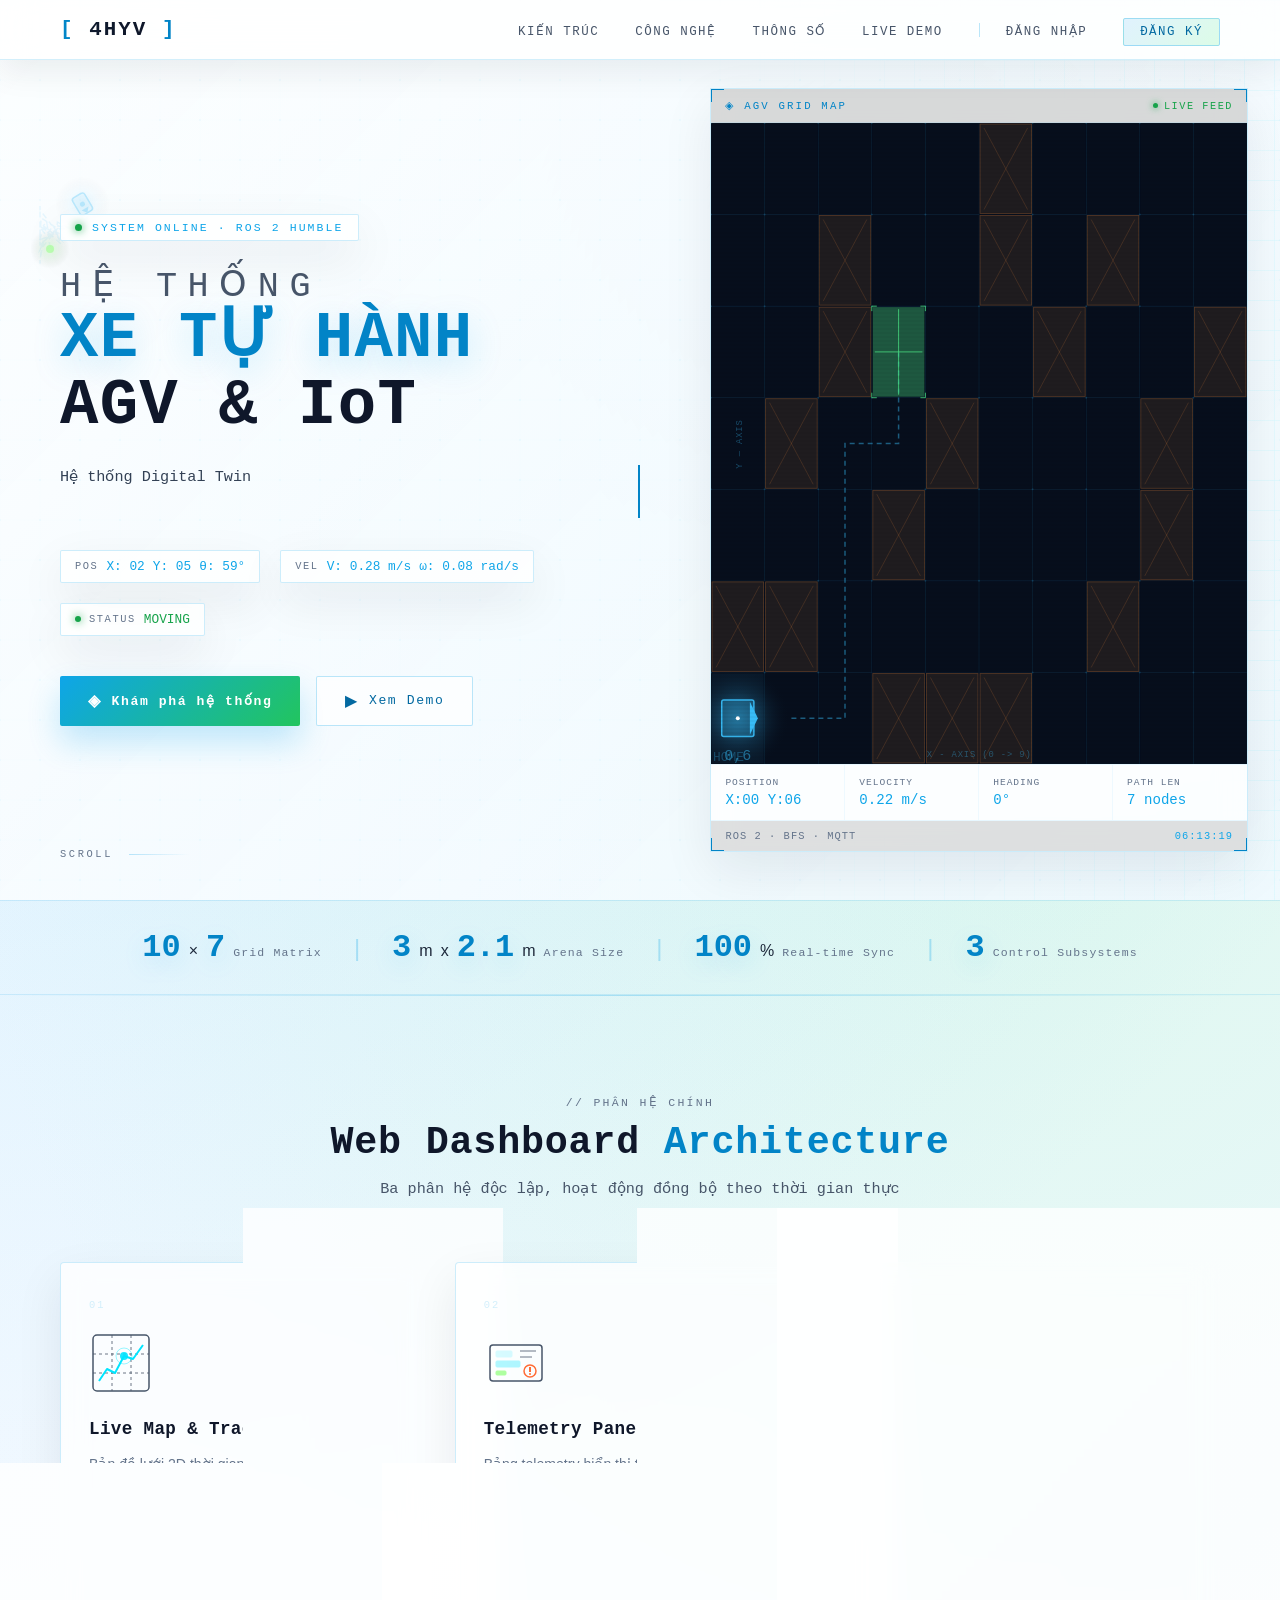
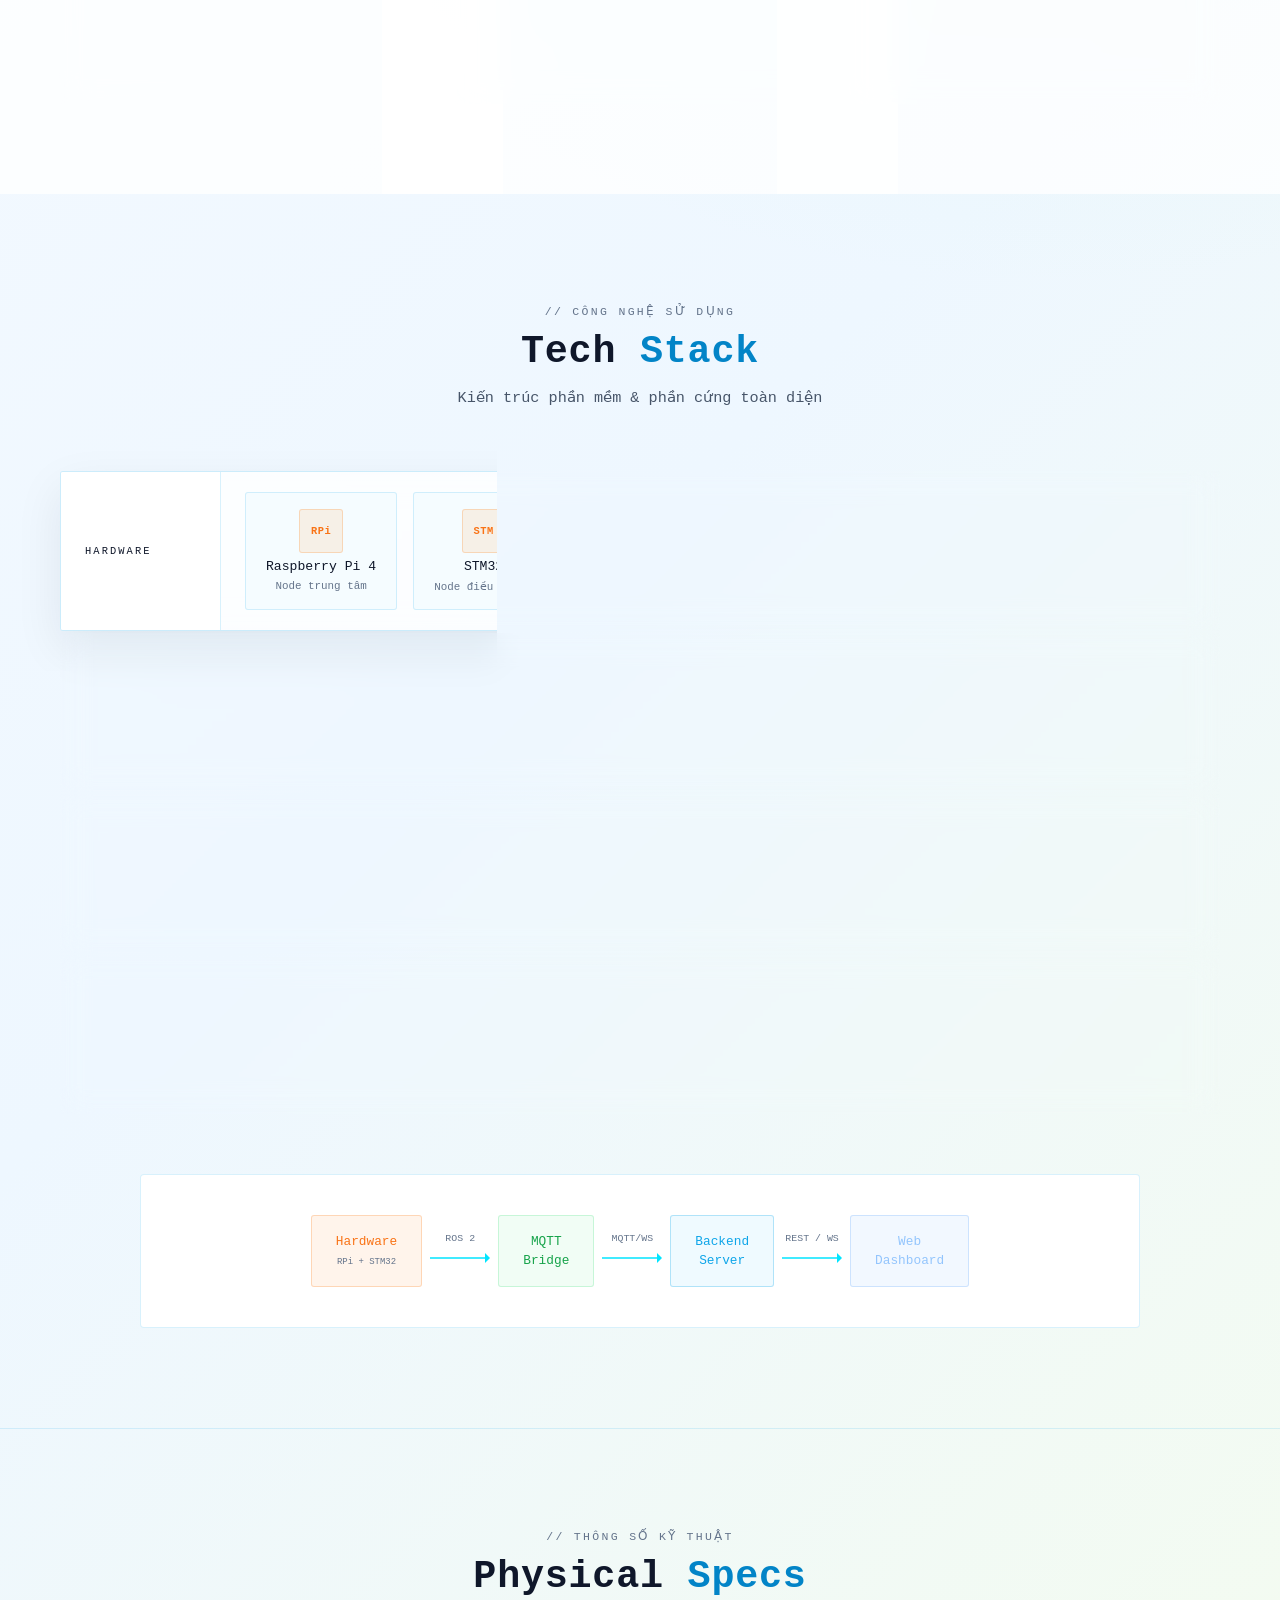
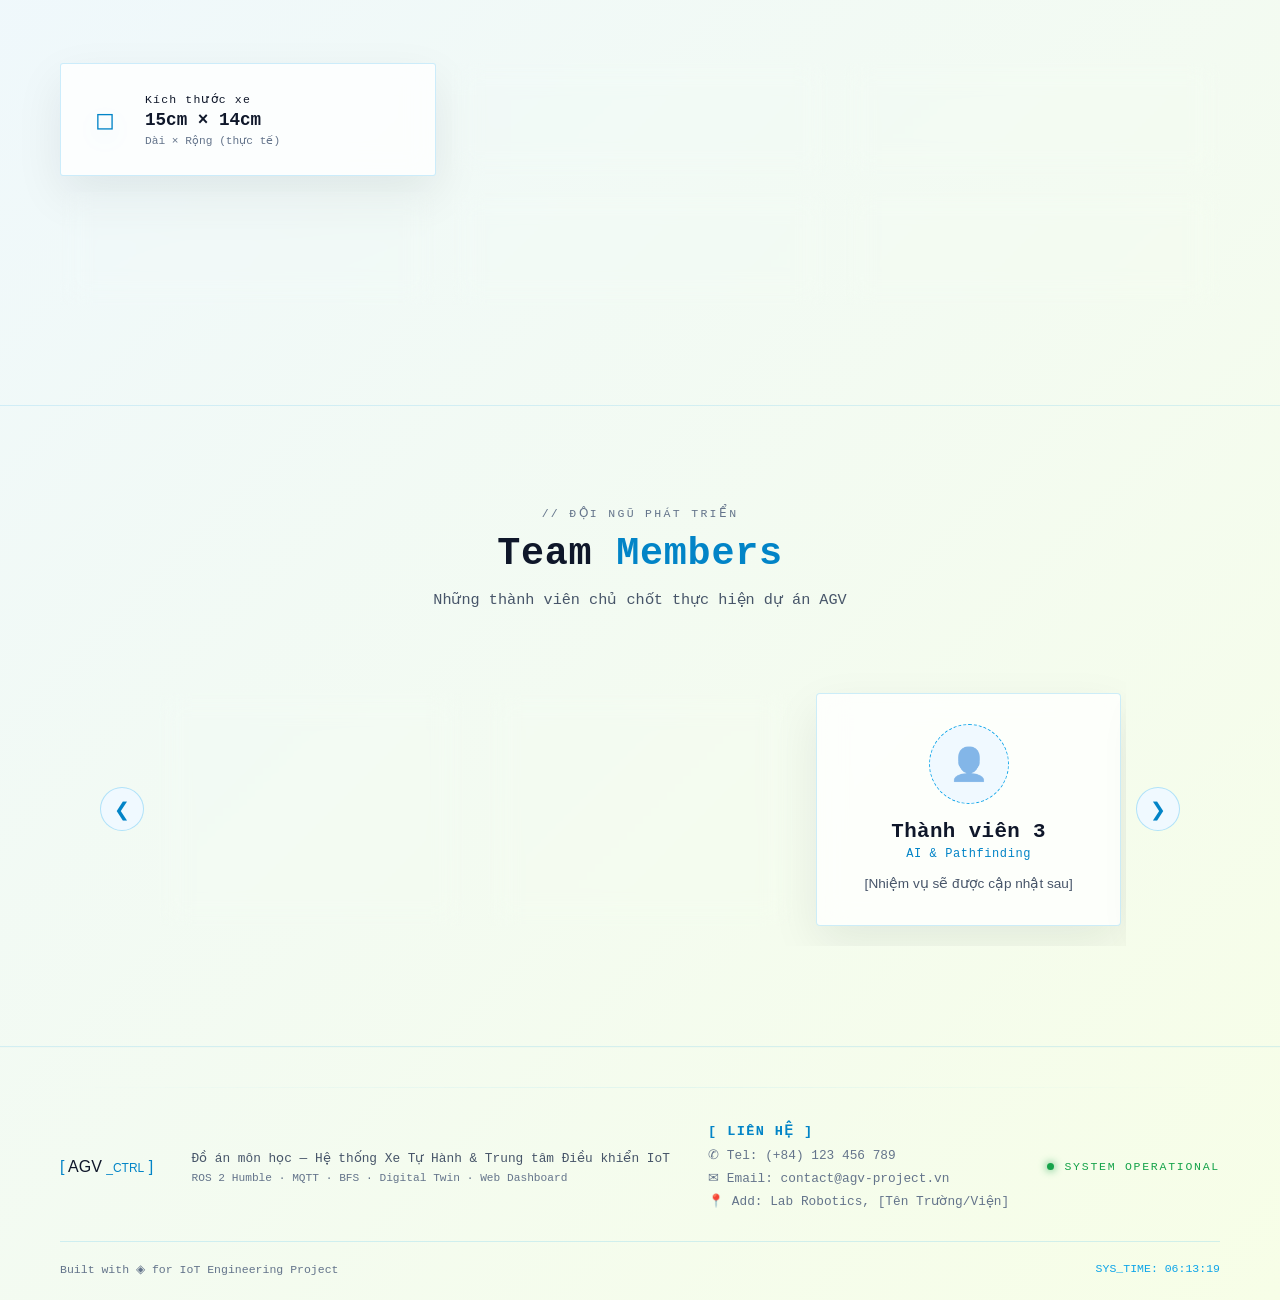
==== commit 4866e775: "complete project" ====
--- a/html/index.html
+++ b/html/index.html
@@ -110,7 +110,7 @@
         <div class="hv-map-wrap">
           <canvas id="heroMiniMap"></canvas>
           <div class="hv-scanline"></div>
-          <div class="hv-coord-x">X — AXIS (0 → 10)</div>
+          <div class="hv-coord-x">X - AXIS (0 -> 9)</div>
           <div class="hv-coord-y">Y — AXIS</div>
         </div>
 
@@ -151,13 +151,13 @@
     <div class="stats-bar">
       <div class="stat-item">
         <span class="stat-num" data-target="10">0</span><span>×</span>
-        <span class="stat-num" data-target="15">0</span>
+        <span class="stat-num" data-target="7">0</span>
         <span class="stat-label">Grid Matrix</span>
       </div>
       <div class="stat-divider">|</div>
       <div class="stat-item">
-        <span class="stat-num" data-target="2">0</span><span>m</span
-        ><span> × </span> <span class="stat-num" data-target="3">0</span
+        <span class="stat-num" data-target="3">0</span><span>m</span
+        ><span> x </span> <span class="stat-num" data-target="2.1">0</span
         ><span>m</span>
         <span class="stat-label">Arena Size</span>
       </div>
@@ -258,7 +258,7 @@
             theo từng millisecond.
           </p>
           <ul class="card-features">
-            <li><span class="check">◆</span> Grid 10×15 — Tỷ lệ vật lý 1:1</li>
+            <li><span class="check">◆</span> Grid 10×7 — mỗi ô 30cm × 30cm</li>
             <li><span class="check">◆</span> Icon AGV xoay theo hướng θ</li>
             <li><span class="check">◆</span> Path BFS render động real-time</li>
             <li><span class="check">◆</span> Obstacle highlight tức thì</li>
@@ -667,7 +667,7 @@
             <div class="spec-icon">⊞</div>
             <div class="spec-content">
               <span class="spec-name">Kích thước ô lưới</span>
-              <span class="spec-val">20cm × 20cm</span>
+              <span class="spec-val">30cm × 30cm</span>
               <span class="spec-sub">Mỗi Grid Cell</span>
             </div>
           </div>
@@ -675,8 +675,8 @@
             <div class="spec-icon">⬛</div>
             <div class="spec-content">
               <span class="spec-name">Sa bàn tổng thể</span>
-              <span class="spec-val">2m × 3m</span>
-              <span class="spec-sub">Ma trận 10 × 15 ô</span>
+              <span class="spec-val">3m × 2.1m</span>
+              <span class="spec-sub">Ma trận 10 × 7 ô</span>
             </div>
           </div>
           <div class="spec-card reveal" data-delay="300">
